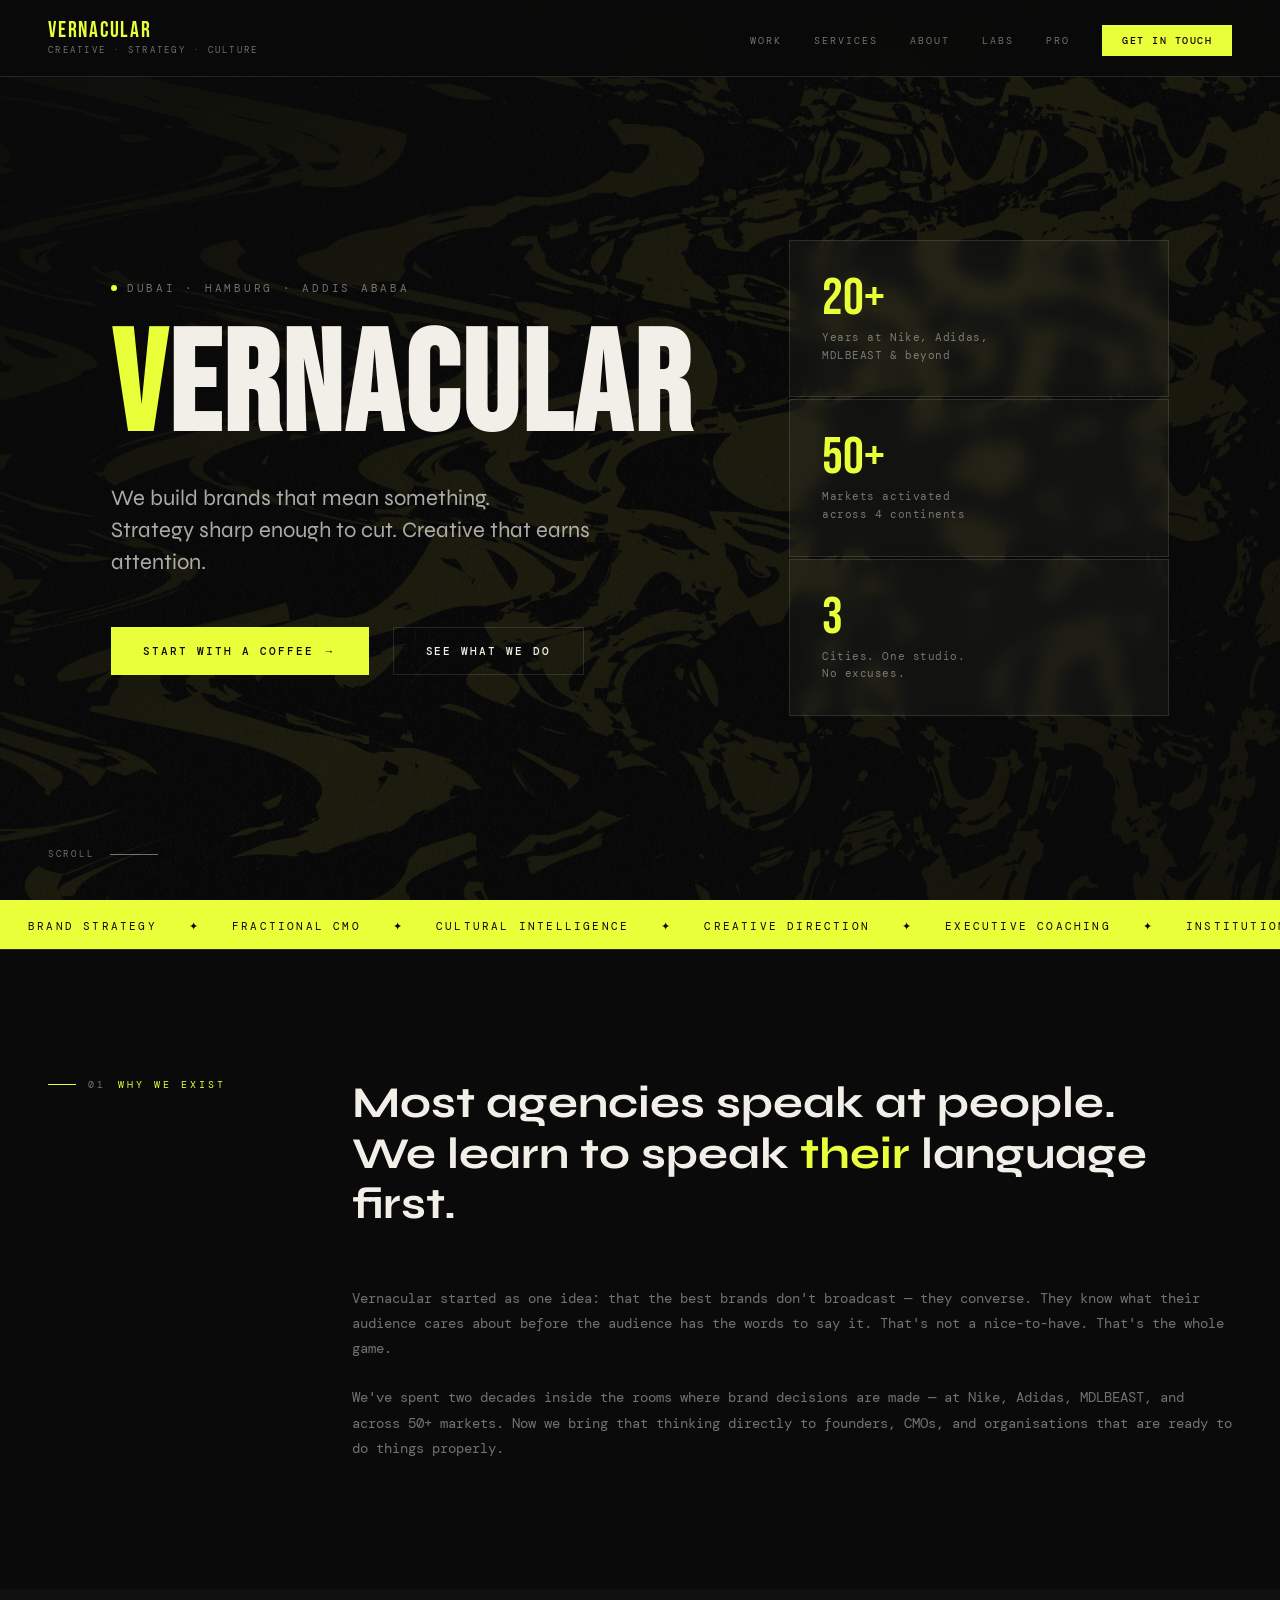
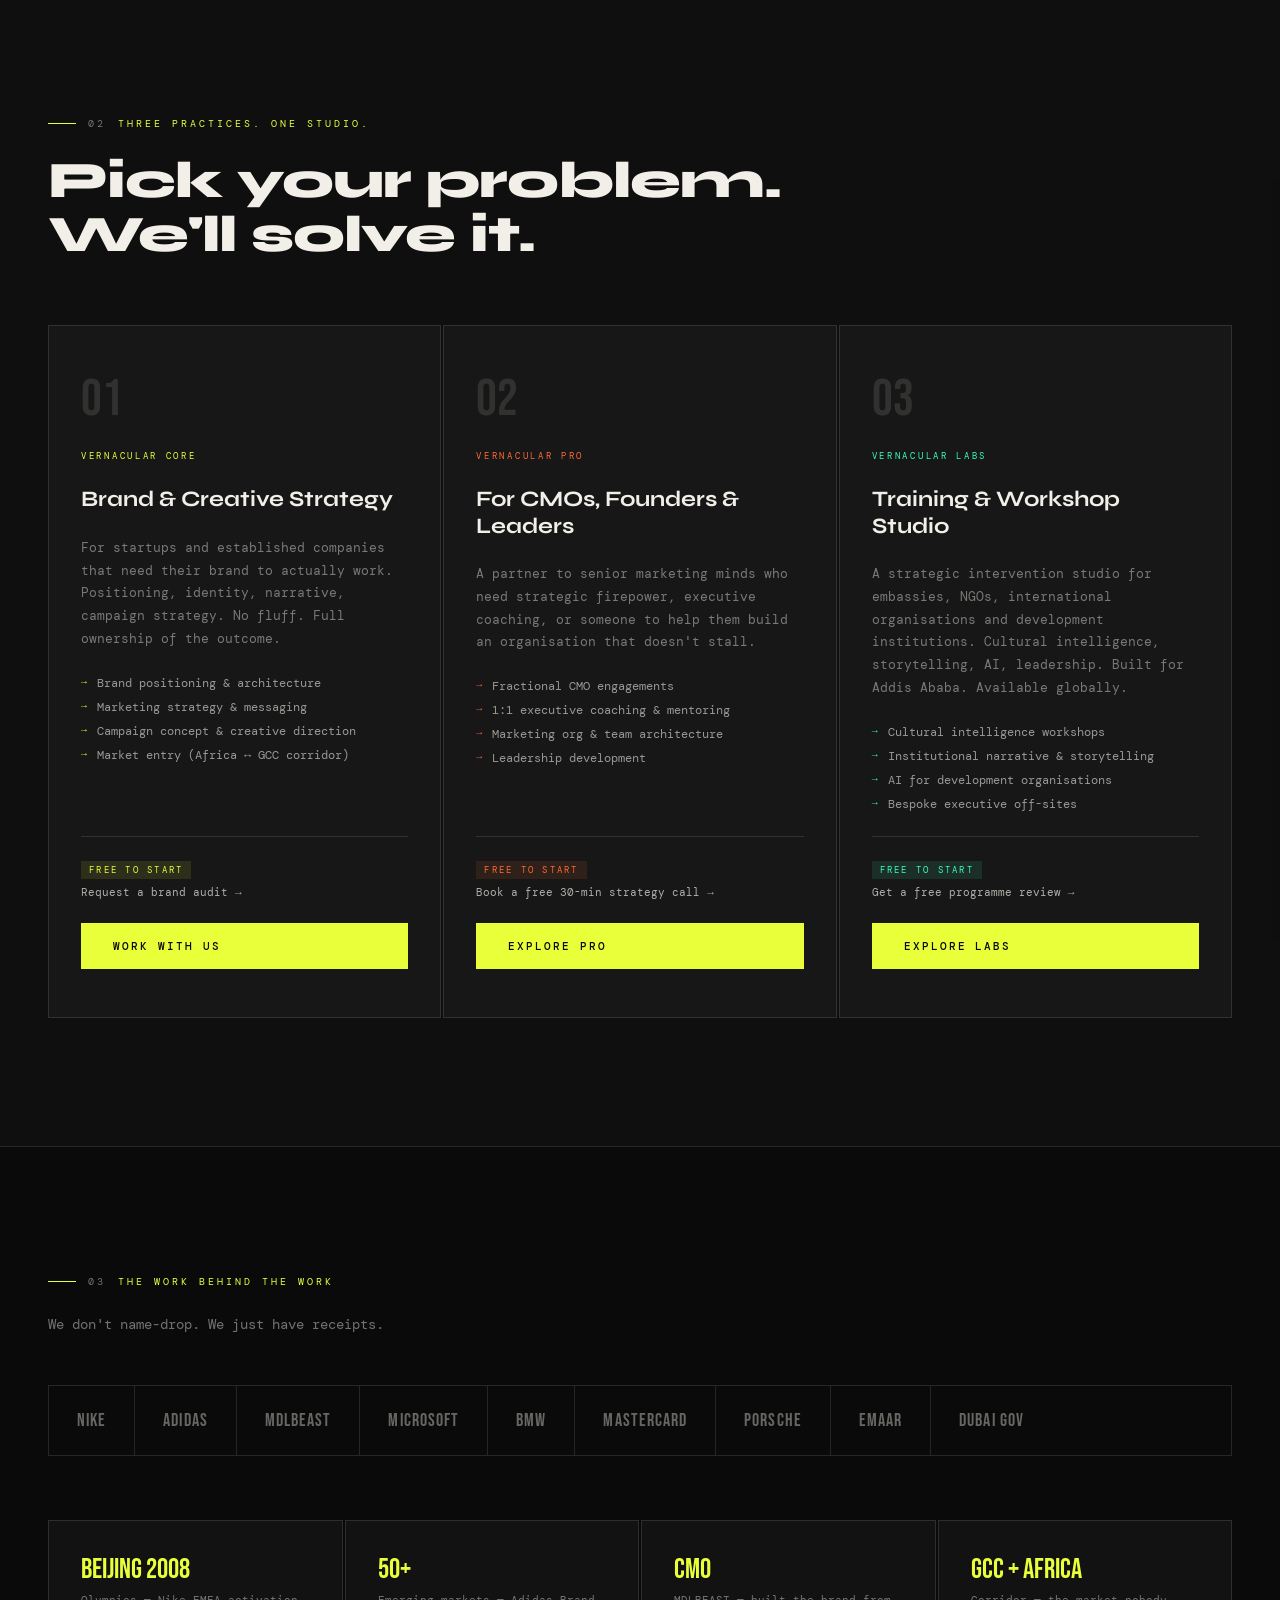
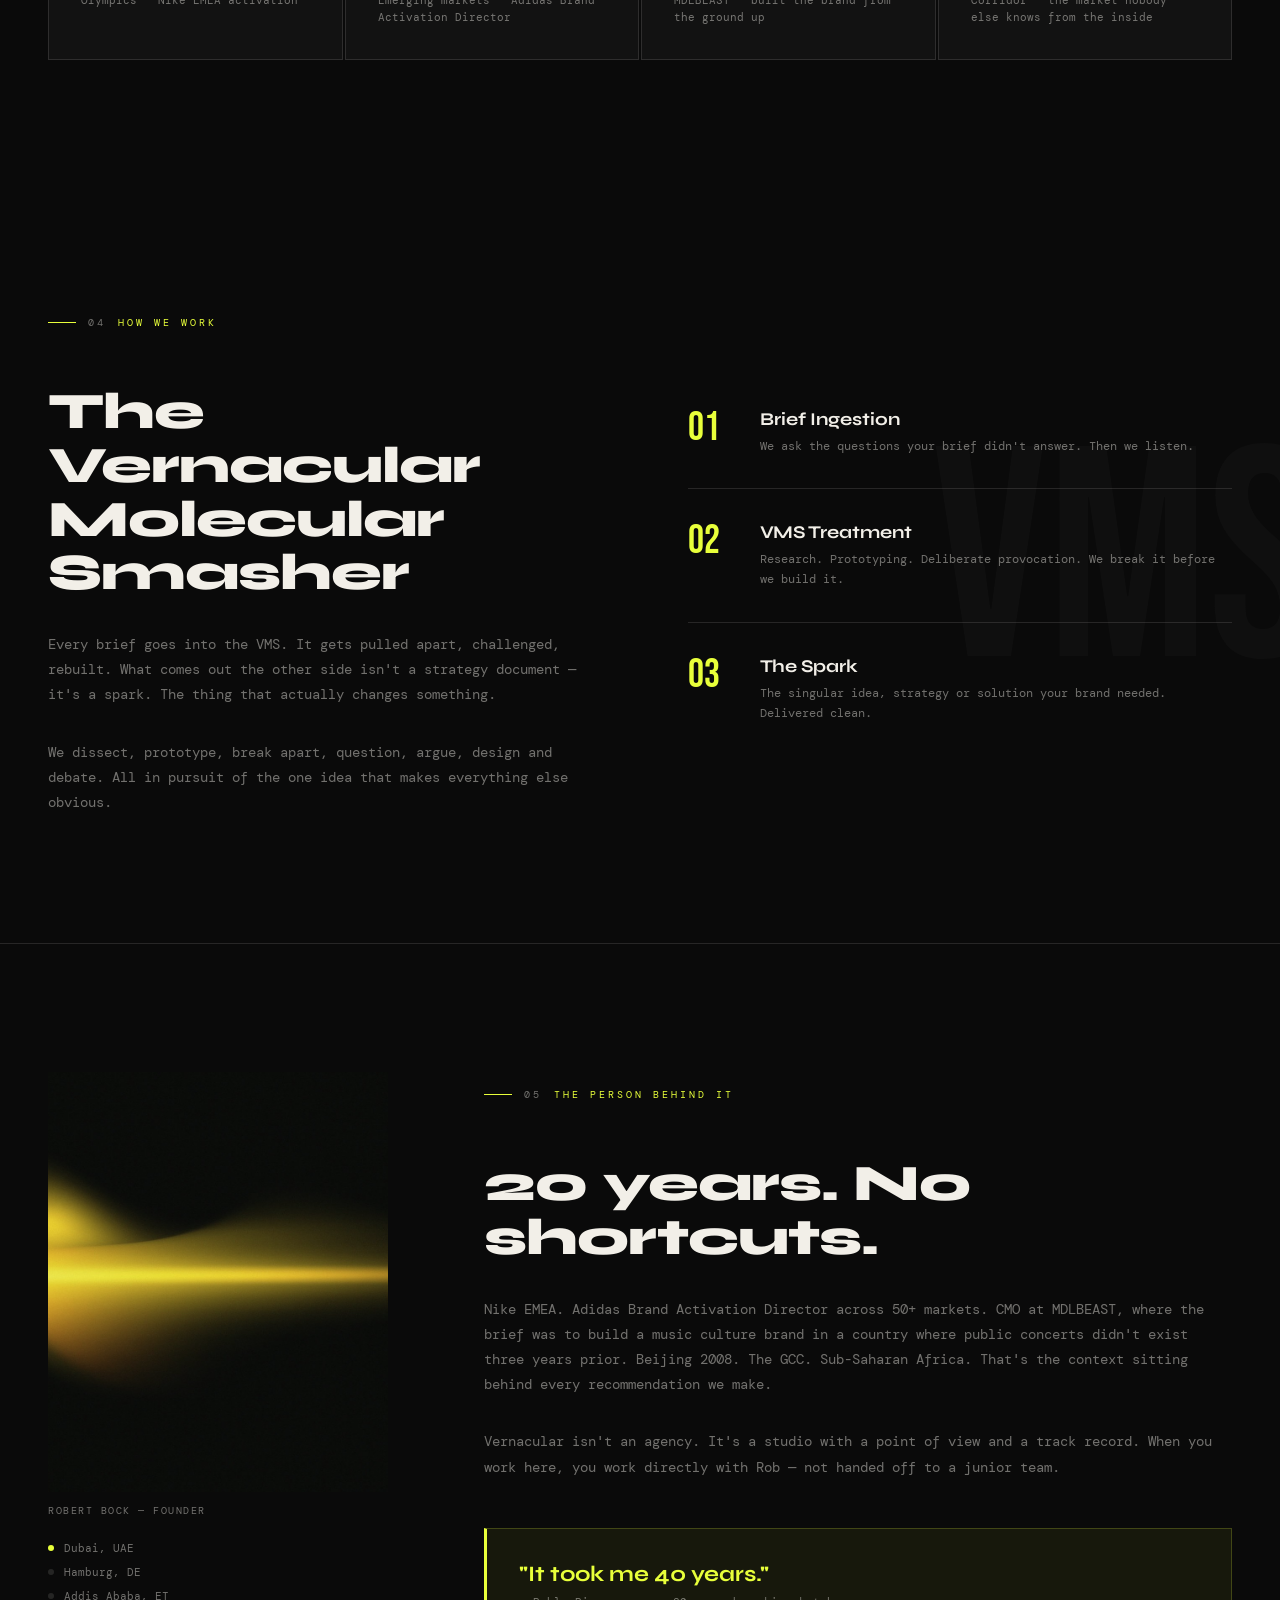
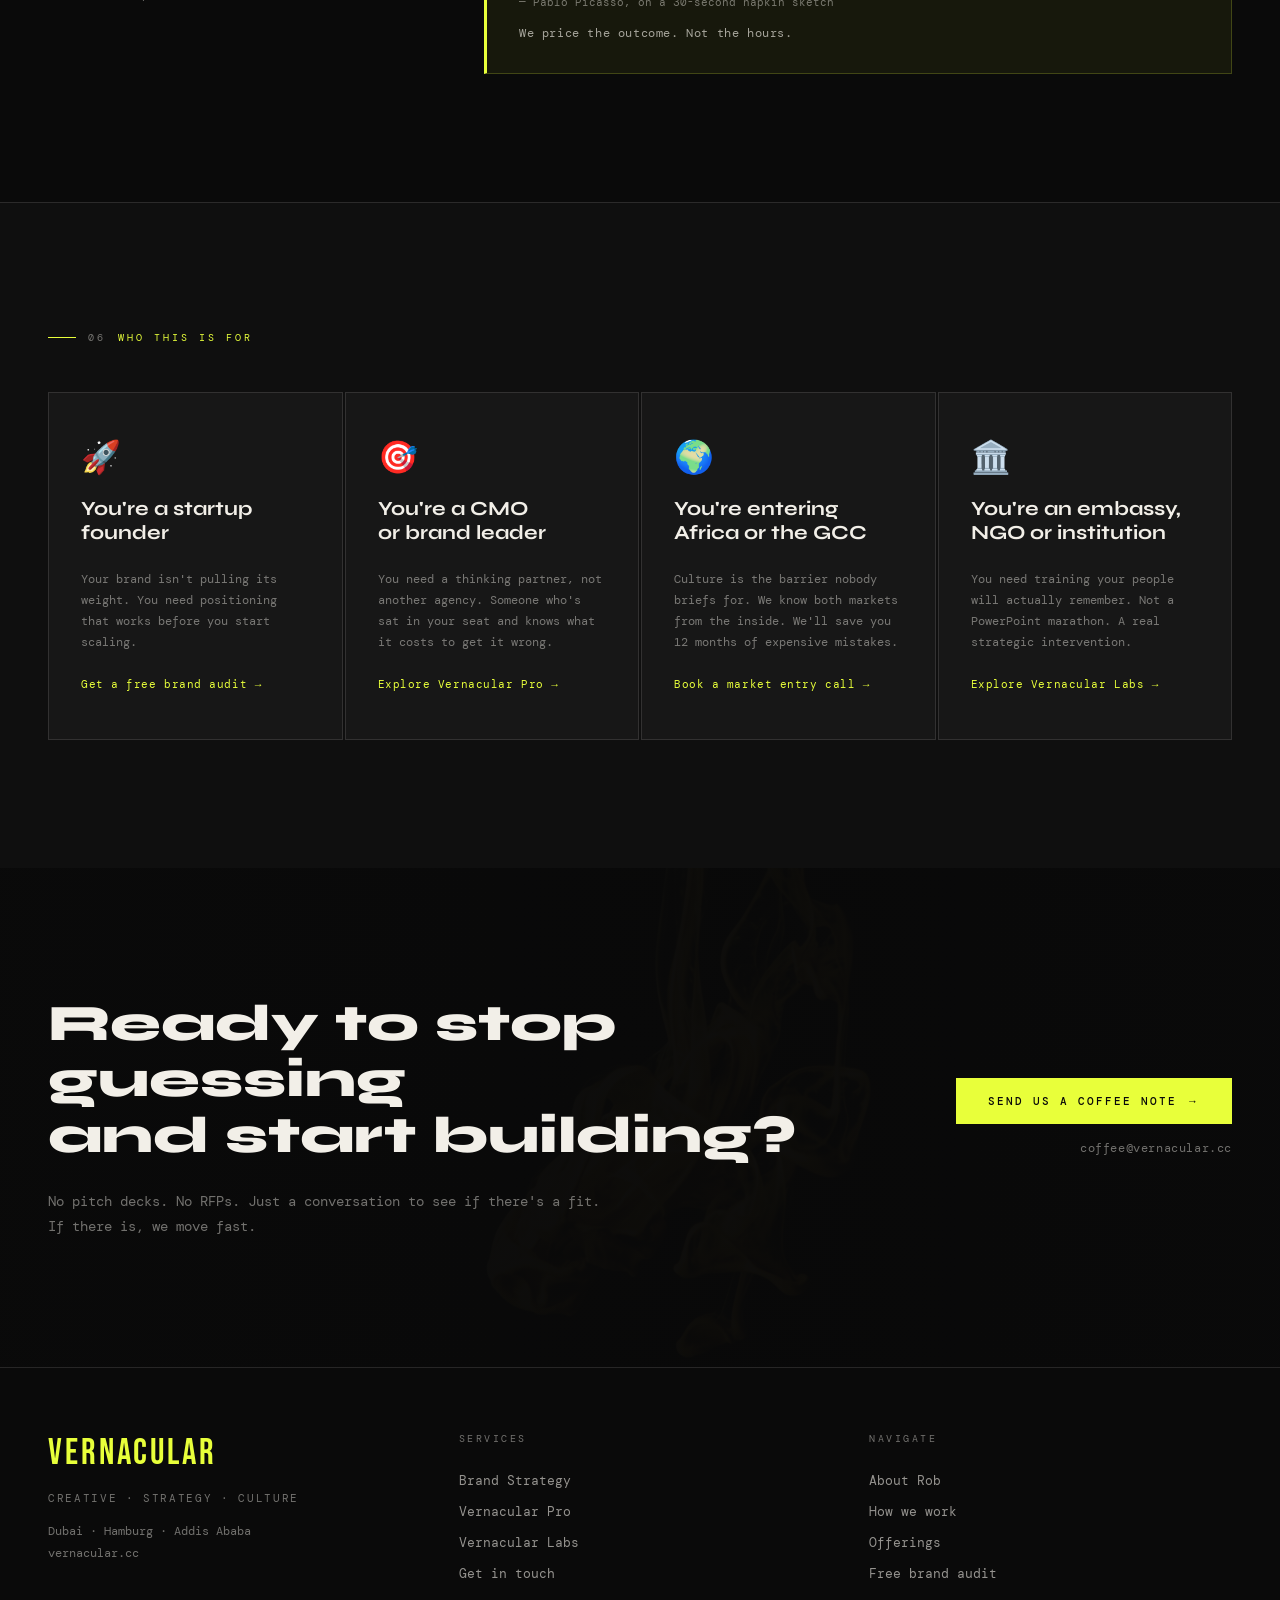
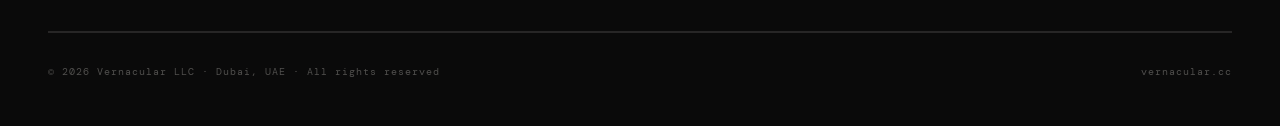
==== index.html @ 0b1e481e "initial site upload" ====
<!DOCTYPE html>
<html lang="en">
<head>
  <meta charset="UTF-8">
  <meta name="viewport" content="width=device-width, initial-scale=1.0">
  <title>Vernacular — Creative. Strategy. Culture.</title>
  <meta name="description" content="Senior brand strategy and creative consultancy. Vernacular works with founders, CMOs and international organisations across the GCC and Africa corridor. Dubai | Hamburg | Addis Ababa.">
  <meta name="keywords" content="brand strategy, fractional CMO, GCC, Dubai, Addis Ababa, Africa, marketing consultancy, cultural intelligence, Vernacular">
  <meta property="og:title" content="Vernacular — Creative. Strategy. Culture.">
  <meta property="og:description" content="We don't do generic. Brand strategy and creative consultancy for ambitious founders, CMOs, and organisations operating at the edge of culture.">
  <meta property="og:type" content="website">
  <meta property="og:url" content="https://vernacular.cc">
  <link rel="canonical" href="https://vernacular.cc">
  <link rel="stylesheet" href="css/system.css">
  <link rel="stylesheet" href="css/home.css">
</head>
<body>

  <!-- NAV -->
  <nav class="v-nav" role="navigation" aria-label="Main navigation">
    <div>
      <div class="v-nav__logo">VERNACULAR</div>
      <div class="v-nav__logo-sub">Creative · Strategy · Culture</div>
    </div>
    <button class="v-nav__burger" aria-label="Toggle menu">
      <span></span><span></span><span></span>
    </button>
    <ul class="v-nav__links">
      <li><a href="#work">Work</a></li>
      <li><a href="#offerings">Services</a></li>
      <li><a href="#about">About</a></li>
      <li><a href="labs/index.html">Labs</a></li>
      <li><a href="pro/index.html">Pro</a></li>
      <li><a href="mailto:coffee@vernacular.cc" class="nav-cta">Get in touch</a></li>
    </ul>
  </nav>

  <!-- HERO -->
  <section id="hero" class="hero">
    <div class="hero__bg">
      <img src="assets/images/texture-abstract2.jpg" alt="" aria-hidden="true" class="hero__bg-img">
      <div class="hero__bg-overlay"></div>
    </div>
    <div class="container hero__inner">
      <div class="hero__content">
        <div class="hero__kicker reveal">
          <span class="kicker-dot"></span>
          Dubai · Hamburg · Addis Ababa
        </div>
        <h1 class="hero__wordmark reveal reveal-delay-1">
          <span class="wm-v">V</span><span class="wm-rest">ERNACULAR</span>
        </h1>
        <p class="hero__sub reveal reveal-delay-2">
          We build brands that mean something.<br>
          Strategy sharp enough to cut. Creative that earns attention.
        </p>
        <div class="hero__actions reveal reveal-delay-3">
          <a href="mailto:coffee@vernacular.cc" class="v-btn v-btn--primary v-btn--arrow">Start with a coffee</a>
          <a href="#offerings" class="v-btn v-btn--ghost">See what we do</a>
        </div>
      </div>
      <div class="hero__aside reveal reveal-delay-2">
        <div class="hero__stat-block">
          <div class="hero__stat">
            <div class="hero__stat-num">20+</div>
            <div class="hero__stat-label">Years at Nike, Adidas,<br>MDLBEAST & beyond</div>
          </div>
          <div class="hero__stat">
            <div class="hero__stat-num">50+</div>
            <div class="hero__stat-label">Markets activated<br>across 4 continents</div>
          </div>
          <div class="hero__stat">
            <div class="hero__stat-num">3</div>
            <div class="hero__stat-label">Cities. One studio.<br>No excuses.</div>
          </div>
        </div>
      </div>
    </div>
    <div class="hero__scroll-hint">
      <span>Scroll</span>
      <div class="scroll-line"></div>
    </div>
  </section>

  <!-- TICKER -->
  <div class="v-ticker" aria-hidden="true">
    <div class="v-ticker__inner">
      <span>Brand Strategy</span>
      <span class="tick-sep">✦</span>
      <span>Fractional CMO</span>
      <span class="tick-sep">✦</span>
      <span>Cultural Intelligence</span>
      <span class="tick-sep">✦</span>
      <span>Creative Direction</span>
      <span class="tick-sep">✦</span>
      <span>Executive Coaching</span>
      <span class="tick-sep">✦</span>
      <span>Institutional Workshops</span>
      <span class="tick-sep">✦</span>
      <span>Market Entry</span>
      <span class="tick-sep">✦</span>
      <span>Narrative Design</span>
      <span class="tick-sep">✦</span>
    </div>
  </div>

  <!-- MANIFESTO -->
  <section id="manifesto" class="manifesto">
    <div class="container manifesto__inner">
      <div class="manifesto__left reveal">
        <div class="v-label"><span class="num">01</span> Why we exist</div>
      </div>
      <div class="manifesto__right">
        <p class="manifesto__pull reveal">
          Most agencies speak at people.<br>
          We learn to speak <em>their</em> language first.
        </p>
        <p class="v-body reveal reveal-delay-1">
          Vernacular started as one idea: that the best brands don't broadcast — they converse. They know what their audience cares about before the audience has the words to say it. That's not a nice-to-have. That's the whole game.
        </p>
        <p class="v-body reveal reveal-delay-2">
          We've spent two decades inside the rooms where brand decisions are made — at Nike, Adidas, MDLBEAST, and across 50+ markets. Now we bring that thinking directly to founders, CMOs, and organisations that are ready to do things properly.
        </p>
      </div>
    </div>
  </section>

  <!-- OFFERINGS -->
  <section id="offerings" class="offerings">
    <div class="container">
      <div class="offerings__header reveal">
        <div class="v-label"><span class="num">02</span> Three practices. One studio.</div>
        <h2 class="v-heading">Pick your problem.<br>We'll solve it.</h2>
      </div>
      <div class="offerings__grid">

        <!-- Core -->
        <div class="offering-card reveal">
          <div class="offering-card__num">01</div>
          <div class="offering-card__label">Vernacular Core</div>
          <div class="offering-card__title">Brand &amp; Creative Strategy</div>
          <p class="offering-card__desc">
            For startups and established companies that need their brand to actually work. Positioning, identity, narrative, campaign strategy. No fluff. Full ownership of the outcome.
          </p>
          <ul class="offering-card__list">
            <li>Brand positioning &amp; architecture</li>
            <li>Marketing strategy &amp; messaging</li>
            <li>Campaign concept &amp; creative direction</li>
            <li>Market entry (Africa ↔ GCC corridor)</li>
          </ul>
          <div class="offering-card__hook">
            <span class="hook-label">Free to start</span>
            <a href="mailto:coffee@vernacular.cc?subject=Brand%20Strategy%20Audit%20Request" class="hook-link">
              Request a brand audit →
            </a>
          </div>
          <a href="mailto:coffee@vernacular.cc?subject=Brand%20Strategy%20Enquiry" class="v-btn v-btn--primary">Work with us</a>
        </div>

        <!-- Pro -->
        <div class="offering-card offering-card--pro reveal reveal-delay-1">
          <div class="offering-card__num">02</div>
          <div class="offering-card__label">Vernacular Pro</div>
          <div class="offering-card__title">For CMOs, Founders &amp; Leaders</div>
          <p class="offering-card__desc">
            A partner to senior marketing minds who need strategic firepower, executive coaching, or someone to help them build an organisation that doesn't stall.
          </p>
          <ul class="offering-card__list">
            <li>Fractional CMO engagements</li>
            <li>1:1 executive coaching &amp; mentoring</li>
            <li>Marketing org &amp; team architecture</li>
            <li>Leadership development</li>
          </ul>
          <div class="offering-card__hook">
            <span class="hook-label">Free to start</span>
            <a href="mailto:coffee@vernacular.cc?subject=30-Min%20Strategy%20Session%20Request" class="hook-link">
              Book a free 30-min strategy call →
            </a>
          </div>
          <a href="pro/index.html" class="v-btn v-btn--primary">Explore Pro</a>
        </div>

        <!-- Labs -->
        <div class="offering-card offering-card--labs reveal reveal-delay-2">
          <div class="offering-card__num">03</div>
          <div class="offering-card__label">Vernacular Labs</div>
          <div class="offering-card__title">Training &amp; Workshop Studio</div>
          <p class="offering-card__desc">
            A strategic intervention studio for embassies, NGOs, international organisations and development institutions. Cultural intelligence, storytelling, AI, leadership. Built for Addis Ababa. Available globally.
          </p>
          <ul class="offering-card__list">
            <li>Cultural intelligence workshops</li>
            <li>Institutional narrative &amp; storytelling</li>
            <li>AI for development organisations</li>
            <li>Bespoke executive off-sites</li>
          </ul>
          <div class="offering-card__hook">
            <span class="hook-label">Free to start</span>
            <a href="mailto:coffee@vernacular.cc?subject=Labs%20Programme%20Review%20Request" class="hook-link">
              Get a free programme review →
            </a>
          </div>
          <a href="labs/index.html" class="v-btn v-btn--primary">Explore Labs</a>
        </div>

      </div>
    </div>
  </section>

  <!-- CREDENTIALS STRIP -->
  <section class="credentials">
    <div class="container">
      <div class="cred__header reveal">
        <div class="v-label"><span class="num">03</span> The work behind the work</div>
        <p class="cred__intro v-body reveal reveal-delay-1">
          We don't name-drop. We just have receipts.
        </p>
      </div>
      <div class="cred__logos reveal" aria-label="Past clients and employers">
        <div class="cred__logo-item">NIKE</div>
        <div class="cred__logo-sep">·</div>
        <div class="cred__logo-item">ADIDAS</div>
        <div class="cred__logo-sep">·</div>
        <div class="cred__logo-item">MDLBEAST</div>
        <div class="cred__logo-sep">·</div>
        <div class="cred__logo-item">MICROSOFT</div>
        <div class="cred__logo-sep">·</div>
        <div class="cred__logo-item">BMW</div>
        <div class="cred__logo-sep">·</div>
        <div class="cred__logo-item">MASTERCARD</div>
        <div class="cred__logo-sep">·</div>
        <div class="cred__logo-item">PORSCHE</div>
        <div class="cred__logo-sep">·</div>
        <div class="cred__logo-item">EMAAR</div>
        <div class="cred__logo-sep">·</div>
        <div class="cred__logo-item">DUBAI GOV</div>
      </div>
      <div class="cred__context reveal reveal-delay-1">
        <div class="cred__context-item">
          <div class="ctx-num">Beijing 2008</div>
          <div class="ctx-label">Olympics — Nike EMEA activation</div>
        </div>
        <div class="cred__context-item">
          <div class="ctx-num">50+</div>
          <div class="ctx-label">Emerging markets — Adidas Brand Activation Director</div>
        </div>
        <div class="cred__context-item">
          <div class="ctx-num">CMO</div>
          <div class="ctx-label">MDLBEAST — built the brand from the ground up</div>
        </div>
        <div class="cred__context-item">
          <div class="ctx-num">GCC + Africa</div>
          <div class="ctx-label">Corridor — the market nobody else knows from the inside</div>
        </div>
      </div>
    </div>
  </section>

  <!-- VMS / METHODOLOGY -->
  <section id="work" class="methodology">
    <div class="container methodology__inner">
      <div class="methodology__left reveal">
        <div class="v-label"><span class="num">04</span> How we work</div>
        <h2 class="v-heading">The Vernacular<br>Molecular Smasher</h2>
        <p class="v-body reveal reveal-delay-1">
          Every brief goes into the VMS. It gets pulled apart, challenged, rebuilt. What comes out the other side isn't a strategy document — it's a spark. The thing that actually changes something.
        </p>
        <p class="v-body reveal reveal-delay-2">
          We dissect, prototype, break apart, question, argue, design and debate. All in pursuit of the one idea that makes everything else obvious.
        </p>
      </div>
      <div class="methodology__right reveal reveal-delay-1">
        <div class="vms-steps">
          <div class="vms-step">
            <div class="vms-step__num">01</div>
            <div class="vms-step__content">
              <div class="vms-step__title">Brief Ingestion</div>
              <div class="vms-step__desc">We ask the questions your brief didn't answer. Then we listen.</div>
            </div>
          </div>
          <div class="vms-connector"></div>
          <div class="vms-step">
            <div class="vms-step__num">02</div>
            <div class="vms-step__content">
              <div class="vms-step__title">VMS Treatment</div>
              <div class="vms-step__desc">Research. Prototyping. Deliberate provocation. We break it before we build it.</div>
            </div>
          </div>
          <div class="vms-connector"></div>
          <div class="vms-step">
            <div class="vms-step__num">03</div>
            <div class="vms-step__content">
              <div class="vms-step__title">The Spark</div>
              <div class="vms-step__desc">The singular idea, strategy or solution your brand needed. Delivered clean.</div>
            </div>
          </div>
        </div>
      </div>
    </div>
  </section>

  <!-- ABOUT / ROB -->
  <section id="about" class="about">
    <div class="container about__inner">
      <div class="about__img-col reveal">
        <div class="about__img-frame">
          <img src="assets/images/texture-beam.jpg" alt="Robert Bock" class="about__img">
          <div class="about__img-caption">Robert Bock — Founder</div>
        </div>
        <div class="about__locations">
          <div class="location-item">
            <div class="loc-dot loc-dot--active"></div>
            <span>Dubai, UAE</span>
          </div>
          <div class="location-item">
            <div class="loc-dot"></div>
            <span>Hamburg, DE</span>
          </div>
          <div class="location-item">
            <div class="loc-dot"></div>
            <span>Addis Ababa, ET</span>
          </div>
        </div>
      </div>
      <div class="about__text-col">
        <div class="v-label reveal"><span class="num">05</span> The person behind it</div>
        <h2 class="v-heading reveal reveal-delay-1">20 years. No shortcuts.</h2>
        <p class="v-body reveal reveal-delay-2">
          Nike EMEA. Adidas Brand Activation Director across 50+ markets. CMO at MDLBEAST, where the brief was to build a music culture brand in a country where public concerts didn't exist three years prior. Beijing 2008. The GCC. Sub-Saharan Africa. That's the context sitting behind every recommendation we make.
        </p>
        <p class="v-body reveal reveal-delay-3">
          Vernacular isn't an agency. It's a studio with a point of view and a track record. When you work here, you work directly with Rob — not handed off to a junior team.
        </p>
        <div class="about__picasso reveal reveal-delay-3">
          <div class="picasso-quote">"It took me 40 years."</div>
          <div class="picasso-attr">— Pablo Picasso, on a 30-second napkin sketch</div>
          <div class="picasso-note">We price the outcome. Not the hours.</div>
        </div>
      </div>
    </div>
  </section>

  <!-- ICP HOOKS / LANDING PAGES -->
  <section class="icp-strip">
    <div class="container">
      <div class="v-label reveal"><span class="num">06</span> Who this is for</div>
      <div class="icp-grid">
        <a href="mailto:coffee@vernacular.cc?subject=Startup%20Brand%20Strategy%20Enquiry" class="icp-card reveal">
          <div class="icp-card__icon">🚀</div>
          <div class="icp-card__title">You're a startup<br>founder</div>
          <p class="icp-card__desc">Your brand isn't pulling its weight. You need positioning that works before you start scaling.</p>
          <div class="icp-card__cta">Get a free brand audit →</div>
        </a>
        <a href="pro/index.html" class="icp-card reveal reveal-delay-1">
          <div class="icp-card__icon">🎯</div>
          <div class="icp-card__title">You're a CMO<br>or brand leader</div>
          <p class="icp-card__desc">You need a thinking partner, not another agency. Someone who's sat in your seat and knows what it costs to get it wrong.</p>
          <div class="icp-card__cta">Explore Vernacular Pro →</div>
        </a>
        <a href="mailto:coffee@vernacular.cc?subject=Market%20Entry%20Enquiry" class="icp-card reveal reveal-delay-2">
          <div class="icp-card__icon">🌍</div>
          <div class="icp-card__title">You're entering<br>Africa or the GCC</div>
          <p class="icp-card__desc">Culture is the barrier nobody briefs for. We know both markets from the inside. We'll save you 12 months of expensive mistakes.</p>
          <div class="icp-card__cta">Book a market entry call →</div>
        </a>
        <a href="labs/index.html" class="icp-card reveal reveal-delay-3">
          <div class="icp-card__icon">🏛️</div>
          <div class="icp-card__title">You're an embassy,<br>NGO or institution</div>
          <p class="icp-card__desc">You need training your people will actually remember. Not a PowerPoint marathon. A real strategic intervention.</p>
          <div class="icp-card__cta">Explore Vernacular Labs →</div>
        </a>
      </div>
    </div>
  </section>

  <!-- CTA BAND -->
  <section class="cta-band">
    <div class="cta-band__bg">
      <img src="assets/images/texture-smoke.jpg" alt="" aria-hidden="true">
      <div class="cta-band__overlay"></div>
    </div>
    <div class="container cta-band__inner">
      <div class="cta-band__text reveal">
        <h2 class="cta-band__title">Ready to stop guessing<br>and start building?</h2>
        <p class="v-body reveal reveal-delay-1">No pitch decks. No RFPs. Just a conversation to see if there's a fit.<br>If there is, we move fast.</p>
      </div>
      <div class="cta-band__action reveal reveal-delay-2">
        <a href="mailto:coffee@vernacular.cc" class="v-btn v-btn--primary v-btn--arrow">Send us a coffee note</a>
        <div class="cta-band__email">coffee@vernacular.cc</div>
      </div>
    </div>
  </section>

  <!-- FOOTER -->
  <footer class="v-footer">
    <div class="container">
      <div class="v-footer__inner">
        <div>
          <div class="v-footer__brand">VERNACULAR</div>
          <div class="v-footer__tagline">Creative · Strategy · Culture</div>
          <p class="v-body" style="margin-top:16px;font-size:12px;">Dubai · Hamburg · Addis Ababa<br>vernacular.cc</p>
        </div>
        <div>
          <div class="v-footer__col-title">Services</div>
          <ul class="v-footer__links">
            <li><a href="#offerings">Brand Strategy</a></li>
            <li><a href="pro/index.html">Vernacular Pro</a></li>
            <li><a href="labs/index.html">Vernacular Labs</a></li>
            <li><a href="mailto:coffee@vernacular.cc">Get in touch</a></li>
          </ul>
        </div>
        <div>
          <div class="v-footer__col-title">Navigate</div>
          <ul class="v-footer__links">
            <li><a href="#about">About Rob</a></li>
            <li><a href="#work">How we work</a></li>
            <li><a href="#offerings">Offerings</a></li>
            <li><a href="mailto:coffee@vernacular.cc?subject=Free%20Brand%20Audit">Free brand audit</a></li>
          </ul>
        </div>
      </div>
      <div class="v-rule"></div>
      <div class="v-footer__bottom">
        <span>© 2026 Vernacular LLC · Dubai, UAE · All rights reserved</span>
        <span>vernacular.cc</span>
      </div>
    </div>
  </footer>

  <script src="js/main.js"></script>
</body>
</html>
---- css/system.css ----
/* =============================================
   VERNACULAR — DESIGN SYSTEM 2026
   vernacular.cc | Creative | Strategy | Culture
   ============================================= */

@import url('https://fonts.googleapis.com/css2?family=Bebas+Neue&family=DM+Mono:ital,wght@0,300;0,400;0,500;1,300&family=Syne:wght@400;600;700;800&display=swap');

/* --- TOKENS --- */
:root {
  /* Core palette */
  --ink:        #0A0A0A;
  --paper:      #F2EFE8;
  --signal:     #E8FF3A;       /* slightly warmer lemon vs old #F5FF3C */
  --signal-dim: rgba(232,255,58,0.10);
  --signal-mid: rgba(232,255,58,0.35);
  --white:      #FAFAF8;
  --muted:      rgba(242,239,232,0.45);
  --border:     rgba(242,239,232,0.12);

  /* Sub-brand accents */
  --labs-accent: #3AFFB8;      /* teal-green — institutional, precise */
  --pro-accent:  #FF6B35;      /* warm orange — personal, mentorship */

  /* Type */
  --font-display: 'Bebas Neue', sans-serif;
  --font-ui:      'Syne', sans-serif;
  --font-mono:    'DM Mono', monospace;

  /* Spacing scale */
  --s1: 8px;
  --s2: 16px;
  --s3: 24px;
  --s4: 32px;
  --s5: 48px;
  --s6: 64px;
  --s7: 96px;
  --s8: 128px;

  /* Easing */
  --ease-out: cubic-bezier(0.16, 1, 0.3, 1);
  --ease-in-out: cubic-bezier(0.76, 0, 0.24, 1);
}

/* --- RESET --- */
*, *::before, *::after { box-sizing: border-box; margin: 0; padding: 0; }
html { scroll-behavior: smooth; font-size: 16px; }
body {
  font-family: var(--font-mono);
  background: var(--ink);
  color: var(--paper);
  overflow-x: hidden;
  -webkit-font-smoothing: antialiased;
}
img { display: block; max-width: 100%; }
a { color: inherit; text-decoration: none; }
button { cursor: pointer; border: none; background: none; font: inherit; color: inherit; }

/* --- LAYOUT --- */
.container { max-width: 1280px; margin: 0 auto; padding: 0 var(--s5); }
.container--narrow { max-width: 880px; margin: 0 auto; padding: 0 var(--s5); }

/* --- NAV --- */
.v-nav {
  position: fixed;
  top: 0; left: 0; right: 0;
  z-index: 200;
  display: flex;
  align-items: center;
  justify-content: space-between;
  padding: 20px 48px;
  background: rgba(10,10,10,0.88);
  backdrop-filter: blur(16px) saturate(1.4);
  border-bottom: 1px solid var(--border);
  transition: background 0.3s;
}
.v-nav__logo {
  font-family: var(--font-display);
  font-size: 22px;
  letter-spacing: 0.08em;
  color: var(--signal);
  line-height: 1;
}
.v-nav__logo-sub {
  font-family: var(--font-mono);
  font-size: 9px;
  letter-spacing: 0.25em;
  text-transform: uppercase;
  color: var(--muted);
  margin-top: 2px;
}
.v-nav__links {
  display: flex;
  align-items: center;
  gap: var(--s4);
  list-style: none;
}
.v-nav__links a {
  font-family: var(--font-mono);
  font-size: 10px;
  letter-spacing: 0.2em;
  text-transform: uppercase;
  color: var(--muted);
  transition: color 0.2s;
}
.v-nav__links a:hover { color: var(--signal); }
.v-nav__links .nav-cta {
  padding: 9px 20px;
  background: var(--signal);
  color: var(--ink);
  font-family: var(--font-mono);
  font-size: 10px;
  font-weight: 500;
  letter-spacing: 0.15em;
  text-transform: uppercase;
  transition: background 0.2s, transform 0.15s;
}
.v-nav__links .nav-cta:hover {
  background: #fff;
  color: var(--ink);
  transform: translateY(-1px);
}

/* Hamburger (mobile) */
.v-nav__burger {
  display: none;
  flex-direction: column;
  gap: 5px;
  padding: 4px;
}
.v-nav__burger span {
  display: block;
  width: 24px;
  height: 1.5px;
  background: var(--paper);
  transition: transform 0.3s, opacity 0.3s;
}

/* --- SECTION LABELS --- */
.v-label {
  font-family: var(--font-mono);
  font-size: 10px;
  letter-spacing: 0.3em;
  text-transform: uppercase;
  color: var(--signal);
  display: flex;
  align-items: center;
  gap: 12px;
  margin-bottom: var(--s3);
}
.v-label::before {
  content: '';
  width: 28px;
  height: 1px;
  background: var(--signal);
  flex-shrink: 0;
}
.v-label .num {
  color: var(--muted);
}

/* --- DISPLAY TYPE --- */
.v-display {
  font-family: var(--font-display);
  font-size: clamp(64px, 9vw, 136px);
  line-height: 0.92;
  letter-spacing: 0.01em;
  color: var(--paper);
}
.v-display--signal { color: var(--signal); }
.v-display--outline {
  -webkit-text-stroke: 1px var(--paper);
  color: transparent;
}

.v-heading {
  font-family: var(--font-ui);
  font-size: clamp(32px, 4vw, 56px);
  font-weight: 800;
  line-height: 1.05;
  letter-spacing: -0.02em;
}
.v-subheading {
  font-family: var(--font-ui);
  font-size: clamp(20px, 2.5vw, 28px);
  font-weight: 600;
  line-height: 1.2;
}
.v-body {
  font-family: var(--font-mono);
  font-size: 14px;
  line-height: 1.8;
  color: var(--muted);
}
.v-body--light { color: rgba(242,239,232,0.65); }

/* --- BUTTONS --- */
.v-btn {
  display: inline-flex;
  align-items: center;
  gap: 10px;
  font-family: var(--font-mono);
  font-size: 11px;
  font-weight: 500;
  letter-spacing: 0.18em;
  text-transform: uppercase;
  padding: 16px 32px;
  transition: transform 0.2s var(--ease-out), box-shadow 0.2s;
}
.v-btn--primary {
  background: var(--signal);
  color: var(--ink);
}
.v-btn--primary:hover {
  transform: translateY(-2px);
  box-shadow: 0 12px 40px rgba(232,255,58,0.3);
}
.v-btn--ghost {
  border: 1px solid var(--border);
  color: var(--paper);
}
.v-btn--ghost:hover {
  border-color: var(--signal);
  color: var(--signal);
  transform: translateY(-1px);
}
.v-btn--arrow::after { content: '→'; font-family: sans-serif; }

/* --- DIVIDER --- */
.v-rule {
  width: 100%;
  height: 1px;
  background: var(--border);
  margin: 0;
}

/* --- SCROLL REVEAL --- */
.reveal {
  opacity: 0;
  transform: translateY(28px);
  transition: opacity 0.7s var(--ease-out), transform 0.7s var(--ease-out);
}
.reveal.visible {
  opacity: 1;
  transform: none;
}
.reveal-delay-1 { transition-delay: 0.1s; }
.reveal-delay-2 { transition-delay: 0.2s; }
.reveal-delay-3 { transition-delay: 0.3s; }
.reveal-delay-4 { transition-delay: 0.4s; }

/* --- FOOTER --- */
.v-footer {
  background: var(--ink);
  border-top: 1px solid var(--border);
  padding: var(--s6) 0 var(--s5);
}
.v-footer__inner {
  display: grid;
  grid-template-columns: 1fr 1fr 1fr;
  gap: var(--s5);
  margin-bottom: var(--s5);
}
.v-footer__brand {
  font-family: var(--font-display);
  font-size: 36px;
  letter-spacing: 0.08em;
  color: var(--signal);
  margin-bottom: var(--s2);
}
.v-footer__tagline {
  font-family: var(--font-mono);
  font-size: 11px;
  letter-spacing: 0.15em;
  text-transform: uppercase;
  color: var(--muted);
}
.v-footer__col-title {
  font-family: var(--font-mono);
  font-size: 10px;
  letter-spacing: 0.25em;
  text-transform: uppercase;
  color: var(--muted);
  margin-bottom: var(--s3);
}
.v-footer__links {
  list-style: none;
  display: flex;
  flex-direction: column;
  gap: 10px;
}
.v-footer__links a {
  font-family: var(--font-mono);
  font-size: 13px;
  color: rgba(242,239,232,0.6);
  transition: color 0.2s;
}
.v-footer__links a:hover { color: var(--signal); }
.v-footer__bottom {
  display: flex;
  justify-content: space-between;
  align-items: center;
  padding-top: var(--s4);
  border-top: 1px solid var(--border);
  font-family: var(--font-mono);
  font-size: 10px;
  letter-spacing: 0.1em;
  color: rgba(242,239,232,0.3);
}

/* --- NOISE OVERLAY --- */
.noise::after {
  content: '';
  position: absolute;
  inset: 0;
  background-image: url("data:image/svg+xml,%3Csvg viewBox='0 0 256 256' xmlns='http://www.w3.org/2000/svg'%3E%3Cfilter id='noise'%3E%3CfeTurbulence type='fractalNoise' baseFrequency='0.9' numOctaves='4' stitchTiles='stitch'/%3E%3C/filter%3E%3Crect width='100%25' height='100%25' filter='url(%23noise)' opacity='0.04'/%3E%3C/svg%3E");
  pointer-events: none;
  z-index: 1;
  border-radius: inherit;
}

/* --- MOBILE NAV --- */
@media (max-width: 900px) {
  .v-nav { padding: 16px 24px; }
  .v-nav__burger { display: flex; }
  .v-nav__links {
    display: none;
    position: fixed;
    top: 64px; left: 0; right: 0;
    flex-direction: column;
    gap: 0;
    background: rgba(10,10,10,0.98);
    padding: var(--s4) 0;
    border-bottom: 1px solid var(--border);
  }
  .v-nav__links.open { display: flex; }
  .v-nav__links li { width: 100%; }
  .v-nav__links a {
    display: block;
    padding: 14px 24px;
    font-size: 12px;
  }
  .v-nav__links .nav-cta {
    margin: var(--s3) var(--s3) 0;
    text-align: center;
    display: block;
  }
  .v-footer__inner { grid-template-columns: 1fr 1fr; }
}
@media (max-width: 600px) {
  .container { padding: 0 var(--s3); }
  .v-footer__inner { grid-template-columns: 1fr; }
  .v-footer__bottom { flex-direction: column; gap: 8px; text-align: center; }
}
---- css/home.css ----
/* =============================================
   VERNACULAR — HOME PAGE STYLES
   ============================================= */

/* --- HERO --- */
.hero {
  position: relative;
  min-height: 100vh;
  display: flex;
  align-items: center;
  overflow: hidden;
  padding-top: 88px;
}
.hero__bg {
  position: absolute;
  inset: 0;
  z-index: 0;
}
.hero__bg-img {
  width: 100%;
  height: 100%;
  object-fit: cover;
  object-position: center;
  filter: grayscale(0.3) brightness(0.35);
}
.hero__bg-overlay {
  position: absolute;
  inset: 0;
  background: linear-gradient(
    135deg,
    rgba(10,10,10,0.97) 0%,
    rgba(10,10,10,0.75) 50%,
    rgba(10,10,10,0.88) 100%
  );
}
.hero__inner {
  position: relative;
  z-index: 1;
  display: grid;
  grid-template-columns: 1fr 380px;
  gap: var(--s7);
  align-items: center;
  padding-top: var(--s6);
  padding-bottom: var(--s7);
}
.hero__kicker {
  display: flex;
  align-items: center;
  gap: 10px;
  font-family: var(--font-mono);
  font-size: 11px;
  letter-spacing: 0.25em;
  text-transform: uppercase;
  color: var(--muted);
  margin-bottom: var(--s4);
}
.kicker-dot {
  width: 6px;
  height: 6px;
  border-radius: 50%;
  background: var(--signal);
  animation: pulse 2.5s infinite;
}
@keyframes pulse {
  0%, 100% { opacity: 1; transform: scale(1); }
  50% { opacity: 0.4; transform: scale(0.7); }
}

.hero__wordmark {
  font-family: var(--font-display);
  font-size: clamp(72px, 11vw, 160px);
  line-height: 0.88;
  letter-spacing: 0.02em;
  color: var(--paper);
  margin-bottom: var(--s4);
}
.wm-v {
  color: var(--signal);
  display: inline;
}

.hero__sub {
  font-family: var(--font-ui);
  font-size: clamp(16px, 2vw, 22px);
  font-weight: 400;
  line-height: 1.45;
  color: rgba(242,239,232,0.7);
  margin-bottom: var(--s5);
  max-width: 480px;
}
.hero__actions {
  display: flex;
  gap: var(--s3);
  flex-wrap: wrap;
}

/* Stats aside */
.hero__aside {
  display: flex;
  align-items: flex-end;
}
.hero__stat-block {
  width: 100%;
  display: flex;
  flex-direction: column;
  gap: 2px;
}
.hero__stat {
  background: rgba(242,239,232,0.04);
  border: 1px solid var(--border);
  padding: var(--s4) var(--s4);
  backdrop-filter: blur(8px);
  transition: background 0.2s;
}
.hero__stat:hover {
  background: rgba(232,255,58,0.06);
}
.hero__stat-num {
  font-family: var(--font-display);
  font-size: 52px;
  line-height: 1;
  color: var(--signal);
}
.hero__stat-label {
  font-family: var(--font-mono);
  font-size: 11px;
  line-height: 1.6;
  letter-spacing: 0.05em;
  color: var(--muted);
  margin-top: 4px;
}

/* Scroll hint */
.hero__scroll-hint {
  position: absolute;
  bottom: 40px;
  left: 48px;
  display: flex;
  align-items: center;
  gap: 16px;
  font-family: var(--font-mono);
  font-size: 9px;
  letter-spacing: 0.3em;
  text-transform: uppercase;
  color: var(--muted);
  z-index: 1;
}
.scroll-line {
  width: 48px;
  height: 1px;
  background: var(--muted);
  position: relative;
  overflow: hidden;
}
.scroll-line::after {
  content: '';
  position: absolute;
  top: 0; left: -100%;
  width: 100%; height: 100%;
  background: var(--signal);
  animation: scanline 2s infinite;
}
@keyframes scanline {
  to { left: 100%; }
}

/* --- TICKER --- */
.v-ticker {
  background: var(--signal);
  padding: 14px 0;
  overflow: hidden;
  white-space: nowrap;
}
.v-ticker__inner {
  display: inline-flex;
  gap: 0;
  animation: ticker 28s linear infinite;
}
.v-ticker__inner span {
  font-family: var(--font-mono);
  font-size: 11px;
  letter-spacing: 0.2em;
  text-transform: uppercase;
  color: var(--ink);
  padding: 0 28px;
}
.tick-sep {
  color: rgba(10,10,10,0.4);
  padding: 0 4px !important;
}
@keyframes ticker {
  from { transform: translateX(0); }
  to { transform: translateX(-33.333%); }
}

/* --- MANIFESTO --- */
.manifesto {
  padding: var(--s8) 0;
  border-top: 1px solid var(--border);
}
.manifesto__inner {
  display: grid;
  grid-template-columns: 240px 1fr;
  gap: var(--s6);
}
.manifesto__pull {
  font-family: var(--font-ui);
  font-size: clamp(28px, 3.5vw, 44px);
  font-weight: 700;
  line-height: 1.15;
  color: var(--paper);
  margin-bottom: var(--s4);
}
.manifesto__pull em {
  font-style: normal;
  color: var(--signal);
}
.manifesto__right {
  display: flex;
  flex-direction: column;
  gap: var(--s3);
}

/* --- OFFERINGS --- */
.offerings {
  padding: var(--s8) 0;
  background: rgba(242,239,232,0.02);
}
.offerings__header {
  margin-bottom: var(--s6);
}
.offerings__grid {
  display: grid;
  grid-template-columns: repeat(3, 1fr);
  gap: 2px;
}
.offering-card {
  background: rgba(242,239,232,0.03);
  border: 1px solid var(--border);
  padding: var(--s5) var(--s4);
  display: flex;
  flex-direction: column;
  gap: var(--s3);
  transition: border-color 0.3s, background 0.3s;
  position: relative;
  overflow: hidden;
}
.offering-card::before {
  content: '';
  position: absolute;
  top: 0; left: 0;
  width: 3px; height: 0;
  background: var(--signal);
  transition: height 0.4s var(--ease-out);
}
.offering-card:hover::before { height: 100%; }
.offering-card:hover {
  border-color: rgba(232,255,58,0.3);
  background: rgba(232,255,58,0.04);
}
.offering-card--pro::before { background: var(--pro-accent); }
.offering-card--pro:hover { border-color: rgba(255,107,53,0.3); background: rgba(255,107,53,0.04); }
.offering-card--labs::before { background: var(--labs-accent); }
.offering-card--labs:hover { border-color: rgba(58,255,184,0.3); background: rgba(58,255,184,0.04); }

.offering-card__num {
  font-family: var(--font-display);
  font-size: 52px;
  color: var(--border);
  line-height: 1;
}
.offering-card__label {
  font-family: var(--font-mono);
  font-size: 9px;
  letter-spacing: 0.3em;
  text-transform: uppercase;
  color: var(--signal);
}
.offering-card--pro .offering-card__label { color: var(--pro-accent); }
.offering-card--labs .offering-card__label { color: var(--labs-accent); }

.offering-card__title {
  font-family: var(--font-ui);
  font-size: 22px;
  font-weight: 700;
  line-height: 1.2;
  color: var(--paper);
}
.offering-card__desc {
  font-family: var(--font-mono);
  font-size: 13px;
  line-height: 1.75;
  color: var(--muted);
}
.offering-card__list {
  list-style: none;
  display: flex;
  flex-direction: column;
  gap: 8px;
  flex: 1;
}
.offering-card__list li {
  font-family: var(--font-mono);
  font-size: 12px;
  color: rgba(242,239,232,0.6);
  padding-left: 16px;
  position: relative;
}
.offering-card__list li::before {
  content: '→';
  position: absolute;
  left: 0;
  color: var(--signal);
  font-size: 10px;
}
.offering-card--pro .offering-card__list li::before { color: var(--pro-accent); }
.offering-card--labs .offering-card__list li::before { color: var(--labs-accent); }

.offering-card__hook {
  border-top: 1px solid var(--border);
  padding-top: var(--s3);
  display: flex;
  flex-direction: column;
  gap: 6px;
}
.hook-label {
  font-family: var(--font-mono);
  font-size: 9px;
  letter-spacing: 0.25em;
  text-transform: uppercase;
  color: var(--signal);
  background: var(--signal-dim);
  padding: 3px 8px;
  display: inline-block;
  width: fit-content;
}
.offering-card--pro .hook-label { color: var(--pro-accent); background: rgba(255,107,53,0.1); }
.offering-card--labs .hook-label { color: var(--labs-accent); background: rgba(58,255,184,0.1); }

.hook-link {
  font-family: var(--font-mono);
  font-size: 11px;
  color: rgba(242,239,232,0.7);
  transition: color 0.2s;
}
.hook-link:hover { color: var(--signal); }

/* --- CREDENTIALS --- */
.credentials {
  padding: var(--s8) 0;
  border-top: 1px solid var(--border);
}
.cred__header { margin-bottom: var(--s5); }
.cred__intro { max-width: 400px; }
.cred__logos {
  display: flex;
  flex-wrap: wrap;
  align-items: center;
  gap: 0;
  margin-bottom: var(--s6);
  border: 1px solid var(--border);
}
.cred__logo-item {
  font-family: var(--font-display);
  font-size: 18px;
  letter-spacing: 0.06em;
  color: rgba(242,239,232,0.4);
  padding: 24px 28px;
  transition: color 0.2s;
  border-right: 1px solid var(--border);
}
.cred__logo-item:last-of-type { border-right: none; }
.cred__logo-item:hover { color: var(--signal); }
.cred__logo-sep { display: none; }

.cred__context {
  display: grid;
  grid-template-columns: repeat(4, 1fr);
  gap: 2px;
}
.cred__context-item {
  background: rgba(242,239,232,0.03);
  border: 1px solid var(--border);
  padding: var(--s4);
}
.ctx-num {
  font-family: var(--font-display);
  font-size: 28px;
  color: var(--signal);
  margin-bottom: 6px;
}
.ctx-label {
  font-family: var(--font-mono);
  font-size: 11px;
  line-height: 1.6;
  color: var(--muted);
}

/* --- METHODOLOGY --- */
.methodology {
  padding: var(--s8) 0;
  background: var(--ink);
  position: relative;
  overflow: hidden;
}
.methodology::before {
  content: 'VMS';
  font-family: var(--font-display);
  font-size: 300px;
  color: rgba(242,239,232,0.02);
  position: absolute;
  right: -40px;
  top: 50%;
  transform: translateY(-50%);
  pointer-events: none;
  line-height: 1;
}
.methodology__inner {
  display: grid;
  grid-template-columns: 1fr 1fr;
  gap: var(--s7);
  align-items: center;
}
.methodology__left {
  display: flex;
  flex-direction: column;
  gap: var(--s4);
}

.vms-steps {
  display: flex;
  flex-direction: column;
  gap: 0;
}
.vms-step {
  display: grid;
  grid-template-columns: 48px 1fr;
  gap: var(--s3);
  padding: var(--s4) 0;
  border-bottom: 1px solid var(--border);
}
.vms-step:last-child { border-bottom: none; }
.vms-step__num {
  font-family: var(--font-display);
  font-size: 40px;
  color: var(--signal);
  line-height: 1;
}
.vms-step__title {
  font-family: var(--font-ui);
  font-size: 18px;
  font-weight: 700;
  color: var(--paper);
  margin-bottom: 6px;
}
.vms-step__desc {
  font-family: var(--font-mono);
  font-size: 12px;
  line-height: 1.7;
  color: var(--muted);
}
.vms-connector {
  display: none;
}

/* --- ABOUT --- */
.about {
  padding: var(--s8) 0;
  border-top: 1px solid var(--border);
}
.about__inner {
  display: grid;
  grid-template-columns: 340px 1fr;
  gap: var(--s7);
  align-items: start;
}
.about__img-frame {
  position: relative;
}
.about__img {
  width: 100%;
  height: 420px;
  object-fit: cover;
  object-position: center top;
  filter: grayscale(0.2);
}
.about__img-caption {
  font-family: var(--font-mono);
  font-size: 10px;
  letter-spacing: 0.15em;
  text-transform: uppercase;
  color: var(--muted);
  margin-top: 12px;
}
.about__locations {
  display: flex;
  flex-direction: column;
  gap: 10px;
  margin-top: var(--s3);
}
.location-item {
  display: flex;
  align-items: center;
  gap: 10px;
  font-family: var(--font-mono);
  font-size: 11px;
  color: var(--muted);
}
.loc-dot {
  width: 6px;
  height: 6px;
  border-radius: 50%;
  background: var(--border);
  flex-shrink: 0;
}
.loc-dot--active {
  background: var(--signal);
  animation: pulse 2.5s infinite;
}
.about__text-col {
  display: flex;
  flex-direction: column;
  gap: var(--s4);
  padding-top: var(--s2);
}
.about__picasso {
  background: rgba(232,255,58,0.06);
  border: 1px solid rgba(232,255,58,0.2);
  border-left: 3px solid var(--signal);
  padding: var(--s4);
  margin-top: var(--s2);
}
.picasso-quote {
  font-family: var(--font-ui);
  font-size: 22px;
  font-weight: 700;
  color: var(--signal);
  margin-bottom: 8px;
}
.picasso-attr {
  font-family: var(--font-mono);
  font-size: 11px;
  color: var(--muted);
  margin-bottom: var(--s2);
}
.picasso-note {
  font-family: var(--font-mono);
  font-size: 12px;
  color: rgba(242,239,232,0.65);
  letter-spacing: 0.05em;
}

/* --- ICP STRIP --- */
.icp-strip {
  padding: var(--s8) 0;
  background: rgba(242,239,232,0.02);
  border-top: 1px solid var(--border);
}
.icp-strip .v-label { margin-bottom: var(--s5); }
.icp-grid {
  display: grid;
  grid-template-columns: repeat(4, 1fr);
  gap: 2px;
}
.icp-card {
  background: rgba(242,239,232,0.03);
  border: 1px solid var(--border);
  padding: var(--s5) var(--s4);
  display: flex;
  flex-direction: column;
  gap: var(--s3);
  transition: border-color 0.3s, background 0.3s, transform 0.25s;
  cursor: pointer;
}
.icp-card:hover {
  border-color: rgba(232,255,58,0.4);
  background: rgba(232,255,58,0.05);
  transform: translateY(-4px);
}
.icp-card__icon {
  font-size: 32px;
  line-height: 1;
}
.icp-card__title {
  font-family: var(--font-ui);
  font-size: 20px;
  font-weight: 700;
  color: var(--paper);
  line-height: 1.2;
}
.icp-card__desc {
  font-family: var(--font-mono);
  font-size: 12px;
  line-height: 1.75;
  color: var(--muted);
  flex: 1;
}
.icp-card__cta {
  font-family: var(--font-mono);
  font-size: 11px;
  color: var(--signal);
  letter-spacing: 0.05em;
  margin-top: auto;
}

/* --- CTA BAND --- */
.cta-band {
  position: relative;
  padding: var(--s8) 0;
  overflow: hidden;
}
.cta-band__bg {
  position: absolute;
  inset: 0;
}
.cta-band__bg img {
  width: 100%;
  height: 100%;
  object-fit: cover;
  filter: brightness(0.15) saturate(0.8);
}
.cta-band__overlay {
  position: absolute;
  inset: 0;
  background: linear-gradient(
    90deg,
    rgba(10,10,10,0.96) 0%,
    rgba(10,10,10,0.85) 60%,
    rgba(10,10,10,0.95) 100%
  );
}
.cta-band__inner {
  position: relative;
  z-index: 1;
  display: grid;
  grid-template-columns: 1fr auto;
  gap: var(--s6);
  align-items: center;
}
.cta-band__title {
  font-family: var(--font-ui);
  font-size: clamp(32px, 4vw, 52px);
  font-weight: 800;
  line-height: 1.1;
  color: var(--paper);
  margin-bottom: var(--s3);
}
.cta-band__action {
  display: flex;
  flex-direction: column;
  align-items: flex-end;
  gap: var(--s2);
}
.cta-band__email {
  font-family: var(--font-mono);
  font-size: 12px;
  color: var(--muted);
  letter-spacing: 0.05em;
}

/* --- RESPONSIVE --- */
@media (max-width: 1100px) {
  .hero__inner { grid-template-columns: 1fr; }
  .hero__aside { display: none; }
  .offerings__grid { grid-template-columns: 1fr; gap: 2px; }
  .icp-grid { grid-template-columns: repeat(2, 1fr); }
  .cred__context { grid-template-columns: repeat(2, 1fr); }
  .methodology__inner { grid-template-columns: 1fr; }
  .about__inner { grid-template-columns: 1fr; }
  .about__img { height: 280px; }
}
@media (max-width: 768px) {
  .manifesto__inner { grid-template-columns: 1fr; }
  .manifesto__left { display: none; }
  .icp-grid { grid-template-columns: 1fr; }
  .cta-band__inner { grid-template-columns: 1fr; }
  .cta-band__action { align-items: flex-start; }
  .cred__logos { overflow-x: auto; flex-wrap: nowrap; }
  .hero__scroll-hint { display: none; }
}
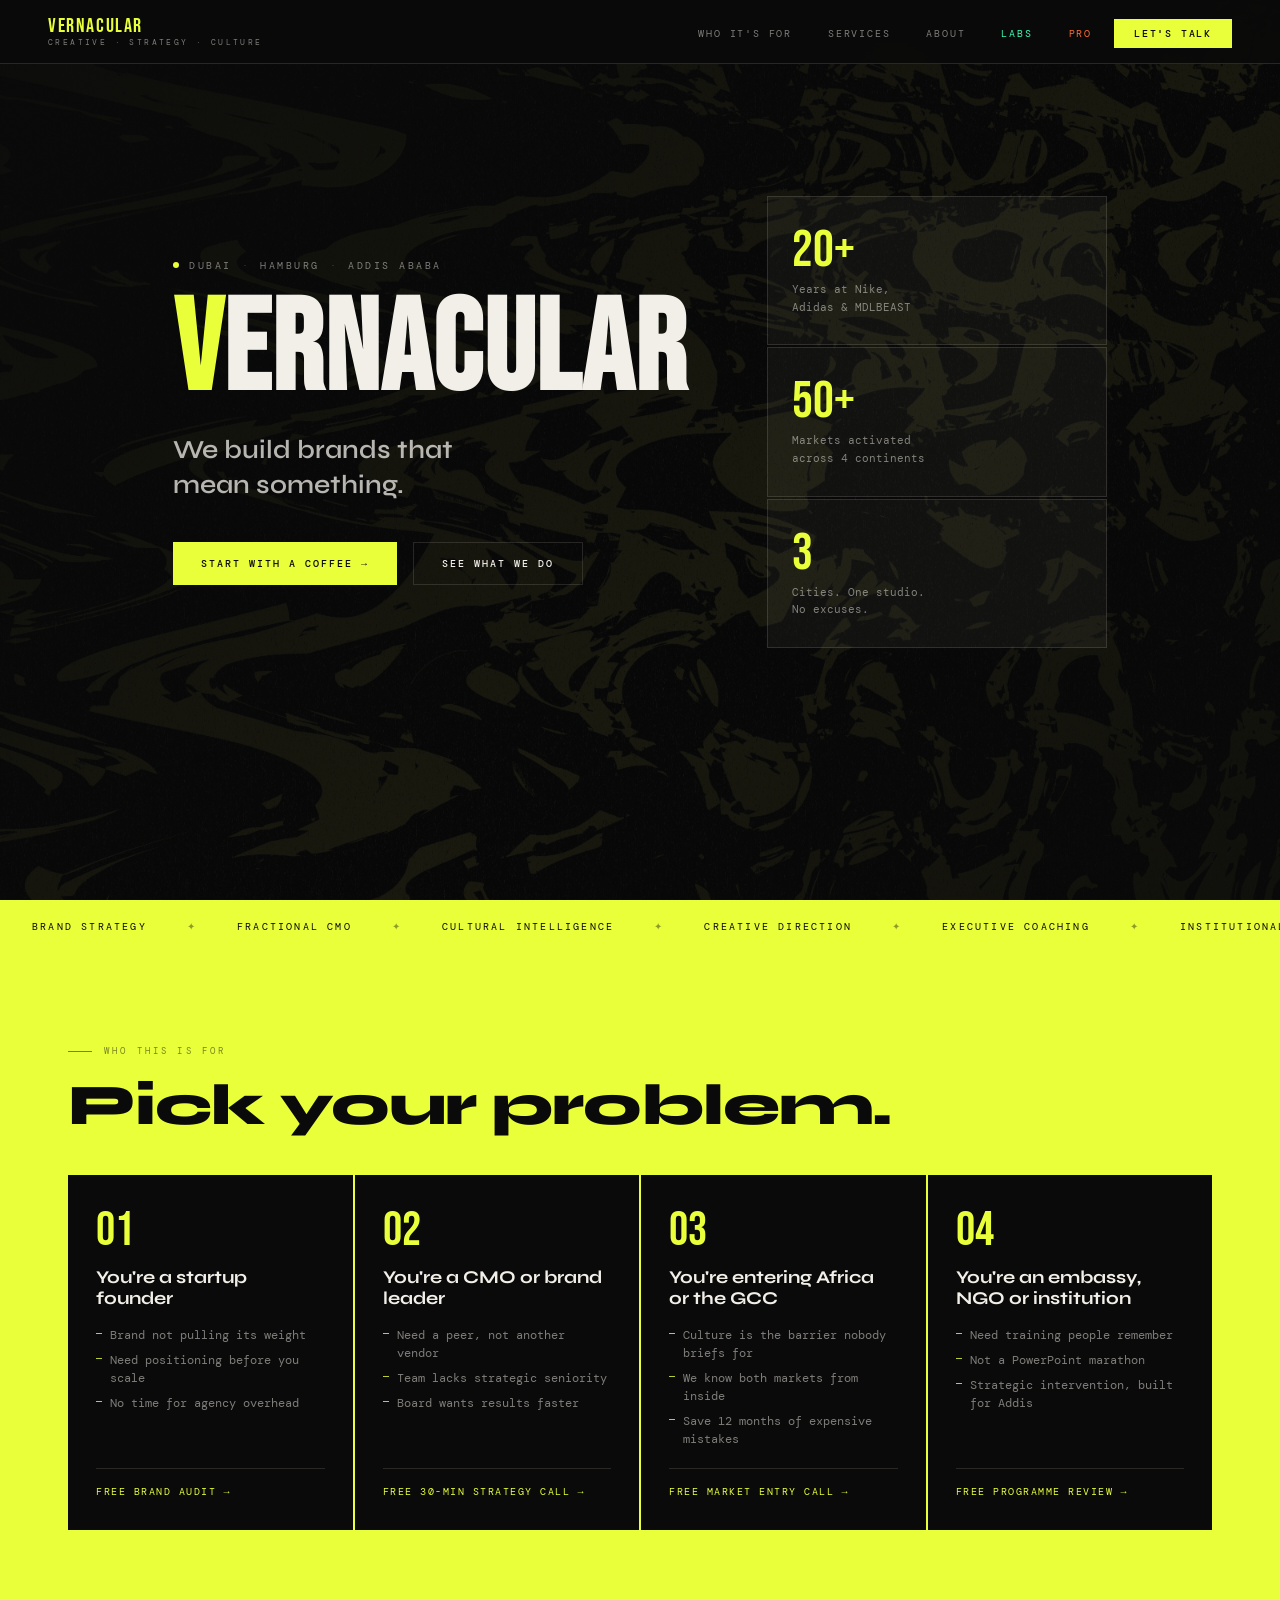
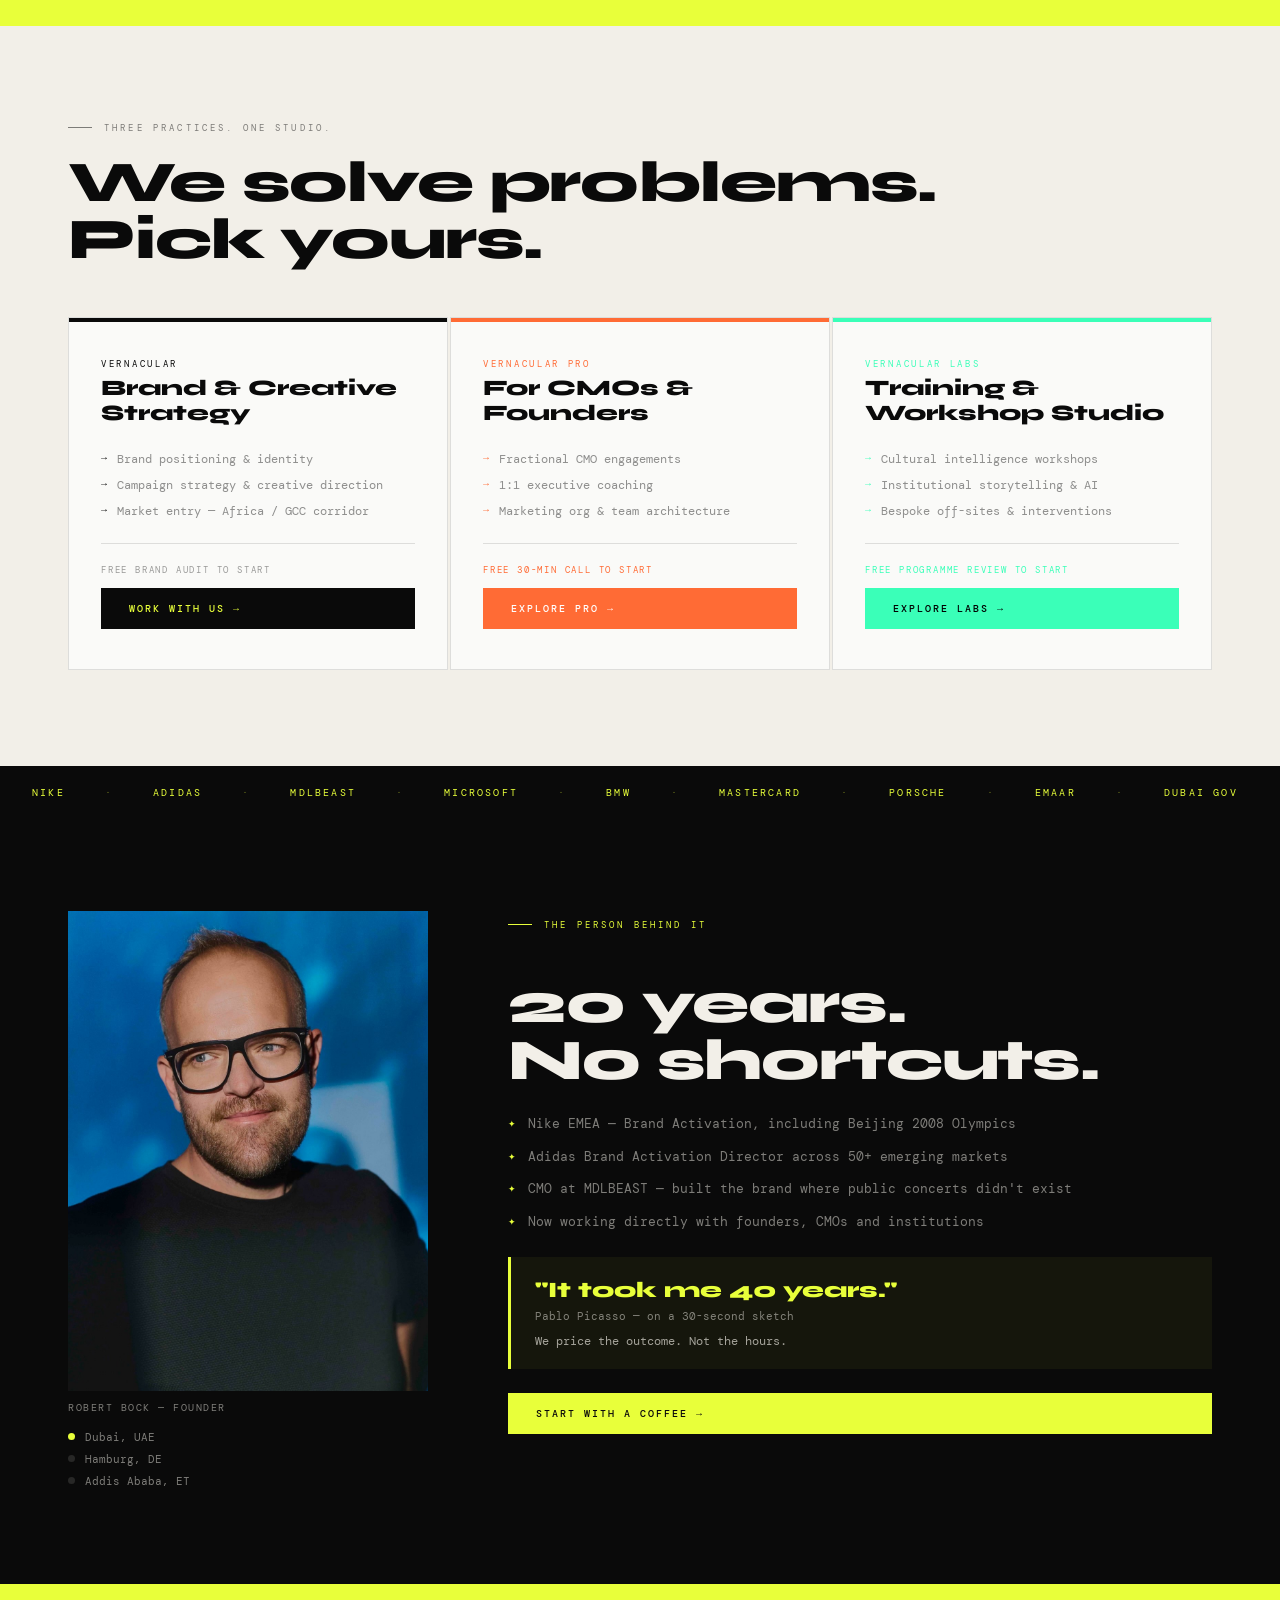
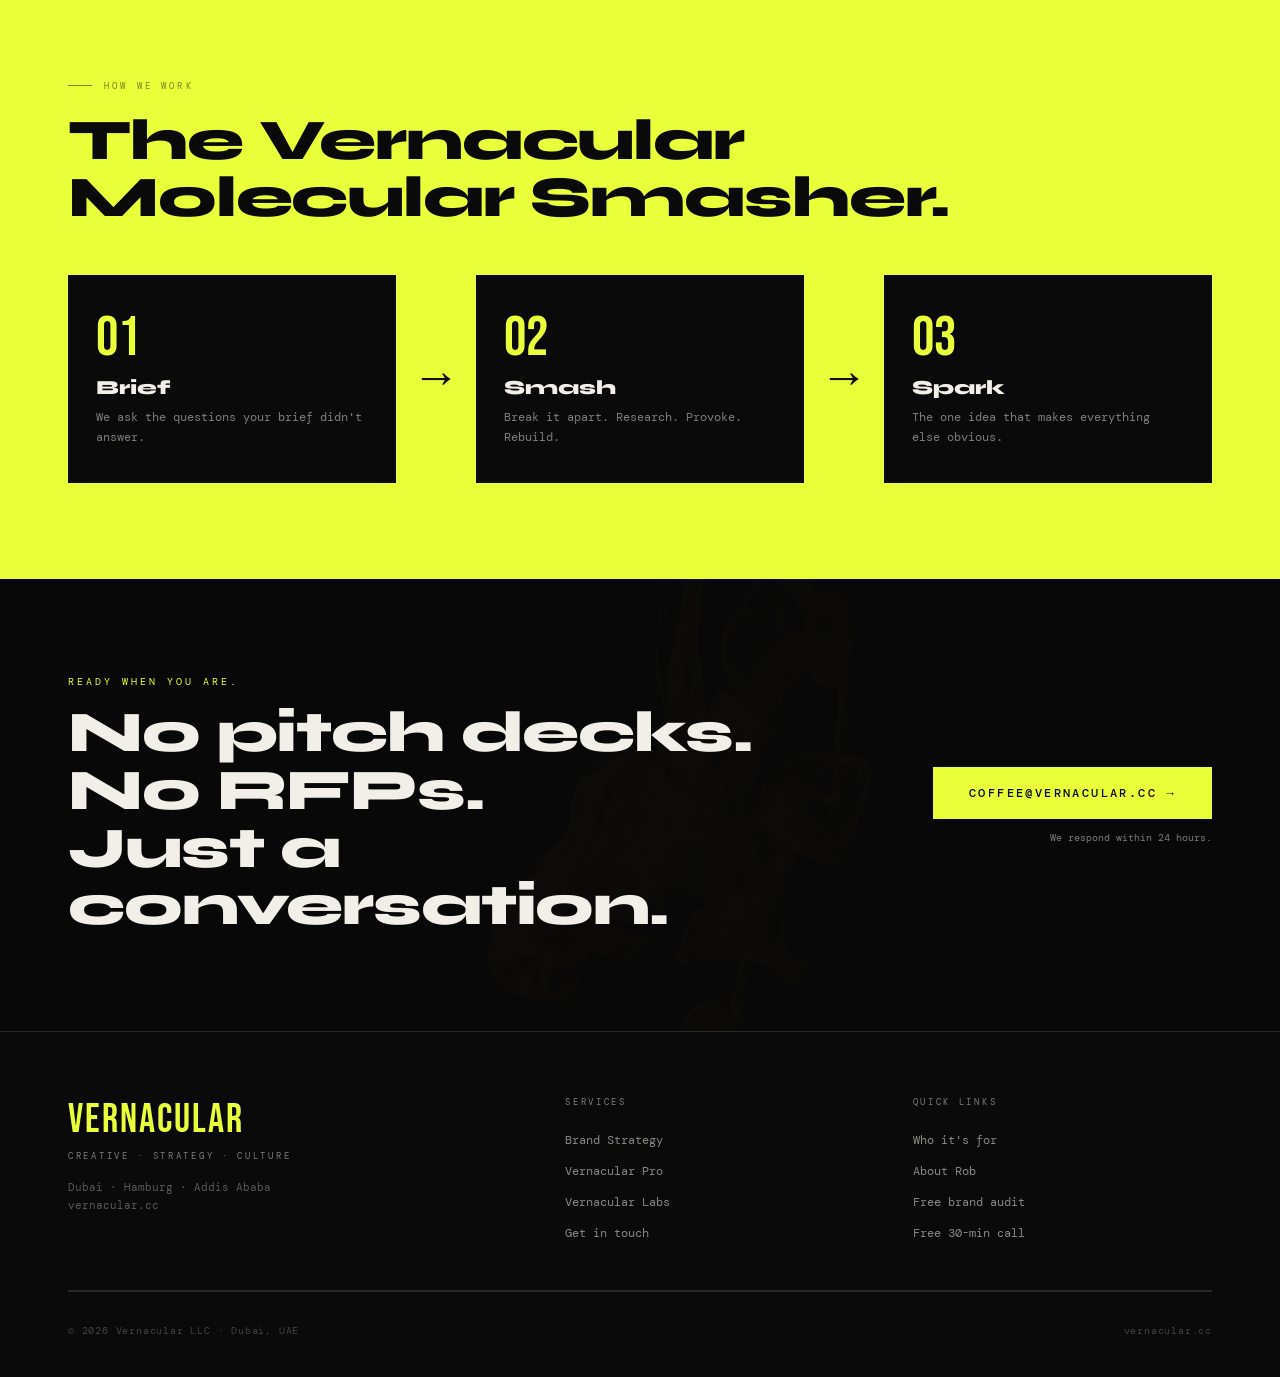
==== commit bea9b601: "v2 wbsite update full update" ====
--- a/index.html
+++ b/index.html
@@ -4,66 +4,71 @@
   <meta charset="UTF-8">
   <meta name="viewport" content="width=device-width, initial-scale=1.0">
   <title>Vernacular — Creative. Strategy. Culture.</title>
-  <meta name="description" content="Senior brand strategy and creative consultancy. Vernacular works with founders, CMOs and international organisations across the GCC and Africa corridor. Dubai | Hamburg | Addis Ababa.">
-  <meta name="keywords" content="brand strategy, fractional CMO, GCC, Dubai, Addis Ababa, Africa, marketing consultancy, cultural intelligence, Vernacular">
+  <meta name="description" content="Senior brand strategy and creative consultancy. We build brands that mean something. Dubai, Hamburg, Addis Ababa.">
   <meta property="og:title" content="Vernacular — Creative. Strategy. Culture.">
-  <meta property="og:description" content="We don't do generic. Brand strategy and creative consultancy for ambitious founders, CMOs, and organisations operating at the edge of culture.">
-  <meta property="og:type" content="website">
+  <meta property="og:description" content="Brand strategy, fractional CMO, cultural intelligence. For founders, CMOs and institutions operating at the edge of culture.">
   <meta property="og:url" content="https://vernacular.cc">
   <link rel="canonical" href="https://vernacular.cc">
+  <link rel="icon" type="image/svg+xml" href="assets/favicon.svg">
   <link rel="stylesheet" href="css/system.css">
   <link rel="stylesheet" href="css/home.css">
+  <!-- Google tag (gtag.js) -->
+  <script async src="https://www.googletagmanager.com/gtag/js?id=G-Y31WTXG2T3"></script>
+  <script>
+    window.dataLayer = window.dataLayer || [];
+    function gtag(){dataLayer.push(arguments);}
+    gtag('js', new Date());
+    gtag('config', 'G-Y31WTXG2T3');
+  </script>
 </head>
 <body>
 
   <!-- NAV -->
-  <nav class="v-nav" role="navigation" aria-label="Main navigation">
-    <div>
+  <nav class="v-nav v-nav--dark" id="main-nav">
+    <div class="v-nav__brand">
       <div class="v-nav__logo">VERNACULAR</div>
-      <div class="v-nav__logo-sub">Creative · Strategy · Culture</div>
-    </div>
-    <button class="v-nav__burger" aria-label="Toggle menu">
-      <span></span><span></span><span></span>
-    </button>
+      <div class="v-nav__sub">Creative · Strategy · Culture</div>
+    </div>
+    <button class="v-nav__burger" aria-label="Menu"><span></span><span></span><span></span></button>
     <ul class="v-nav__links">
-      <li><a href="#work">Work</a></li>
+      <li><a href="#for-you">Who It's For</a></li>
       <li><a href="#offerings">Services</a></li>
       <li><a href="#about">About</a></li>
-      <li><a href="labs/index.html">Labs</a></li>
-      <li><a href="pro/index.html">Pro</a></li>
-      <li><a href="mailto:coffee@vernacular.cc" class="nav-cta">Get in touch</a></li>
+      <li><a href="labs/index.html" class="nav-sub-labs">Labs</a></li>
+      <li><a href="pro/index.html" class="nav-sub-pro">Pro</a></li>
+      <li><a href="mailto:coffee@vernacular.cc" class="nav-pill">Let's talk</a></li>
     </ul>
   </nav>
 
-  <!-- HERO -->
-  <section id="hero" class="hero">
+  <!-- HERO — DARK -->
+  <section class="s-dark hero section-pad--lg">
     <div class="hero__bg">
-      <img src="assets/images/texture-abstract2.jpg" alt="" aria-hidden="true" class="hero__bg-img">
+      <img src="assets/images/texture-abstract2.jpg" alt="" aria-hidden="true">
       <div class="hero__bg-overlay"></div>
     </div>
     <div class="container hero__inner">
-      <div class="hero__content">
-        <div class="hero__kicker reveal">
-          <span class="kicker-dot"></span>
-          Dubai · Hamburg · Addis Ababa
-        </div>
-        <h1 class="hero__wordmark reveal reveal-delay-1">
-          <span class="wm-v">V</span><span class="wm-rest">ERNACULAR</span>
+      <div class="hero__left">
+        <div class="hero__locations reveal">
+          <span class="loc-dot"></span>Dubai
+          <span class="loc-sep">·</span>Hamburg
+          <span class="loc-sep">·</span>Addis Ababa
+        </div>
+        <h1 class="v-display hero__title reveal rd1">
+          <span class="title-v">V</span>ERNACULAR
         </h1>
-        <p class="hero__sub reveal reveal-delay-2">
-          We build brands that mean something.<br>
-          Strategy sharp enough to cut. Creative that earns attention.
+        <p class="hero__tagline reveal rd2">
+          We build brands that<br>mean something.
         </p>
-        <div class="hero__actions reveal reveal-delay-3">
-          <a href="mailto:coffee@vernacular.cc" class="v-btn v-btn--primary v-btn--arrow">Start with a coffee</a>
-          <a href="#offerings" class="v-btn v-btn--ghost">See what we do</a>
-        </div>
-      </div>
-      <div class="hero__aside reveal reveal-delay-2">
-        <div class="hero__stat-block">
+        <div class="hero__actions reveal rd3">
+          <a href="mailto:coffee@vernacular.cc" class="v-btn v-btn--signal">Start with a coffee →</a>
+          <a href="#offerings" class="v-btn v-btn--ghost-dark">See what we do</a>
+        </div>
+      </div>
+      <div class="hero__right reveal rd2">
+        <div class="hero__stats">
           <div class="hero__stat">
             <div class="hero__stat-num">20+</div>
-            <div class="hero__stat-label">Years at Nike, Adidas,<br>MDLBEAST & beyond</div>
+            <div class="hero__stat-label">Years at Nike,<br>Adidas & MDLBEAST</div>
           </div>
           <div class="hero__stat">
             <div class="hero__stat-num">50+</div>
@@ -76,317 +81,261 @@
         </div>
       </div>
     </div>
-    <div class="hero__scroll-hint">
-      <span>Scroll</span>
-      <div class="scroll-line"></div>
-    </div>
-  </section>
-
-  <!-- TICKER -->
-  <div class="v-ticker" aria-hidden="true">
-    <div class="v-ticker__inner">
-      <span>Brand Strategy</span>
-      <span class="tick-sep">✦</span>
-      <span>Fractional CMO</span>
-      <span class="tick-sep">✦</span>
-      <span>Cultural Intelligence</span>
-      <span class="tick-sep">✦</span>
-      <span>Creative Direction</span>
-      <span class="tick-sep">✦</span>
-      <span>Executive Coaching</span>
-      <span class="tick-sep">✦</span>
-      <span>Institutional Workshops</span>
-      <span class="tick-sep">✦</span>
-      <span>Market Entry</span>
-      <span class="tick-sep">✦</span>
-      <span>Narrative Design</span>
-      <span class="tick-sep">✦</span>
+  </section>
+
+  <!-- TICKER — on yellow band -->
+  <div class="s-dark">
+    <div class="v-ticker">
+      <div class="v-ticker__track">
+        <span>Brand Strategy</span><span class="tick-dot">✦</span>
+        <span>Fractional CMO</span><span class="tick-dot">✦</span>
+        <span>Cultural Intelligence</span><span class="tick-dot">✦</span>
+        <span>Creative Direction</span><span class="tick-dot">✦</span>
+        <span>Executive Coaching</span><span class="tick-dot">✦</span>
+        <span>Institutional Workshops</span><span class="tick-dot">✦</span>
+        <span>Market Entry</span><span class="tick-dot">✦</span>
+        <span>Narrative Design</span><span class="tick-dot">✦</span>
+        <span>Brand Strategy</span><span class="tick-dot">✦</span>
+        <span>Fractional CMO</span><span class="tick-dot">✦</span>
+        <span>Cultural Intelligence</span><span class="tick-dot">✦</span>
+        <span>Creative Direction</span><span class="tick-dot">✦</span>
+        <span>Executive Coaching</span><span class="tick-dot">✦</span>
+        <span>Institutional Workshops</span><span class="tick-dot">✦</span>
+        <span>Market Entry</span><span class="tick-dot">✦</span>
+        <span>Narrative Design</span><span class="tick-dot">✦</span>
+        <span>Brand Strategy</span><span class="tick-dot">✦</span>
+        <span>Fractional CMO</span><span class="tick-dot">✦</span>
+        <span>Cultural Intelligence</span><span class="tick-dot">✦</span>
+        <span>Creative Direction</span><span class="tick-dot">✦</span>
+        <span>Executive Coaching</span><span class="tick-dot">✦</span>
+        <span>Institutional Workshops</span><span class="tick-dot">✦</span>
+        <span>Market Entry</span><span class="tick-dot">✦</span>
+        <span>Narrative Design</span><span class="tick-dot">✦</span>
+      </div>
     </div>
   </div>
 
-  <!-- MANIFESTO -->
-  <section id="manifesto" class="manifesto">
-    <div class="container manifesto__inner">
-      <div class="manifesto__left reveal">
-        <div class="v-label"><span class="num">01</span> Why we exist</div>
-      </div>
-      <div class="manifesto__right">
-        <p class="manifesto__pull reveal">
-          Most agencies speak at people.<br>
-          We learn to speak <em>their</em> language first.
-        </p>
-        <p class="v-body reveal reveal-delay-1">
-          Vernacular started as one idea: that the best brands don't broadcast — they converse. They know what their audience cares about before the audience has the words to say it. That's not a nice-to-have. That's the whole game.
-        </p>
-        <p class="v-body reveal reveal-delay-2">
-          We've spent two decades inside the rooms where brand decisions are made — at Nike, Adidas, MDLBEAST, and across 50+ markets. Now we bring that thinking directly to founders, CMOs, and organisations that are ready to do things properly.
-        </p>
-      </div>
-    </div>
-  </section>
-
-  <!-- OFFERINGS -->
-  <section id="offerings" class="offerings">
+  <!-- WHO IT'S FOR — YELLOW (elevated) -->
+  <section id="for-you" class="s-yellow section-pad">
     <div class="container">
-      <div class="offerings__header reveal">
-        <div class="v-label"><span class="num">02</span> Three practices. One studio.</div>
-        <h2 class="v-heading">Pick your problem.<br>We'll solve it.</h2>
-      </div>
-      <div class="offerings__grid">
-
-        <!-- Core -->
-        <div class="offering-card reveal">
-          <div class="offering-card__num">01</div>
-          <div class="offering-card__label">Vernacular Core</div>
-          <div class="offering-card__title">Brand &amp; Creative Strategy</div>
-          <p class="offering-card__desc">
-            For startups and established companies that need their brand to actually work. Positioning, identity, narrative, campaign strategy. No fluff. Full ownership of the outcome.
-          </p>
-          <ul class="offering-card__list">
-            <li>Brand positioning &amp; architecture</li>
-            <li>Marketing strategy &amp; messaging</li>
-            <li>Campaign concept &amp; creative direction</li>
-            <li>Market entry (Africa ↔ GCC corridor)</li>
-          </ul>
-          <div class="offering-card__hook">
-            <span class="hook-label">Free to start</span>
-            <a href="mailto:coffee@vernacular.cc?subject=Brand%20Strategy%20Audit%20Request" class="hook-link">
-              Request a brand audit →
-            </a>
-          </div>
-          <a href="mailto:coffee@vernacular.cc?subject=Brand%20Strategy%20Enquiry" class="v-btn v-btn--primary">Work with us</a>
-        </div>
-
-        <!-- Pro -->
-        <div class="offering-card offering-card--pro reveal reveal-delay-1">
-          <div class="offering-card__num">02</div>
-          <div class="offering-card__label">Vernacular Pro</div>
-          <div class="offering-card__title">For CMOs, Founders &amp; Leaders</div>
-          <p class="offering-card__desc">
-            A partner to senior marketing minds who need strategic firepower, executive coaching, or someone to help them build an organisation that doesn't stall.
-          </p>
-          <ul class="offering-card__list">
+      <div class="v-label reveal">Who this is for</div>
+      <h2 class="v-heading reveal rd1">Pick your problem.</h2>
+      <div class="icp-grid reveal rd2">
+
+        <a href="mailto:coffee@vernacular.cc?subject=Brand%20Strategy%20Audit" class="icp-card icp-card--dark">
+          <div class="icp-num">01</div>
+          <div class="icp-title">You're a startup founder</div>
+          <ul class="icp-bullets">
+            <li>Brand not pulling its weight</li>
+            <li>Need positioning before you scale</li>
+            <li>No time for agency overhead</li>
+          </ul>
+          <div class="icp-hook">Free brand audit →</div>
+        </a>
+
+        <a href="pro/index.html" class="icp-card icp-card--dark">
+          <div class="icp-num">02</div>
+          <div class="icp-title">You're a CMO or brand leader</div>
+          <ul class="icp-bullets">
+            <li>Need a peer, not another vendor</li>
+            <li>Team lacks strategic seniority</li>
+            <li>Board wants results faster</li>
+          </ul>
+          <div class="icp-hook">Free 30-min strategy call →</div>
+        </a>
+
+        <a href="mailto:coffee@vernacular.cc?subject=Market%20Entry%20Consultation" class="icp-card icp-card--dark">
+          <div class="icp-num">03</div>
+          <div class="icp-title">You're entering Africa or the GCC</div>
+          <ul class="icp-bullets">
+            <li>Culture is the barrier nobody briefs for</li>
+            <li>We know both markets from inside</li>
+            <li>Save 12 months of expensive mistakes</li>
+          </ul>
+          <div class="icp-hook">Free market entry call →</div>
+        </a>
+
+        <a href="labs/index.html" class="icp-card icp-card--dark">
+          <div class="icp-num">04</div>
+          <div class="icp-title">You're an embassy, NGO or institution</div>
+          <ul class="icp-bullets">
+            <li>Need training people remember</li>
+            <li>Not a PowerPoint marathon</li>
+            <li>Strategic intervention, built for Addis</li>
+          </ul>
+          <div class="icp-hook">Free programme review →</div>
+        </a>
+
+      </div>
+    </div>
+  </section>
+
+  <!-- THREE OFFERINGS — PAPER/LIGHT -->
+  <section id="offerings" class="s-paper section-pad">
+    <div class="container">
+      <div class="v-label reveal">Three practices. One studio.</div>
+      <h2 class="v-heading reveal rd1">We solve problems.<br>Pick yours.</h2>
+      <div class="offerings-grid reveal rd2">
+
+        <div class="offering offering--core">
+          <div class="offering__accent"></div>
+          <div class="offering__header">
+            <div class="offering__label">Vernacular</div>
+            <div class="offering__title">Brand &amp; Creative Strategy</div>
+          </div>
+          <ul class="offering__points">
+            <li>Brand positioning &amp; identity</li>
+            <li>Campaign strategy &amp; creative direction</li>
+            <li>Market entry — Africa / GCC corridor</li>
+          </ul>
+          <div class="offering__footer">
+            <div class="offering__free">Free brand audit to start</div>
+            <a href="mailto:coffee@vernacular.cc?subject=Brand%20Strategy%20Enquiry" class="v-btn v-btn--ink">Work with us →</a>
+          </div>
+        </div>
+
+        <div class="offering offering--pro">
+          <div class="offering__accent"></div>
+          <div class="offering__header">
+            <div class="offering__label" style="color:var(--pro-accent);">Vernacular Pro</div>
+            <div class="offering__title">For CMOs &amp; Founders</div>
+          </div>
+          <ul class="offering__points">
             <li>Fractional CMO engagements</li>
-            <li>1:1 executive coaching &amp; mentoring</li>
+            <li>1:1 executive coaching</li>
             <li>Marketing org &amp; team architecture</li>
-            <li>Leadership development</li>
-          </ul>
-          <div class="offering-card__hook">
-            <span class="hook-label">Free to start</span>
-            <a href="mailto:coffee@vernacular.cc?subject=30-Min%20Strategy%20Session%20Request" class="hook-link">
-              Book a free 30-min strategy call →
-            </a>
-          </div>
-          <a href="pro/index.html" class="v-btn v-btn--primary">Explore Pro</a>
-        </div>
-
-        <!-- Labs -->
-        <div class="offering-card offering-card--labs reveal reveal-delay-2">
-          <div class="offering-card__num">03</div>
-          <div class="offering-card__label">Vernacular Labs</div>
-          <div class="offering-card__title">Training &amp; Workshop Studio</div>
-          <p class="offering-card__desc">
-            A strategic intervention studio for embassies, NGOs, international organisations and development institutions. Cultural intelligence, storytelling, AI, leadership. Built for Addis Ababa. Available globally.
-          </p>
-          <ul class="offering-card__list">
+          </ul>
+          <div class="offering__footer">
+            <div class="offering__free" style="color:var(--pro-accent);">Free 30-min call to start</div>
+            <a href="pro/index.html" class="v-btn v-btn--pro">Explore Pro →</a>
+          </div>
+        </div>
+
+        <div class="offering offering--labs">
+          <div class="offering__accent"></div>
+          <div class="offering__header">
+            <div class="offering__label" style="color:var(--labs-accent);">Vernacular Labs</div>
+            <div class="offering__title">Training &amp; Workshop Studio</div>
+          </div>
+          <ul class="offering__points">
             <li>Cultural intelligence workshops</li>
-            <li>Institutional narrative &amp; storytelling</li>
-            <li>AI for development organisations</li>
-            <li>Bespoke executive off-sites</li>
-          </ul>
-          <div class="offering-card__hook">
-            <span class="hook-label">Free to start</span>
-            <a href="mailto:coffee@vernacular.cc?subject=Labs%20Programme%20Review%20Request" class="hook-link">
-              Get a free programme review →
-            </a>
-          </div>
-          <a href="labs/index.html" class="v-btn v-btn--primary">Explore Labs</a>
-        </div>
-
-      </div>
-    </div>
-  </section>
-
-  <!-- CREDENTIALS STRIP -->
-  <section class="credentials">
+            <li>Institutional storytelling &amp; AI</li>
+            <li>Bespoke off-sites &amp; interventions</li>
+          </ul>
+          <div class="offering__footer">
+            <div class="offering__free" style="color:var(--labs-accent);">Free programme review to start</div>
+            <a href="labs/index.html" class="v-btn v-btn--labs">Explore Labs →</a>
+          </div>
+        </div>
+
+      </div>
+    </div>
+  </section>
+
+  <!-- TICKER 2 -->
+  <div class="s-yellow">
+    <div class="v-ticker" style="background:var(--ink);">
+      <div class="v-ticker__track">
+        <span>Nike</span><span class="tick-dot">·</span>
+        <span>Adidas</span><span class="tick-dot">·</span>
+        <span>MDLBEAST</span><span class="tick-dot">·</span>
+        <span>Microsoft</span><span class="tick-dot">·</span>
+        <span>BMW</span><span class="tick-dot">·</span>
+        <span>Mastercard</span><span class="tick-dot">·</span>
+        <span>Porsche</span><span class="tick-dot">·</span>
+        <span>Emaar</span><span class="tick-dot">·</span>
+        <span>Dubai Gov</span><span class="tick-dot">·</span>
+        <span>Nike</span><span class="tick-dot">·</span>
+        <span>Adidas</span><span class="tick-dot">·</span>
+        <span>MDLBEAST</span><span class="tick-dot">·</span>
+        <span>Microsoft</span><span class="tick-dot">·</span>
+        <span>BMW</span><span class="tick-dot">·</span>
+        <span>Mastercard</span><span class="tick-dot">·</span>
+        <span>Porsche</span><span class="tick-dot">·</span>
+        <span>Emaar</span><span class="tick-dot">·</span>
+        <span>Dubai Gov</span><span class="tick-dot">·</span>
+        <span>Nike</span><span class="tick-dot">·</span>
+        <span>Adidas</span><span class="tick-dot">·</span>
+        <span>MDLBEAST</span><span class="tick-dot">·</span>
+        <span>Microsoft</span><span class="tick-dot">·</span>
+        <span>BMW</span><span class="tick-dot">·</span>
+        <span>Mastercard</span><span class="tick-dot">·</span>
+      </div>
+    </div>
+  </div>
+
+  <!-- ABOUT — DARK -->
+  <section id="about" class="s-dark section-pad">
+    <div class="container about-inner">
+      <div class="about-img reveal">
+        <img src="assets/images/rob-bock-crop.jpg" alt="Robert Bock, Founder of Vernacular">
+        <div class="about-img__caption">Robert Bock — Founder</div>
+        <div class="about-locations">
+          <div class="about-loc about-loc--active"><span class="loc-pulse"></span>Dubai, UAE</div>
+          <div class="about-loc"><span class="loc-dot-sm"></span>Hamburg, DE</div>
+          <div class="about-loc"><span class="loc-dot-sm"></span>Addis Ababa, ET</div>
+        </div>
+      </div>
+      <div class="about-text">
+        <div class="v-label reveal">The person behind it</div>
+        <h2 class="v-heading reveal rd1">20 years.<br>No shortcuts.</h2>
+        <ul class="about-bullets reveal rd2">
+          <li>Nike EMEA — Brand Activation, including Beijing 2008 Olympics</li>
+          <li>Adidas Brand Activation Director across 50+ emerging markets</li>
+          <li>CMO at MDLBEAST — built the brand where public concerts didn't exist</li>
+          <li>Now working directly with founders, CMOs and institutions</li>
+        </ul>
+        <div class="picasso-block reveal rd3">
+          <div class="picasso-quote">"It took me 40 years."</div>
+          <div class="picasso-attr">Pablo Picasso — on a 30-second sketch</div>
+          <div class="picasso-note">We price the outcome. Not the hours.</div>
+        </div>
+        <a href="mailto:coffee@vernacular.cc" class="v-btn v-btn--signal reveal rd3">Start with a coffee →</a>
+      </div>
+    </div>
+  </section>
+
+  <!-- HOW WE WORK — YELLOW -->
+  <section class="s-yellow section-pad">
     <div class="container">
-      <div class="cred__header reveal">
-        <div class="v-label"><span class="num">03</span> The work behind the work</div>
-        <p class="cred__intro v-body reveal reveal-delay-1">
-          We don't name-drop. We just have receipts.
-        </p>
-      </div>
-      <div class="cred__logos reveal" aria-label="Past clients and employers">
-        <div class="cred__logo-item">NIKE</div>
-        <div class="cred__logo-sep">·</div>
-        <div class="cred__logo-item">ADIDAS</div>
-        <div class="cred__logo-sep">·</div>
-        <div class="cred__logo-item">MDLBEAST</div>
-        <div class="cred__logo-sep">·</div>
-        <div class="cred__logo-item">MICROSOFT</div>
-        <div class="cred__logo-sep">·</div>
-        <div class="cred__logo-item">BMW</div>
-        <div class="cred__logo-sep">·</div>
-        <div class="cred__logo-item">MASTERCARD</div>
-        <div class="cred__logo-sep">·</div>
-        <div class="cred__logo-item">PORSCHE</div>
-        <div class="cred__logo-sep">·</div>
-        <div class="cred__logo-item">EMAAR</div>
-        <div class="cred__logo-sep">·</div>
-        <div class="cred__logo-item">DUBAI GOV</div>
-      </div>
-      <div class="cred__context reveal reveal-delay-1">
-        <div class="cred__context-item">
-          <div class="ctx-num">Beijing 2008</div>
-          <div class="ctx-label">Olympics — Nike EMEA activation</div>
-        </div>
-        <div class="cred__context-item">
-          <div class="ctx-num">50+</div>
-          <div class="ctx-label">Emerging markets — Adidas Brand Activation Director</div>
-        </div>
-        <div class="cred__context-item">
-          <div class="ctx-num">CMO</div>
-          <div class="ctx-label">MDLBEAST — built the brand from the ground up</div>
-        </div>
-        <div class="cred__context-item">
-          <div class="ctx-num">GCC + Africa</div>
-          <div class="ctx-label">Corridor — the market nobody else knows from the inside</div>
-        </div>
-      </div>
-    </div>
-  </section>
-
-  <!-- VMS / METHODOLOGY -->
-  <section id="work" class="methodology">
-    <div class="container methodology__inner">
-      <div class="methodology__left reveal">
-        <div class="v-label"><span class="num">04</span> How we work</div>
-        <h2 class="v-heading">The Vernacular<br>Molecular Smasher</h2>
-        <p class="v-body reveal reveal-delay-1">
-          Every brief goes into the VMS. It gets pulled apart, challenged, rebuilt. What comes out the other side isn't a strategy document — it's a spark. The thing that actually changes something.
-        </p>
-        <p class="v-body reveal reveal-delay-2">
-          We dissect, prototype, break apart, question, argue, design and debate. All in pursuit of the one idea that makes everything else obvious.
-        </p>
-      </div>
-      <div class="methodology__right reveal reveal-delay-1">
-        <div class="vms-steps">
-          <div class="vms-step">
-            <div class="vms-step__num">01</div>
-            <div class="vms-step__content">
-              <div class="vms-step__title">Brief Ingestion</div>
-              <div class="vms-step__desc">We ask the questions your brief didn't answer. Then we listen.</div>
-            </div>
-          </div>
-          <div class="vms-connector"></div>
-          <div class="vms-step">
-            <div class="vms-step__num">02</div>
-            <div class="vms-step__content">
-              <div class="vms-step__title">VMS Treatment</div>
-              <div class="vms-step__desc">Research. Prototyping. Deliberate provocation. We break it before we build it.</div>
-            </div>
-          </div>
-          <div class="vms-connector"></div>
-          <div class="vms-step">
-            <div class="vms-step__num">03</div>
-            <div class="vms-step__content">
-              <div class="vms-step__title">The Spark</div>
-              <div class="vms-step__desc">The singular idea, strategy or solution your brand needed. Delivered clean.</div>
-            </div>
-          </div>
-        </div>
-      </div>
-    </div>
-  </section>
-
-  <!-- ABOUT / ROB -->
-  <section id="about" class="about">
-    <div class="container about__inner">
-      <div class="about__img-col reveal">
-        <div class="about__img-frame">
-          <img src="assets/images/texture-beam.jpg" alt="Robert Bock" class="about__img">
-          <div class="about__img-caption">Robert Bock — Founder</div>
-        </div>
-        <div class="about__locations">
-          <div class="location-item">
-            <div class="loc-dot loc-dot--active"></div>
-            <span>Dubai, UAE</span>
-          </div>
-          <div class="location-item">
-            <div class="loc-dot"></div>
-            <span>Hamburg, DE</span>
-          </div>
-          <div class="location-item">
-            <div class="loc-dot"></div>
-            <span>Addis Ababa, ET</span>
-          </div>
-        </div>
-      </div>
-      <div class="about__text-col">
-        <div class="v-label reveal"><span class="num">05</span> The person behind it</div>
-        <h2 class="v-heading reveal reveal-delay-1">20 years. No shortcuts.</h2>
-        <p class="v-body reveal reveal-delay-2">
-          Nike EMEA. Adidas Brand Activation Director across 50+ markets. CMO at MDLBEAST, where the brief was to build a music culture brand in a country where public concerts didn't exist three years prior. Beijing 2008. The GCC. Sub-Saharan Africa. That's the context sitting behind every recommendation we make.
-        </p>
-        <p class="v-body reveal reveal-delay-3">
-          Vernacular isn't an agency. It's a studio with a point of view and a track record. When you work here, you work directly with Rob — not handed off to a junior team.
-        </p>
-        <div class="about__picasso reveal reveal-delay-3">
-          <div class="picasso-quote">"It took me 40 years."</div>
-          <div class="picasso-attr">— Pablo Picasso, on a 30-second napkin sketch</div>
-          <div class="picasso-note">We price the outcome. Not the hours.</div>
-        </div>
-      </div>
-    </div>
-  </section>
-
-  <!-- ICP HOOKS / LANDING PAGES -->
-  <section class="icp-strip">
-    <div class="container">
-      <div class="v-label reveal"><span class="num">06</span> Who this is for</div>
-      <div class="icp-grid">
-        <a href="mailto:coffee@vernacular.cc?subject=Startup%20Brand%20Strategy%20Enquiry" class="icp-card reveal">
-          <div class="icp-card__icon">🚀</div>
-          <div class="icp-card__title">You're a startup<br>founder</div>
-          <p class="icp-card__desc">Your brand isn't pulling its weight. You need positioning that works before you start scaling.</p>
-          <div class="icp-card__cta">Get a free brand audit →</div>
-        </a>
-        <a href="pro/index.html" class="icp-card reveal reveal-delay-1">
-          <div class="icp-card__icon">🎯</div>
-          <div class="icp-card__title">You're a CMO<br>or brand leader</div>
-          <p class="icp-card__desc">You need a thinking partner, not another agency. Someone who's sat in your seat and knows what it costs to get it wrong.</p>
-          <div class="icp-card__cta">Explore Vernacular Pro →</div>
-        </a>
-        <a href="mailto:coffee@vernacular.cc?subject=Market%20Entry%20Enquiry" class="icp-card reveal reveal-delay-2">
-          <div class="icp-card__icon">🌍</div>
-          <div class="icp-card__title">You're entering<br>Africa or the GCC</div>
-          <p class="icp-card__desc">Culture is the barrier nobody briefs for. We know both markets from the inside. We'll save you 12 months of expensive mistakes.</p>
-          <div class="icp-card__cta">Book a market entry call →</div>
-        </a>
-        <a href="labs/index.html" class="icp-card reveal reveal-delay-3">
-          <div class="icp-card__icon">🏛️</div>
-          <div class="icp-card__title">You're an embassy,<br>NGO or institution</div>
-          <p class="icp-card__desc">You need training your people will actually remember. Not a PowerPoint marathon. A real strategic intervention.</p>
-          <div class="icp-card__cta">Explore Vernacular Labs →</div>
-        </a>
-      </div>
-    </div>
-  </section>
-
-  <!-- CTA BAND -->
-  <section class="cta-band">
-    <div class="cta-band__bg">
+      <div class="v-label reveal">How we work</div>
+      <h2 class="v-heading reveal rd1">The Vernacular<br>Molecular Smasher.</h2>
+      <div class="vms-visual reveal rd2">
+        <div class="vms-step">
+          <div class="vms-step__num">01</div>
+          <div class="vms-step__title">Brief</div>
+          <div class="vms-step__desc">We ask the questions your brief didn't answer.</div>
+        </div>
+        <div class="vms-arrow">→</div>
+        <div class="vms-step">
+          <div class="vms-step__num">02</div>
+          <div class="vms-step__title">Smash</div>
+          <div class="vms-step__desc">Break it apart. Research. Provoke. Rebuild.</div>
+        </div>
+        <div class="vms-arrow">→</div>
+        <div class="vms-step">
+          <div class="vms-step__num">03</div>
+          <div class="vms-step__title">Spark</div>
+          <div class="vms-step__desc">The one idea that makes everything else obvious.</div>
+        </div>
+      </div>
+    </div>
+  </section>
+
+  <!-- CTA — DARK -->
+  <section class="s-dark section-pad cta-section">
+    <div class="cta-bg">
       <img src="assets/images/texture-smoke.jpg" alt="" aria-hidden="true">
-      <div class="cta-band__overlay"></div>
-    </div>
-    <div class="container cta-band__inner">
-      <div class="cta-band__text reveal">
-        <h2 class="cta-band__title">Ready to stop guessing<br>and start building?</h2>
-        <p class="v-body reveal reveal-delay-1">No pitch decks. No RFPs. Just a conversation to see if there's a fit.<br>If there is, we move fast.</p>
-      </div>
-      <div class="cta-band__action reveal reveal-delay-2">
-        <a href="mailto:coffee@vernacular.cc" class="v-btn v-btn--primary v-btn--arrow">Send us a coffee note</a>
-        <div class="cta-band__email">coffee@vernacular.cc</div>
+      <div class="cta-bg__overlay"></div>
+    </div>
+    <div class="container cta-inner">
+      <div class="reveal">
+        <div class="cta-kicker">Ready when you are.</div>
+        <h2 class="v-heading cta-title reveal rd1">No pitch decks.<br>No RFPs.<br>Just a conversation.</h2>
+      </div>
+      <div class="cta-action reveal rd2">
+        <a href="mailto:coffee@vernacular.cc" class="v-btn v-btn--signal cta-btn">coffee@vernacular.cc →</a>
+        <div class="cta-note">We respond within 24 hours.</div>
       </div>
     </div>
   </section>
@@ -394,11 +343,11 @@
   <!-- FOOTER -->
   <footer class="v-footer">
     <div class="container">
-      <div class="v-footer__inner">
+      <div class="v-footer__grid">
         <div>
           <div class="v-footer__brand">VERNACULAR</div>
           <div class="v-footer__tagline">Creative · Strategy · Culture</div>
-          <p class="v-body" style="margin-top:16px;font-size:12px;">Dubai · Hamburg · Addis Ababa<br>vernacular.cc</p>
+          <p style="margin-top:16px;font-family:var(--font-mono);font-size:11px;color:rgba(242,239,232,0.35);line-height:1.7;">Dubai · Hamburg · Addis Ababa<br>vernacular.cc</p>
         </div>
         <div>
           <div class="v-footer__col-title">Services</div>
@@ -410,18 +359,18 @@
           </ul>
         </div>
         <div>
-          <div class="v-footer__col-title">Navigate</div>
+          <div class="v-footer__col-title">Quick links</div>
           <ul class="v-footer__links">
+            <li><a href="#for-you">Who it's for</a></li>
             <li><a href="#about">About Rob</a></li>
-            <li><a href="#work">How we work</a></li>
-            <li><a href="#offerings">Offerings</a></li>
             <li><a href="mailto:coffee@vernacular.cc?subject=Free%20Brand%20Audit">Free brand audit</a></li>
-          </ul>
-        </div>
-      </div>
-      <div class="v-rule"></div>
+            <li><a href="mailto:coffee@vernacular.cc?subject=Free%2030-Min%20Call">Free 30-min call</a></li>
+          </ul>
+        </div>
+      </div>
+      <div class="v-rule-dark"></div>
       <div class="v-footer__bottom">
-        <span>© 2026 Vernacular LLC · Dubai, UAE · All rights reserved</span>
+        <span>© 2026 Vernacular LLC · Dubai, UAE</span>
         <span>vernacular.cc</span>
       </div>
     </div>
--- a/css/system.css
+++ b/css/system.css
@@ -1,353 +1,257 @@
 /* =============================================
-   VERNACULAR — DESIGN SYSTEM 2026
-   vernacular.cc | Creative | Strategy | Culture
+   VERNACULAR — DESIGN SYSTEM v2 2026
+   Lighter. Bolder. High contrast alternating.
    ============================================= */
 
 @import url('https://fonts.googleapis.com/css2?family=Bebas+Neue&family=DM+Mono:ital,wght@0,300;0,400;0,500;1,300&family=Syne:wght@400;600;700;800&display=swap');
 
-/* --- TOKENS --- */
 :root {
-  /* Core palette */
   --ink:        #0A0A0A;
+  --signal:     #E8FF3A;
   --paper:      #F2EFE8;
-  --signal:     #E8FF3A;       /* slightly warmer lemon vs old #F5FF3C */
-  --signal-dim: rgba(232,255,58,0.10);
-  --signal-mid: rgba(232,255,58,0.35);
   --white:      #FAFAF8;
-  --muted:      rgba(242,239,232,0.45);
-  --border:     rgba(242,239,232,0.12);
-
-  /* Sub-brand accents */
-  --labs-accent: #3AFFB8;      /* teal-green — institutional, precise */
-  --pro-accent:  #FF6B35;      /* warm orange — personal, mentorship */
-
-  /* Type */
+  --muted-dark: rgba(242,239,232,0.5);
+  --muted-light: rgba(10,10,10,0.45);
+  --border-dark: rgba(242,239,232,0.13);
+  --border-light: rgba(10,10,10,0.12);
+  --labs-accent: #3AFFB8;
+  --pro-accent:  #FF6B35;
   --font-display: 'Bebas Neue', sans-serif;
   --font-ui:      'Syne', sans-serif;
   --font-mono:    'DM Mono', monospace;
-
-  /* Spacing scale */
-  --s1: 8px;
-  --s2: 16px;
-  --s3: 24px;
-  --s4: 32px;
-  --s5: 48px;
-  --s6: 64px;
-  --s7: 96px;
-  --s8: 128px;
-
-  /* Easing */
   --ease-out: cubic-bezier(0.16, 1, 0.3, 1);
-  --ease-in-out: cubic-bezier(0.76, 0, 0.24, 1);
-}
-
-/* --- RESET --- */
+}
+
 *, *::before, *::after { box-sizing: border-box; margin: 0; padding: 0; }
 html { scroll-behavior: smooth; font-size: 16px; }
-body {
-  font-family: var(--font-mono);
-  background: var(--ink);
-  color: var(--paper);
-  overflow-x: hidden;
-  -webkit-font-smoothing: antialiased;
-}
+body { font-family: var(--font-mono); overflow-x: hidden; -webkit-font-smoothing: antialiased; }
 img { display: block; max-width: 100%; }
 a { color: inherit; text-decoration: none; }
 button { cursor: pointer; border: none; background: none; font: inherit; color: inherit; }
 
+/* --- SECTION ALTERNATING SYSTEM --- */
+.s-dark  { background: var(--ink);    color: var(--paper); }
+.s-yellow { background: var(--signal); color: var(--ink); }
+.s-paper  { background: var(--paper);  color: var(--ink); }
+.s-grey   { background: #141414;       color: var(--paper); }
+
 /* --- LAYOUT --- */
-.container { max-width: 1280px; margin: 0 auto; padding: 0 var(--s5); }
-.container--narrow { max-width: 880px; margin: 0 auto; padding: 0 var(--s5); }
+.container { max-width: 1240px; margin: 0 auto; padding: 0 48px; }
+.section-pad { padding: 96px 0; }
+.section-pad--lg { padding: 120px 0; }
+.section-pad--sm { padding: 64px 0; }
 
 /* --- NAV --- */
 .v-nav {
-  position: fixed;
-  top: 0; left: 0; right: 0;
-  z-index: 200;
-  display: flex;
-  align-items: center;
-  justify-content: space-between;
-  padding: 20px 48px;
-  background: rgba(10,10,10,0.88);
-  backdrop-filter: blur(16px) saturate(1.4);
-  border-bottom: 1px solid var(--border);
-  transition: background 0.3s;
-}
+  position: fixed; top: 0; left: 0; right: 0; z-index: 200;
+  display: flex; align-items: center; justify-content: space-between;
+  padding: 0 48px; height: 64px;
+  transition: background 0.3s, border-color 0.3s;
+}
+.v-nav--dark {
+  background: rgba(10,10,10,0.95);
+  border-bottom: 1px solid var(--border-dark);
+  backdrop-filter: blur(16px);
+}
+.v-nav--light {
+  background: rgba(242,239,232,0.95);
+  border-bottom: 1px solid var(--border-light);
+  backdrop-filter: blur(16px);
+}
+.v-nav__brand { display: flex; flex-direction: column; gap: 1px; }
 .v-nav__logo {
   font-family: var(--font-display);
-  font-size: 22px;
-  letter-spacing: 0.08em;
-  color: var(--signal);
-  line-height: 1;
-}
-.v-nav__logo-sub {
-  font-family: var(--font-mono);
-  font-size: 9px;
-  letter-spacing: 0.25em;
-  text-transform: uppercase;
-  color: var(--muted);
-  margin-top: 2px;
-}
-.v-nav__links {
-  display: flex;
-  align-items: center;
-  gap: var(--s4);
-  list-style: none;
-}
+  font-size: 20px; letter-spacing: 0.08em; line-height: 1;
+}
+.v-nav--dark .v-nav__logo { color: var(--signal); }
+.v-nav--light .v-nav__logo { color: var(--ink); }
+.v-nav__sub {
+  font-family: var(--font-mono); font-size: 8px;
+  letter-spacing: 0.3em; text-transform: uppercase;
+}
+.v-nav--dark .v-nav__sub { color: var(--muted-dark); }
+.v-nav--light .v-nav__sub { color: var(--muted-light); }
+
+.v-nav__links { display: flex; align-items: center; gap: 8px; list-style: none; }
 .v-nav__links a {
-  font-family: var(--font-mono);
-  font-size: 10px;
-  letter-spacing: 0.2em;
-  text-transform: uppercase;
-  color: var(--muted);
-  transition: color 0.2s;
-}
-.v-nav__links a:hover { color: var(--signal); }
-.v-nav__links .nav-cta {
-  padding: 9px 20px;
-  background: var(--signal);
-  color: var(--ink);
-  font-family: var(--font-mono);
-  font-size: 10px;
-  font-weight: 500;
-  letter-spacing: 0.15em;
-  text-transform: uppercase;
-  transition: background 0.2s, transform 0.15s;
-}
-.v-nav__links .nav-cta:hover {
-  background: #fff;
-  color: var(--ink);
+  font-family: var(--font-mono); font-size: 10px;
+  letter-spacing: 0.18em; text-transform: uppercase;
+  padding: 6px 14px; transition: all 0.2s;
+}
+.v-nav--dark .v-nav__links a { color: var(--muted-dark); }
+.v-nav--dark .v-nav__links a:hover { color: var(--signal); }
+.v-nav--light .v-nav__links a { color: var(--muted-light); }
+.v-nav--light .v-nav__links a:hover { color: var(--ink); }
+
+.v-nav__links .nav-pill {
+  background: var(--signal); color: var(--ink) !important;
+  font-weight: 500; padding: 8px 20px;
+  transition: transform 0.2s, box-shadow 0.2s !important;
+}
+.v-nav__links .nav-pill:hover {
   transform: translateY(-1px);
-}
-
-/* Hamburger (mobile) */
-.v-nav__burger {
-  display: none;
-  flex-direction: column;
-  gap: 5px;
-  padding: 4px;
-}
-.v-nav__burger span {
-  display: block;
-  width: 24px;
-  height: 1.5px;
-  background: var(--paper);
-  transition: transform 0.3s, opacity 0.3s;
-}
+  box-shadow: 0 6px 20px rgba(232,255,58,0.35) !important;
+}
+.v-nav__links .nav-sub-pro { color: var(--pro-accent) !important; }
+.v-nav__links .nav-sub-labs { color: var(--labs-accent) !important; }
+
+/* burger */
+.v-nav__burger { display: none; flex-direction: column; gap: 5px; padding: 4px; }
+.v-nav__burger span { display: block; width: 22px; height: 1.5px; transition: all 0.3s; }
+.v-nav--dark .v-nav__burger span { background: var(--paper); }
+.v-nav--light .v-nav__burger span { background: var(--ink); }
 
 /* --- SECTION LABELS --- */
 .v-label {
-  font-family: var(--font-mono);
-  font-size: 10px;
-  letter-spacing: 0.3em;
-  text-transform: uppercase;
-  color: var(--signal);
-  display: flex;
-  align-items: center;
-  gap: 12px;
-  margin-bottom: var(--s3);
-}
-.v-label::before {
-  content: '';
-  width: 28px;
-  height: 1px;
-  background: var(--signal);
-  flex-shrink: 0;
-}
-.v-label .num {
-  color: var(--muted);
-}
-
-/* --- DISPLAY TYPE --- */
+  font-family: var(--font-mono); font-size: 9px;
+  letter-spacing: 0.35em; text-transform: uppercase;
+  display: flex; align-items: center; gap: 12px;
+  margin-bottom: 20px;
+}
+.s-dark .v-label, .s-grey .v-label { color: var(--signal); }
+.s-yellow .v-label, .s-paper .v-label { color: rgba(10,10,10,0.5); }
+.v-label::before { content: ''; width: 24px; height: 1px; background: currentColor; flex-shrink: 0; }
+
+/* --- TYPE --- */
 .v-display {
   font-family: var(--font-display);
-  font-size: clamp(64px, 9vw, 136px);
-  line-height: 0.92;
-  letter-spacing: 0.01em;
-  color: var(--paper);
-}
-.v-display--signal { color: var(--signal); }
-.v-display--outline {
-  -webkit-text-stroke: 1px var(--paper);
-  color: transparent;
-}
-
+  font-size: clamp(72px, 10vw, 150px);
+  line-height: 0.88; letter-spacing: 0.01em;
+}
 .v-heading {
-  font-family: var(--font-ui);
-  font-size: clamp(32px, 4vw, 56px);
-  font-weight: 800;
-  line-height: 1.05;
-  letter-spacing: -0.02em;
-}
-.v-subheading {
-  font-family: var(--font-ui);
-  font-size: clamp(20px, 2.5vw, 28px);
-  font-weight: 600;
-  line-height: 1.2;
+  font-family: var(--font-ui); font-weight: 800;
+  font-size: clamp(36px, 4.5vw, 60px);
+  line-height: 1.0; letter-spacing: -0.02em;
+}
+.v-heading--sm {
+  font-family: var(--font-ui); font-weight: 700;
+  font-size: clamp(22px, 2.5vw, 32px);
+  line-height: 1.1; letter-spacing: -0.01em;
 }
 .v-body {
-  font-family: var(--font-mono);
-  font-size: 14px;
-  line-height: 1.8;
-  color: var(--muted);
-}
-.v-body--light { color: rgba(242,239,232,0.65); }
+  font-family: var(--font-mono); font-size: 13px; line-height: 1.8;
+}
+.s-dark .v-body, .s-grey .v-body { color: var(--muted-dark); }
+.s-yellow .v-body, .s-paper .v-body { color: var(--muted-light); }
 
 /* --- BUTTONS --- */
 .v-btn {
-  display: inline-flex;
-  align-items: center;
-  gap: 10px;
-  font-family: var(--font-mono);
-  font-size: 11px;
-  font-weight: 500;
-  letter-spacing: 0.18em;
-  text-transform: uppercase;
-  padding: 16px 32px;
-  transition: transform 0.2s var(--ease-out), box-shadow 0.2s;
-}
-.v-btn--primary {
-  background: var(--signal);
-  color: var(--ink);
-}
-.v-btn--primary:hover {
-  transform: translateY(-2px);
-  box-shadow: 0 12px 40px rgba(232,255,58,0.3);
-}
-.v-btn--ghost {
-  border: 1px solid var(--border);
-  color: var(--paper);
-}
-.v-btn--ghost:hover {
-  border-color: var(--signal);
-  color: var(--signal);
-  transform: translateY(-1px);
-}
-.v-btn--arrow::after { content: '→'; font-family: sans-serif; }
-
-/* --- DIVIDER --- */
-.v-rule {
-  width: 100%;
-  height: 1px;
-  background: var(--border);
-  margin: 0;
-}
+  display: inline-flex; align-items: center; gap: 10px;
+  font-family: var(--font-mono); font-size: 10px; font-weight: 500;
+  letter-spacing: 0.2em; text-transform: uppercase;
+  padding: 14px 28px; transition: transform 0.2s var(--ease-out), box-shadow 0.2s;
+  white-space: nowrap;
+}
+.v-btn--ink { background: var(--ink); color: var(--signal); }
+.v-btn--ink:hover { transform: translateY(-2px); box-shadow: 0 10px 30px rgba(10,10,10,0.3); }
+.v-btn--signal { background: var(--signal); color: var(--ink); }
+.v-btn--signal:hover { transform: translateY(-2px); box-shadow: 0 10px 30px rgba(232,255,58,0.4); }
+.v-btn--ghost-dark { border: 1px solid var(--border-dark); color: var(--paper); }
+.v-btn--ghost-dark:hover { border-color: var(--signal); color: var(--signal); }
+.v-btn--ghost-light { border: 1px solid var(--border-light); color: var(--ink); }
+.v-btn--ghost-light:hover { border-color: var(--ink); }
+.v-btn--pro { background: var(--pro-accent); color: #fff; }
+.v-btn--pro:hover { transform: translateY(-2px); box-shadow: 0 10px 30px rgba(255,107,53,0.4); }
+.v-btn--labs { background: var(--labs-accent); color: #000; }
+.v-btn--labs:hover { transform: translateY(-2px); box-shadow: 0 10px 30px rgba(58,255,184,0.4); }
+
+/* --- TICKER --- */
+.v-ticker { overflow: hidden; white-space: nowrap; padding: 14px 0; }
+.s-yellow .v-ticker { background: var(--ink); }
+.s-dark .v-ticker { background: var(--signal); }
+.v-ticker__track { display: inline-flex; animation: ticker 32s linear infinite; }
+.v-ticker__track span {
+  font-family: var(--font-mono); font-size: 10px;
+  letter-spacing: 0.22em; text-transform: uppercase;
+  padding: 0 32px;
+}
+.s-yellow .v-ticker .v-ticker__track span { color: var(--signal); }
+.s-dark .v-ticker .v-ticker__track span { color: var(--ink); }
+.tick-dot { opacity: 0.4; padding: 0 8px !important; }
+@keyframes ticker { from { transform: translateX(0); } to { transform: translateX(-33.333%); } }
 
 /* --- SCROLL REVEAL --- */
-.reveal {
-  opacity: 0;
-  transform: translateY(28px);
-  transition: opacity 0.7s var(--ease-out), transform 0.7s var(--ease-out);
-}
-.reveal.visible {
-  opacity: 1;
-  transform: none;
-}
-.reveal-delay-1 { transition-delay: 0.1s; }
-.reveal-delay-2 { transition-delay: 0.2s; }
-.reveal-delay-3 { transition-delay: 0.3s; }
-.reveal-delay-4 { transition-delay: 0.4s; }
+.reveal { opacity: 0; transform: translateY(24px); transition: opacity 0.65s var(--ease-out), transform 0.65s var(--ease-out); }
+.reveal.visible { opacity: 1; transform: none; }
+.rd1 { transition-delay: 0.08s; }
+.rd2 { transition-delay: 0.16s; }
+.rd3 { transition-delay: 0.24s; }
+.rd4 { transition-delay: 0.32s; }
+
+/* --- RULE --- */
+.v-rule-dark { width: 100%; height: 1px; background: var(--border-dark); }
+.v-rule-light { width: 100%; height: 1px; background: var(--border-light); }
 
 /* --- FOOTER --- */
-.v-footer {
-  background: var(--ink);
-  border-top: 1px solid var(--border);
-  padding: var(--s6) 0 var(--s5);
-}
-.v-footer__inner {
-  display: grid;
-  grid-template-columns: 1fr 1fr 1fr;
-  gap: var(--s5);
-  margin-bottom: var(--s5);
-}
-.v-footer__brand {
-  font-family: var(--font-display);
-  font-size: 36px;
-  letter-spacing: 0.08em;
-  color: var(--signal);
-  margin-bottom: var(--s2);
-}
-.v-footer__tagline {
-  font-family: var(--font-mono);
-  font-size: 11px;
-  letter-spacing: 0.15em;
-  text-transform: uppercase;
-  color: var(--muted);
-}
-.v-footer__col-title {
-  font-family: var(--font-mono);
-  font-size: 10px;
-  letter-spacing: 0.25em;
-  text-transform: uppercase;
-  color: var(--muted);
-  margin-bottom: var(--s3);
-}
-.v-footer__links {
-  list-style: none;
-  display: flex;
-  flex-direction: column;
-  gap: 10px;
-}
-.v-footer__links a {
-  font-family: var(--font-mono);
-  font-size: 13px;
-  color: rgba(242,239,232,0.6);
+.v-footer { background: var(--ink); color: var(--paper); padding: 64px 0 40px; border-top: 1px solid var(--border-dark); }
+.v-footer__grid { display: grid; grid-template-columns: 1.5fr 1fr 1fr; gap: 48px; margin-bottom: 48px; }
+.v-footer__brand { font-family: var(--font-display); font-size: 40px; color: var(--signal); letter-spacing: 0.05em; margin-bottom: 6px; }
+.v-footer__tagline { font-family: var(--font-mono); font-size: 9px; letter-spacing: 0.3em; text-transform: uppercase; color: var(--muted-dark); }
+.v-footer__col-title { font-family: var(--font-mono); font-size: 9px; letter-spacing: 0.3em; text-transform: uppercase; color: var(--muted-dark); margin-bottom: 20px; }
+.v-footer__links { list-style: none; display: flex; flex-direction: column; gap: 10px; }
+.v-footer__links a { font-family: var(--font-mono); font-size: 12px; color: rgba(242,239,232,0.55); transition: color 0.2s; }
+.v-footer__links a:hover { color: var(--signal); }
+.v-footer__bottom { display: flex; justify-content: space-between; padding-top: 32px; border-top: 1px solid var(--border-dark); font-family: var(--font-mono); font-size: 10px; color: rgba(242,239,232,0.25); letter-spacing: 0.08em; }
+
+/* --- MODAL --- */
+.v-modal-overlay {
+  position: fixed; inset: 0; z-index: 500;
+  background: rgba(10,10,10,0.85); backdrop-filter: blur(8px);
+  display: flex; align-items: center; justify-content: center;
+  padding: 24px; opacity: 0; pointer-events: none;
+  transition: opacity 0.3s;
+}
+.v-modal-overlay.open { opacity: 1; pointer-events: all; }
+.v-modal {
+  background: var(--ink); border: 1px solid var(--border-dark);
+  max-width: 680px; width: 100%; max-height: 85vh;
+  overflow-y: auto; position: relative;
+  transform: translateY(20px); transition: transform 0.3s var(--ease-out);
+}
+.v-modal-overlay.open .v-modal { transform: translateY(0); }
+.v-modal__header {
+  padding: 32px 40px 24px; border-bottom: 1px solid var(--border-dark);
+  position: sticky; top: 0; background: var(--ink); z-index: 1;
+}
+.v-modal__close {
+  position: absolute; top: 24px; right: 32px;
+  font-family: var(--font-mono); font-size: 11px; letter-spacing: 0.2em;
+  text-transform: uppercase; color: var(--muted-dark); cursor: pointer;
   transition: color 0.2s;
 }
-.v-footer__links a:hover { color: var(--signal); }
-.v-footer__bottom {
-  display: flex;
-  justify-content: space-between;
-  align-items: center;
-  padding-top: var(--s4);
-  border-top: 1px solid var(--border);
-  font-family: var(--font-mono);
-  font-size: 10px;
-  letter-spacing: 0.1em;
-  color: rgba(242,239,232,0.3);
-}
-
-/* --- NOISE OVERLAY --- */
-.noise::after {
-  content: '';
-  position: absolute;
-  inset: 0;
-  background-image: url("data:image/svg+xml,%3Csvg viewBox='0 0 256 256' xmlns='http://www.w3.org/2000/svg'%3E%3Cfilter id='noise'%3E%3CfeTurbulence type='fractalNoise' baseFrequency='0.9' numOctaves='4' stitchTiles='stitch'/%3E%3C/filter%3E%3Crect width='100%25' height='100%25' filter='url(%23noise)' opacity='0.04'/%3E%3C/svg%3E");
-  pointer-events: none;
-  z-index: 1;
-  border-radius: inherit;
-}
-
-/* --- MOBILE NAV --- */
+.v-modal__close:hover { color: var(--signal); }
+.v-modal__body { padding: 32px 40px; }
+.v-modal__tag { font-family: var(--font-mono); font-size: 9px; letter-spacing: 0.3em; text-transform: uppercase; color: var(--labs-accent); margin-bottom: 10px; }
+.v-modal__title { font-family: var(--font-ui); font-size: 26px; font-weight: 800; color: var(--paper); margin-bottom: 20px; line-height: 1.15; }
+.v-modal__section { margin-bottom: 24px; }
+.v-modal__section-title { font-family: var(--font-mono); font-size: 9px; letter-spacing: 0.3em; text-transform: uppercase; color: var(--muted-dark); margin-bottom: 12px; }
+.v-modal__modules { display: flex; flex-direction: column; gap: 2px; }
+.v-modal__module { background: rgba(242,239,232,0.04); border: 1px solid var(--border-dark); padding: 16px 20px; }
+.v-modal__module-title { font-family: var(--font-ui); font-size: 14px; font-weight: 600; color: var(--paper); margin-bottom: 6px; }
+.v-modal__module-meta { display: flex; gap: 8px; flex-wrap: wrap; margin-bottom: 8px; }
+.v-modal__module-meta span { font-family: var(--font-mono); font-size: 9px; letter-spacing: 0.12em; text-transform: uppercase; color: var(--labs-accent); background: rgba(58,255,184,0.1); padding: 3px 8px; }
+.v-modal__module-desc { font-family: var(--font-mono); font-size: 12px; line-height: 1.7; color: var(--muted-dark); }
+
+/* --- MOBILE --- */
 @media (max-width: 900px) {
-  .v-nav { padding: 16px 24px; }
+  .v-nav { padding: 0 24px; }
   .v-nav__burger { display: flex; }
   .v-nav__links {
-    display: none;
-    position: fixed;
-    top: 64px; left: 0; right: 0;
-    flex-direction: column;
-    gap: 0;
-    background: rgba(10,10,10,0.98);
-    padding: var(--s4) 0;
-    border-bottom: 1px solid var(--border);
+    display: none; position: fixed; top: 64px; left: 0; right: 0;
+    flex-direction: column; gap: 0; padding: 16px 0;
+    border-bottom: 1px solid var(--border-dark);
   }
+  .v-nav--dark .v-nav__links { background: rgba(10,10,10,0.98); }
+  .v-nav--light .v-nav__links { background: rgba(242,239,232,0.98); }
   .v-nav__links.open { display: flex; }
   .v-nav__links li { width: 100%; }
-  .v-nav__links a {
-    display: block;
-    padding: 14px 24px;
-    font-size: 12px;
-  }
-  .v-nav__links .nav-cta {
-    margin: var(--s3) var(--s3) 0;
-    text-align: center;
-    display: block;
-  }
-  .v-footer__inner { grid-template-columns: 1fr 1fr; }
+  .v-nav__links a { display: block; padding: 12px 24px; font-size: 11px; }
+  .v-nav__links .nav-pill { margin: 12px 24px 0; text-align: center; display: block; }
+  .container { padding: 0 24px; }
+  .section-pad { padding: 64px 0; }
+  .v-footer__grid { grid-template-columns: 1fr 1fr; }
+  .v-footer__bottom { flex-direction: column; gap: 6px; }
 }
 @media (max-width: 600px) {
-  .container { padding: 0 var(--s3); }
-  .v-footer__inner { grid-template-columns: 1fr; }
-  .v-footer__bottom { flex-direction: column; gap: 8px; text-align: center; }
-}
+  .v-footer__grid { grid-template-columns: 1fr; }
+}
--- a/css/home.css
+++ b/css/home.css
@@ -1,680 +1,107 @@
-/* =============================================
-   VERNACULAR — HOME PAGE STYLES
-   ============================================= */
+/* VERNACULAR HOME v2 */
 
-/* --- HERO --- */
-.hero {
-  position: relative;
-  min-height: 100vh;
-  display: flex;
-  align-items: center;
-  overflow: hidden;
-  padding-top: 88px;
-}
-.hero__bg {
-  position: absolute;
-  inset: 0;
-  z-index: 0;
-}
-.hero__bg-img {
-  width: 100%;
-  height: 100%;
-  object-fit: cover;
-  object-position: center;
-  filter: grayscale(0.3) brightness(0.35);
-}
-.hero__bg-overlay {
-  position: absolute;
-  inset: 0;
-  background: linear-gradient(
-    135deg,
-    rgba(10,10,10,0.97) 0%,
-    rgba(10,10,10,0.75) 50%,
-    rgba(10,10,10,0.88) 100%
-  );
-}
-.hero__inner {
-  position: relative;
-  z-index: 1;
-  display: grid;
-  grid-template-columns: 1fr 380px;
-  gap: var(--s7);
-  align-items: center;
-  padding-top: var(--s6);
-  padding-bottom: var(--s7);
-}
-.hero__kicker {
-  display: flex;
-  align-items: center;
-  gap: 10px;
-  font-family: var(--font-mono);
-  font-size: 11px;
-  letter-spacing: 0.25em;
-  text-transform: uppercase;
-  color: var(--muted);
-  margin-bottom: var(--s4);
-}
-.kicker-dot {
-  width: 6px;
-  height: 6px;
-  border-radius: 50%;
-  background: var(--signal);
-  animation: pulse 2.5s infinite;
-}
-@keyframes pulse {
-  0%, 100% { opacity: 1; transform: scale(1); }
-  50% { opacity: 0.4; transform: scale(0.7); }
-}
+/* HERO */
+.hero { position: relative; min-height: 100vh; display: flex; align-items: center; padding-top: 64px; overflow: hidden; }
+.hero__bg { position: absolute; inset: 0; z-index: 0; }
+.hero__bg img { width: 100%; height: 100%; object-fit: cover; filter: grayscale(0.4) brightness(0.25); }
+.hero__bg-overlay { position: absolute; inset: 0; background: linear-gradient(135deg, rgba(10,10,10,0.96) 0%, rgba(10,10,10,0.7) 60%, rgba(10,10,10,0.88) 100%); }
+.hero__inner { position: relative; z-index: 1; display: grid; grid-template-columns: 1fr 340px; gap: 80px; align-items: center; padding: 80px 0; }
+.hero__locations { display: flex; align-items: center; gap: 10px; font-family: var(--font-mono); font-size: 10px; letter-spacing: 0.25em; text-transform: uppercase; color: var(--muted-dark); margin-bottom: 24px; }
+.loc-dot { width: 6px; height: 6px; border-radius: 50%; background: var(--signal); animation: pulse 2.5s infinite; flex-shrink: 0; }
+.loc-sep { color: rgba(242,239,232,0.2); }
+@keyframes pulse { 0%,100%{opacity:1;transform:scale(1)} 50%{opacity:0.4;transform:scale(0.7)} }
+.hero__title { color: var(--paper); margin-bottom: 24px; }
+.title-v { color: var(--signal); }
+.hero__tagline { font-family: var(--font-ui); font-size: clamp(18px, 2.2vw, 26px); font-weight: 600; line-height: 1.35; color: rgba(242,239,232,0.75); margin-bottom: 40px; }
+.hero__actions { display: flex; gap: 16px; flex-wrap: wrap; }
 
-.hero__wordmark {
-  font-family: var(--font-display);
-  font-size: clamp(72px, 11vw, 160px);
-  line-height: 0.88;
-  letter-spacing: 0.02em;
-  color: var(--paper);
-  margin-bottom: var(--s4);
-}
-.wm-v {
-  color: var(--signal);
-  display: inline;
-}
+/* HERO STATS */
+.hero__stats { display: flex; flex-direction: column; gap: 2px; }
+.hero__stat { background: rgba(242,239,232,0.04); border: 1px solid var(--border-dark); padding: 28px 24px; transition: background 0.2s; }
+.hero__stat:hover { background: rgba(232,255,58,0.06); }
+.hero__stat-num { font-family: var(--font-display); font-size: 52px; color: var(--signal); line-height: 1; }
+.hero__stat-label { font-family: var(--font-mono); font-size: 11px; line-height: 1.6; color: var(--muted-dark); margin-top: 4px; }
 
-.hero__sub {
-  font-family: var(--font-ui);
-  font-size: clamp(16px, 2vw, 22px);
-  font-weight: 400;
-  line-height: 1.45;
-  color: rgba(242,239,232,0.7);
-  margin-bottom: var(--s5);
-  max-width: 480px;
-}
-.hero__actions {
-  display: flex;
-  gap: var(--s3);
-  flex-wrap: wrap;
-}
+/* ICP GRID */
+.icp-grid { display: grid; grid-template-columns: repeat(4, 1fr); gap: 2px; margin-top: 40px; }
+.icp-card { display: flex; flex-direction: column; padding: 32px 28px; transition: transform 0.25s var(--ease-out); cursor: pointer; }
+.icp-card--dark { background: var(--ink); color: var(--paper); }
+.icp-card--dark:hover { transform: translateY(-6px); }
+.icp-num { font-family: var(--font-display); font-size: 48px; color: var(--signal); line-height: 1; margin-bottom: 12px; }
+.icp-title { font-family: var(--font-ui); font-size: 18px; font-weight: 700; color: var(--paper); line-height: 1.2; margin-bottom: 16px; }
+.icp-bullets { list-style: none; display: flex; flex-direction: column; gap: 7px; flex: 1; margin-bottom: 20px; }
+.icp-bullets li { font-family: var(--font-mono); font-size: 12px; color: var(--muted-dark); padding-left: 14px; position: relative; line-height: 1.5; }
+.icp-bullets li::before { content: '—'; position: absolute; left: 0; color: var(--signal); font-size: 10px; }
+.icp-hook { font-family: var(--font-mono); font-size: 10px; letter-spacing: 0.15em; text-transform: uppercase; color: var(--signal); border-top: 1px solid var(--border-dark); padding-top: 16px; margin-top: auto; }
 
-/* Stats aside */
-.hero__aside {
-  display: flex;
-  align-items: flex-end;
-}
-.hero__stat-block {
-  width: 100%;
-  display: flex;
-  flex-direction: column;
-  gap: 2px;
-}
-.hero__stat {
-  background: rgba(242,239,232,0.04);
-  border: 1px solid var(--border);
-  padding: var(--s4) var(--s4);
-  backdrop-filter: blur(8px);
-  transition: background 0.2s;
-}
-.hero__stat:hover {
-  background: rgba(232,255,58,0.06);
-}
-.hero__stat-num {
-  font-family: var(--font-display);
-  font-size: 52px;
-  line-height: 1;
-  color: var(--signal);
-}
-.hero__stat-label {
-  font-family: var(--font-mono);
-  font-size: 11px;
-  line-height: 1.6;
-  letter-spacing: 0.05em;
-  color: var(--muted);
-  margin-top: 4px;
-}
+/* OFFERINGS */
+.offerings-grid { display: grid; grid-template-columns: repeat(3, 1fr); gap: 2px; margin-top: 48px; }
+.offering { background: var(--white); border: 1px solid var(--border-light); padding: 40px 32px; display: flex; flex-direction: column; gap: 24px; position: relative; overflow: hidden; transition: box-shadow 0.3s; }
+.offering:hover { box-shadow: 0 12px 48px rgba(10,10,10,0.12); }
+.offering__accent { position: absolute; top: 0; left: 0; right: 0; height: 4px; }
+.offering--core .offering__accent { background: var(--ink); }
+.offering--pro .offering__accent { background: var(--pro-accent); }
+.offering--labs .offering__accent { background: var(--labs-accent); }
+.offering__label { font-family: var(--font-mono); font-size: 9px; letter-spacing: 0.3em; text-transform: uppercase; color: var(--ink); margin-bottom: 6px; }
+.offering__title { font-family: var(--font-ui); font-size: 22px; font-weight: 800; color: var(--ink); line-height: 1.15; }
+.offering__points { list-style: none; display: flex; flex-direction: column; gap: 10px; flex: 1; }
+.offering__points li { font-family: var(--font-mono); font-size: 12px; color: var(--muted-light); padding-left: 16px; position: relative; }
+.offering--core .offering__points li::before { content: '→'; position: absolute; left: 0; color: var(--ink); font-size: 10px; }
+.offering--pro .offering__points li::before { content: '→'; position: absolute; left: 0; color: var(--pro-accent); font-size: 10px; }
+.offering--labs .offering__points li::before { content: '→'; position: absolute; left: 0; color: var(--labs-accent); font-size: 10px; }
+.offering__footer { border-top: 1px solid var(--border-light); padding-top: 20px; display: flex; flex-direction: column; gap: 12px; }
+.offering__free { font-family: var(--font-mono); font-size: 9px; letter-spacing: 0.2em; text-transform: uppercase; color: rgba(10,10,10,0.4); }
 
-/* Scroll hint */
-.hero__scroll-hint {
-  position: absolute;
-  bottom: 40px;
-  left: 48px;
-  display: flex;
-  align-items: center;
-  gap: 16px;
-  font-family: var(--font-mono);
-  font-size: 9px;
-  letter-spacing: 0.3em;
-  text-transform: uppercase;
-  color: var(--muted);
-  z-index: 1;
-}
-.scroll-line {
-  width: 48px;
-  height: 1px;
-  background: var(--muted);
-  position: relative;
-  overflow: hidden;
-}
-.scroll-line::after {
-  content: '';
-  position: absolute;
-  top: 0; left: -100%;
-  width: 100%; height: 100%;
-  background: var(--signal);
-  animation: scanline 2s infinite;
-}
-@keyframes scanline {
-  to { left: 100%; }
-}
+/* ABOUT */
+.about-inner { display: grid; grid-template-columns: 360px 1fr; gap: 80px; align-items: start; }
+.about-img img { width: 100%; height: 480px; object-fit: cover; object-position: center 15%; }
+.about-img__caption { font-family: var(--font-mono); font-size: 10px; letter-spacing: 0.15em; text-transform: uppercase; color: var(--muted-dark); margin-top: 10px; }
+.about-locations { display: flex; flex-direction: column; gap: 8px; margin-top: 16px; }
+.about-loc { display: flex; align-items: center; gap: 10px; font-family: var(--font-mono); font-size: 11px; color: var(--muted-dark); }
+.loc-pulse { width: 7px; height: 7px; border-radius: 50%; background: var(--signal); animation: pulse 2.5s infinite; flex-shrink: 0; }
+.loc-dot-sm { width: 7px; height: 7px; border-radius: 50%; background: var(--border-dark); flex-shrink: 0; }
+.about-text { display: flex; flex-direction: column; gap: 24px; padding-top: 8px; }
+.about-bullets { list-style: none; display: flex; flex-direction: column; gap: 12px; }
+.about-bullets li { font-family: var(--font-mono); font-size: 13px; color: var(--muted-dark); padding-left: 20px; position: relative; line-height: 1.6; }
+.about-bullets li::before { content: '✦'; position: absolute; left: 0; color: var(--signal); font-size: 9px; top: 3px; }
+.picasso-block { border-left: 3px solid var(--signal); padding: 20px 24px; background: rgba(232,255,58,0.05); }
+.picasso-quote { font-family: var(--font-ui); font-size: 22px; font-weight: 800; color: var(--signal); margin-bottom: 6px; }
+.picasso-attr { font-family: var(--font-mono); font-size: 11px; color: var(--muted-dark); margin-bottom: 10px; }
+.picasso-note { font-family: var(--font-mono); font-size: 12px; color: rgba(242,239,232,0.65); }
 
-/* --- TICKER --- */
-.v-ticker {
-  background: var(--signal);
-  padding: 14px 0;
-  overflow: hidden;
-  white-space: nowrap;
-}
-.v-ticker__inner {
-  display: inline-flex;
-  gap: 0;
-  animation: ticker 28s linear infinite;
-}
-.v-ticker__inner span {
-  font-family: var(--font-mono);
-  font-size: 11px;
-  letter-spacing: 0.2em;
-  text-transform: uppercase;
-  color: var(--ink);
-  padding: 0 28px;
-}
-.tick-sep {
-  color: rgba(10,10,10,0.4);
-  padding: 0 4px !important;
-}
-@keyframes ticker {
-  from { transform: translateX(0); }
-  to { transform: translateX(-33.333%); }
-}
+/* VMS */
+.vms-visual { display: grid; grid-template-columns: 1fr auto 1fr auto 1fr; gap: 0; align-items: center; margin-top: 48px; }
+.vms-step { background: var(--ink); padding: 36px 28px; }
+.vms-step__num { font-family: var(--font-display); font-size: 56px; color: var(--signal); line-height: 1; margin-bottom: 8px; }
+.vms-step__title { font-family: var(--font-ui); font-size: 20px; font-weight: 800; color: var(--paper); margin-bottom: 8px; }
+.vms-step__desc { font-family: var(--font-mono); font-size: 12px; color: var(--muted-dark); line-height: 1.65; }
+.vms-arrow { font-family: var(--font-display); font-size: 48px; color: var(--ink); padding: 0 16px; line-height: 1; }
 
-/* --- MANIFESTO --- */
-.manifesto {
-  padding: var(--s8) 0;
-  border-top: 1px solid var(--border);
-}
-.manifesto__inner {
-  display: grid;
-  grid-template-columns: 240px 1fr;
-  gap: var(--s6);
-}
-.manifesto__pull {
-  font-family: var(--font-ui);
-  font-size: clamp(28px, 3.5vw, 44px);
-  font-weight: 700;
-  line-height: 1.15;
-  color: var(--paper);
-  margin-bottom: var(--s4);
-}
-.manifesto__pull em {
-  font-style: normal;
-  color: var(--signal);
-}
-.manifesto__right {
-  display: flex;
-  flex-direction: column;
-  gap: var(--s3);
-}
+/* CTA */
+.cta-section { position: relative; overflow: hidden; }
+.cta-bg { position: absolute; inset: 0; z-index: 0; }
+.cta-bg img { width: 100%; height: 100%; object-fit: cover; filter: brightness(0.12); }
+.cta-bg__overlay { position: absolute; inset: 0; background: rgba(10,10,10,0.88); }
+.cta-inner { position: relative; z-index: 1; display: grid; grid-template-columns: 1fr auto; gap: 64px; align-items: center; }
+.cta-kicker { font-family: var(--font-mono); font-size: 10px; letter-spacing: 0.3em; text-transform: uppercase; color: var(--signal); margin-bottom: 16px; }
+.cta-title { color: var(--paper); }
+.cta-action { display: flex; flex-direction: column; gap: 12px; align-items: flex-end; }
+.cta-btn { font-size: 12px; padding: 18px 36px; }
+.cta-note { font-family: var(--font-mono); font-size: 10px; color: var(--muted-dark); }
 
-/* --- OFFERINGS --- */
-.offerings {
-  padding: var(--s8) 0;
-  background: rgba(242,239,232,0.02);
-}
-.offerings__header {
-  margin-bottom: var(--s6);
-}
-.offerings__grid {
-  display: grid;
-  grid-template-columns: repeat(3, 1fr);
-  gap: 2px;
-}
-.offering-card {
-  background: rgba(242,239,232,0.03);
-  border: 1px solid var(--border);
-  padding: var(--s5) var(--s4);
-  display: flex;
-  flex-direction: column;
-  gap: var(--s3);
-  transition: border-color 0.3s, background 0.3s;
-  position: relative;
-  overflow: hidden;
-}
-.offering-card::before {
-  content: '';
-  position: absolute;
-  top: 0; left: 0;
-  width: 3px; height: 0;
-  background: var(--signal);
-  transition: height 0.4s var(--ease-out);
-}
-.offering-card:hover::before { height: 100%; }
-.offering-card:hover {
-  border-color: rgba(232,255,58,0.3);
-  background: rgba(232,255,58,0.04);
-}
-.offering-card--pro::before { background: var(--pro-accent); }
-.offering-card--pro:hover { border-color: rgba(255,107,53,0.3); background: rgba(255,107,53,0.04); }
-.offering-card--labs::before { background: var(--labs-accent); }
-.offering-card--labs:hover { border-color: rgba(58,255,184,0.3); background: rgba(58,255,184,0.04); }
-
-.offering-card__num {
-  font-family: var(--font-display);
-  font-size: 52px;
-  color: var(--border);
-  line-height: 1;
-}
-.offering-card__label {
-  font-family: var(--font-mono);
-  font-size: 9px;
-  letter-spacing: 0.3em;
-  text-transform: uppercase;
-  color: var(--signal);
-}
-.offering-card--pro .offering-card__label { color: var(--pro-accent); }
-.offering-card--labs .offering-card__label { color: var(--labs-accent); }
-
-.offering-card__title {
-  font-family: var(--font-ui);
-  font-size: 22px;
-  font-weight: 700;
-  line-height: 1.2;
-  color: var(--paper);
-}
-.offering-card__desc {
-  font-family: var(--font-mono);
-  font-size: 13px;
-  line-height: 1.75;
-  color: var(--muted);
-}
-.offering-card__list {
-  list-style: none;
-  display: flex;
-  flex-direction: column;
-  gap: 8px;
-  flex: 1;
-}
-.offering-card__list li {
-  font-family: var(--font-mono);
-  font-size: 12px;
-  color: rgba(242,239,232,0.6);
-  padding-left: 16px;
-  position: relative;
-}
-.offering-card__list li::before {
-  content: '→';
-  position: absolute;
-  left: 0;
-  color: var(--signal);
-  font-size: 10px;
-}
-.offering-card--pro .offering-card__list li::before { color: var(--pro-accent); }
-.offering-card--labs .offering-card__list li::before { color: var(--labs-accent); }
-
-.offering-card__hook {
-  border-top: 1px solid var(--border);
-  padding-top: var(--s3);
-  display: flex;
-  flex-direction: column;
-  gap: 6px;
-}
-.hook-label {
-  font-family: var(--font-mono);
-  font-size: 9px;
-  letter-spacing: 0.25em;
-  text-transform: uppercase;
-  color: var(--signal);
-  background: var(--signal-dim);
-  padding: 3px 8px;
-  display: inline-block;
-  width: fit-content;
-}
-.offering-card--pro .hook-label { color: var(--pro-accent); background: rgba(255,107,53,0.1); }
-.offering-card--labs .hook-label { color: var(--labs-accent); background: rgba(58,255,184,0.1); }
-
-.hook-link {
-  font-family: var(--font-mono);
-  font-size: 11px;
-  color: rgba(242,239,232,0.7);
-  transition: color 0.2s;
-}
-.hook-link:hover { color: var(--signal); }
-
-/* --- CREDENTIALS --- */
-.credentials {
-  padding: var(--s8) 0;
-  border-top: 1px solid var(--border);
-}
-.cred__header { margin-bottom: var(--s5); }
-.cred__intro { max-width: 400px; }
-.cred__logos {
-  display: flex;
-  flex-wrap: wrap;
-  align-items: center;
-  gap: 0;
-  margin-bottom: var(--s6);
-  border: 1px solid var(--border);
-}
-.cred__logo-item {
-  font-family: var(--font-display);
-  font-size: 18px;
-  letter-spacing: 0.06em;
-  color: rgba(242,239,232,0.4);
-  padding: 24px 28px;
-  transition: color 0.2s;
-  border-right: 1px solid var(--border);
-}
-.cred__logo-item:last-of-type { border-right: none; }
-.cred__logo-item:hover { color: var(--signal); }
-.cred__logo-sep { display: none; }
-
-.cred__context {
-  display: grid;
-  grid-template-columns: repeat(4, 1fr);
-  gap: 2px;
-}
-.cred__context-item {
-  background: rgba(242,239,232,0.03);
-  border: 1px solid var(--border);
-  padding: var(--s4);
-}
-.ctx-num {
-  font-family: var(--font-display);
-  font-size: 28px;
-  color: var(--signal);
-  margin-bottom: 6px;
-}
-.ctx-label {
-  font-family: var(--font-mono);
-  font-size: 11px;
-  line-height: 1.6;
-  color: var(--muted);
-}
-
-/* --- METHODOLOGY --- */
-.methodology {
-  padding: var(--s8) 0;
-  background: var(--ink);
-  position: relative;
-  overflow: hidden;
-}
-.methodology::before {
-  content: 'VMS';
-  font-family: var(--font-display);
-  font-size: 300px;
-  color: rgba(242,239,232,0.02);
-  position: absolute;
-  right: -40px;
-  top: 50%;
-  transform: translateY(-50%);
-  pointer-events: none;
-  line-height: 1;
-}
-.methodology__inner {
-  display: grid;
-  grid-template-columns: 1fr 1fr;
-  gap: var(--s7);
-  align-items: center;
-}
-.methodology__left {
-  display: flex;
-  flex-direction: column;
-  gap: var(--s4);
-}
-
-.vms-steps {
-  display: flex;
-  flex-direction: column;
-  gap: 0;
-}
-.vms-step {
-  display: grid;
-  grid-template-columns: 48px 1fr;
-  gap: var(--s3);
-  padding: var(--s4) 0;
-  border-bottom: 1px solid var(--border);
-}
-.vms-step:last-child { border-bottom: none; }
-.vms-step__num {
-  font-family: var(--font-display);
-  font-size: 40px;
-  color: var(--signal);
-  line-height: 1;
-}
-.vms-step__title {
-  font-family: var(--font-ui);
-  font-size: 18px;
-  font-weight: 700;
-  color: var(--paper);
-  margin-bottom: 6px;
-}
-.vms-step__desc {
-  font-family: var(--font-mono);
-  font-size: 12px;
-  line-height: 1.7;
-  color: var(--muted);
-}
-.vms-connector {
-  display: none;
-}
-
-/* --- ABOUT --- */
-.about {
-  padding: var(--s8) 0;
-  border-top: 1px solid var(--border);
-}
-.about__inner {
-  display: grid;
-  grid-template-columns: 340px 1fr;
-  gap: var(--s7);
-  align-items: start;
-}
-.about__img-frame {
-  position: relative;
-}
-.about__img {
-  width: 100%;
-  height: 420px;
-  object-fit: cover;
-  object-position: center top;
-  filter: grayscale(0.2);
-}
-.about__img-caption {
-  font-family: var(--font-mono);
-  font-size: 10px;
-  letter-spacing: 0.15em;
-  text-transform: uppercase;
-  color: var(--muted);
-  margin-top: 12px;
-}
-.about__locations {
-  display: flex;
-  flex-direction: column;
-  gap: 10px;
-  margin-top: var(--s3);
-}
-.location-item {
-  display: flex;
-  align-items: center;
-  gap: 10px;
-  font-family: var(--font-mono);
-  font-size: 11px;
-  color: var(--muted);
-}
-.loc-dot {
-  width: 6px;
-  height: 6px;
-  border-radius: 50%;
-  background: var(--border);
-  flex-shrink: 0;
-}
-.loc-dot--active {
-  background: var(--signal);
-  animation: pulse 2.5s infinite;
-}
-.about__text-col {
-  display: flex;
-  flex-direction: column;
-  gap: var(--s4);
-  padding-top: var(--s2);
-}
-.about__picasso {
-  background: rgba(232,255,58,0.06);
-  border: 1px solid rgba(232,255,58,0.2);
-  border-left: 3px solid var(--signal);
-  padding: var(--s4);
-  margin-top: var(--s2);
-}
-.picasso-quote {
-  font-family: var(--font-ui);
-  font-size: 22px;
-  font-weight: 700;
-  color: var(--signal);
-  margin-bottom: 8px;
-}
-.picasso-attr {
-  font-family: var(--font-mono);
-  font-size: 11px;
-  color: var(--muted);
-  margin-bottom: var(--s2);
-}
-.picasso-note {
-  font-family: var(--font-mono);
-  font-size: 12px;
-  color: rgba(242,239,232,0.65);
-  letter-spacing: 0.05em;
-}
-
-/* --- ICP STRIP --- */
-.icp-strip {
-  padding: var(--s8) 0;
-  background: rgba(242,239,232,0.02);
-  border-top: 1px solid var(--border);
-}
-.icp-strip .v-label { margin-bottom: var(--s5); }
-.icp-grid {
-  display: grid;
-  grid-template-columns: repeat(4, 1fr);
-  gap: 2px;
-}
-.icp-card {
-  background: rgba(242,239,232,0.03);
-  border: 1px solid var(--border);
-  padding: var(--s5) var(--s4);
-  display: flex;
-  flex-direction: column;
-  gap: var(--s3);
-  transition: border-color 0.3s, background 0.3s, transform 0.25s;
-  cursor: pointer;
-}
-.icp-card:hover {
-  border-color: rgba(232,255,58,0.4);
-  background: rgba(232,255,58,0.05);
-  transform: translateY(-4px);
-}
-.icp-card__icon {
-  font-size: 32px;
-  line-height: 1;
-}
-.icp-card__title {
-  font-family: var(--font-ui);
-  font-size: 20px;
-  font-weight: 700;
-  color: var(--paper);
-  line-height: 1.2;
-}
-.icp-card__desc {
-  font-family: var(--font-mono);
-  font-size: 12px;
-  line-height: 1.75;
-  color: var(--muted);
-  flex: 1;
-}
-.icp-card__cta {
-  font-family: var(--font-mono);
-  font-size: 11px;
-  color: var(--signal);
-  letter-spacing: 0.05em;
-  margin-top: auto;
-}
-
-/* --- CTA BAND --- */
-.cta-band {
-  position: relative;
-  padding: var(--s8) 0;
-  overflow: hidden;
-}
-.cta-band__bg {
-  position: absolute;
-  inset: 0;
-}
-.cta-band__bg img {
-  width: 100%;
-  height: 100%;
-  object-fit: cover;
-  filter: brightness(0.15) saturate(0.8);
-}
-.cta-band__overlay {
-  position: absolute;
-  inset: 0;
-  background: linear-gradient(
-    90deg,
-    rgba(10,10,10,0.96) 0%,
-    rgba(10,10,10,0.85) 60%,
-    rgba(10,10,10,0.95) 100%
-  );
-}
-.cta-band__inner {
-  position: relative;
-  z-index: 1;
-  display: grid;
-  grid-template-columns: 1fr auto;
-  gap: var(--s6);
-  align-items: center;
-}
-.cta-band__title {
-  font-family: var(--font-ui);
-  font-size: clamp(32px, 4vw, 52px);
-  font-weight: 800;
-  line-height: 1.1;
-  color: var(--paper);
-  margin-bottom: var(--s3);
-}
-.cta-band__action {
-  display: flex;
-  flex-direction: column;
-  align-items: flex-end;
-  gap: var(--s2);
-}
-.cta-band__email {
-  font-family: var(--font-mono);
-  font-size: 12px;
-  color: var(--muted);
-  letter-spacing: 0.05em;
-}
-
-/* --- RESPONSIVE --- */
+/* RESPONSIVE */
 @media (max-width: 1100px) {
   .hero__inner { grid-template-columns: 1fr; }
-  .hero__aside { display: none; }
-  .offerings__grid { grid-template-columns: 1fr; gap: 2px; }
+  .hero__right { display: none; }
   .icp-grid { grid-template-columns: repeat(2, 1fr); }
-  .cred__context { grid-template-columns: repeat(2, 1fr); }
-  .methodology__inner { grid-template-columns: 1fr; }
-  .about__inner { grid-template-columns: 1fr; }
-  .about__img { height: 280px; }
+  .offerings-grid { grid-template-columns: 1fr; }
+  .about-inner { grid-template-columns: 1fr; }
+  .about-img img { height: 320px; }
+  .vms-visual { grid-template-columns: 1fr; }
+  .vms-arrow { transform: rotate(90deg); text-align: center; padding: 8px 0; }
+  .cta-inner { grid-template-columns: 1fr; }
+  .cta-action { align-items: flex-start; }
 }
-@media (max-width: 768px) {
-  .manifesto__inner { grid-template-columns: 1fr; }
-  .manifesto__left { display: none; }
+@media (max-width: 640px) {
   .icp-grid { grid-template-columns: 1fr; }
-  .cta-band__inner { grid-template-columns: 1fr; }
-  .cta-band__action { align-items: flex-start; }
-  .cred__logos { overflow-x: auto; flex-wrap: nowrap; }
-  .hero__scroll-hint { display: none; }
 }
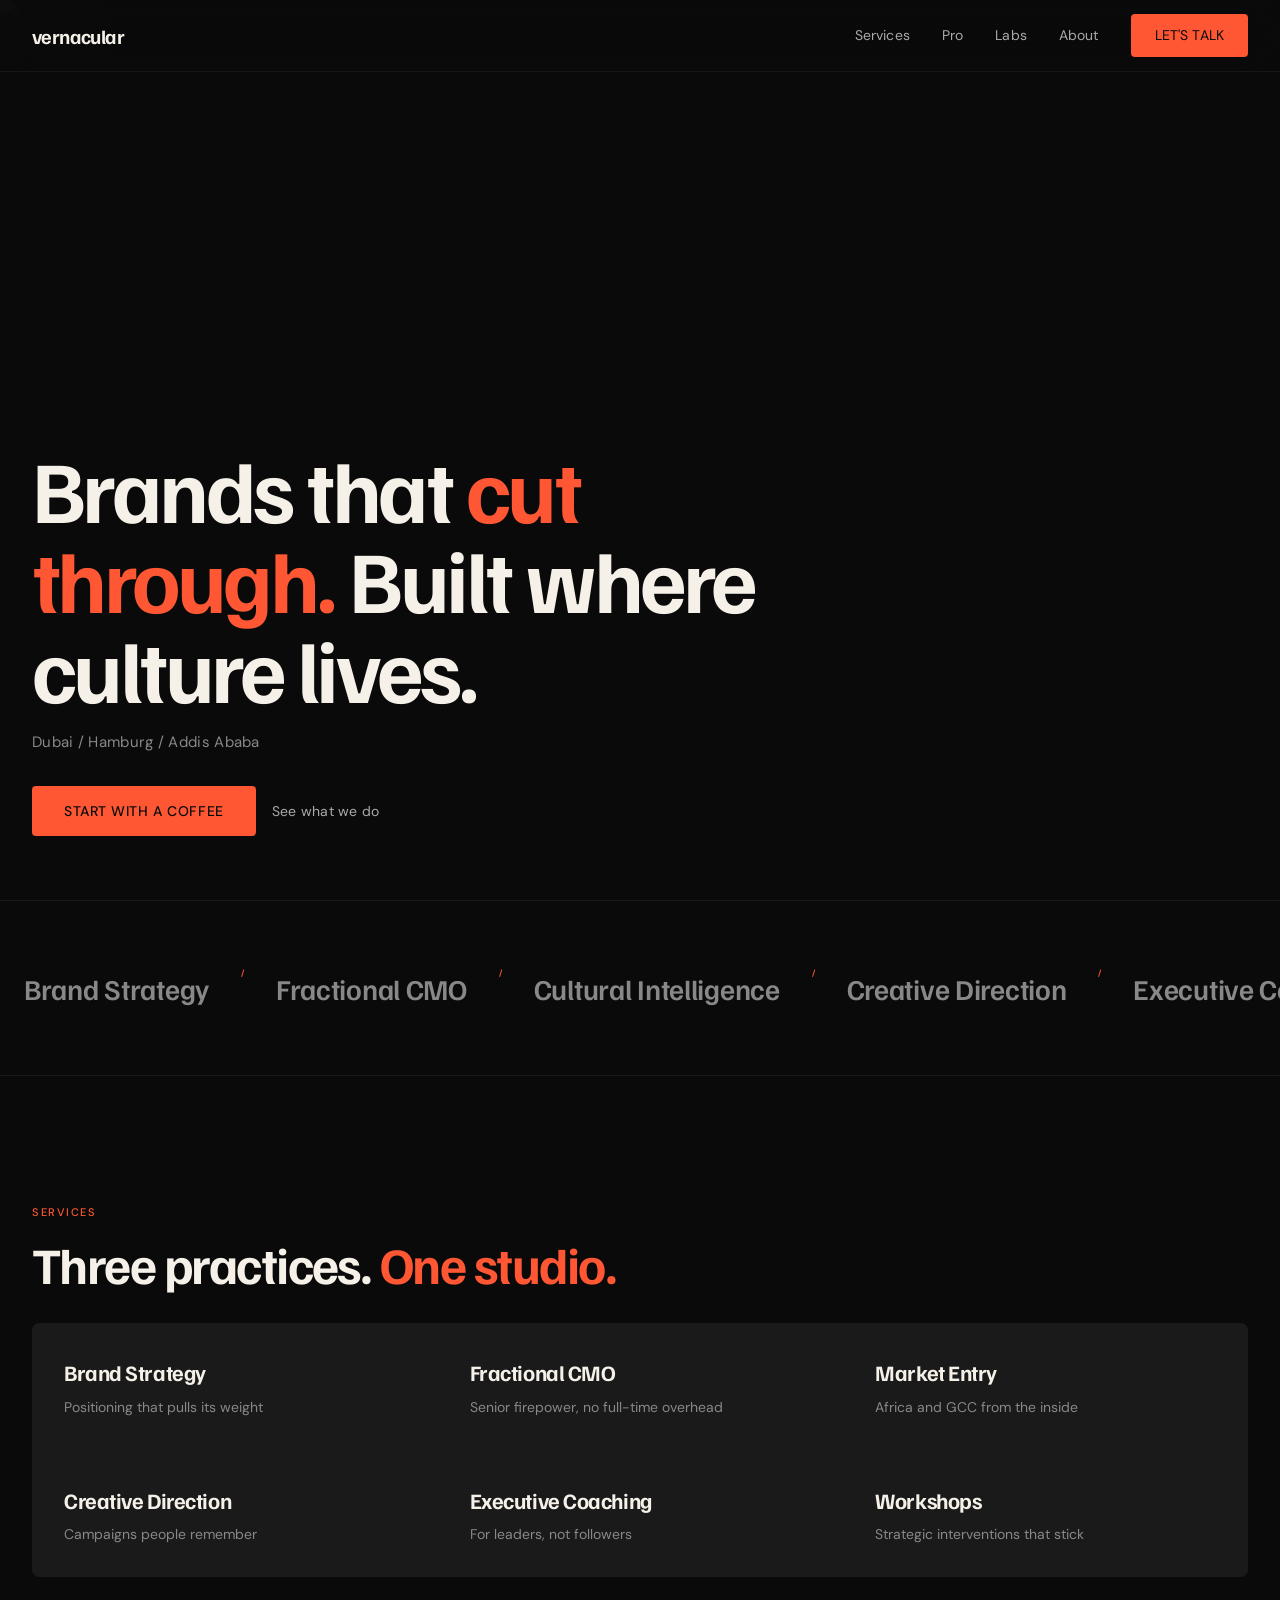
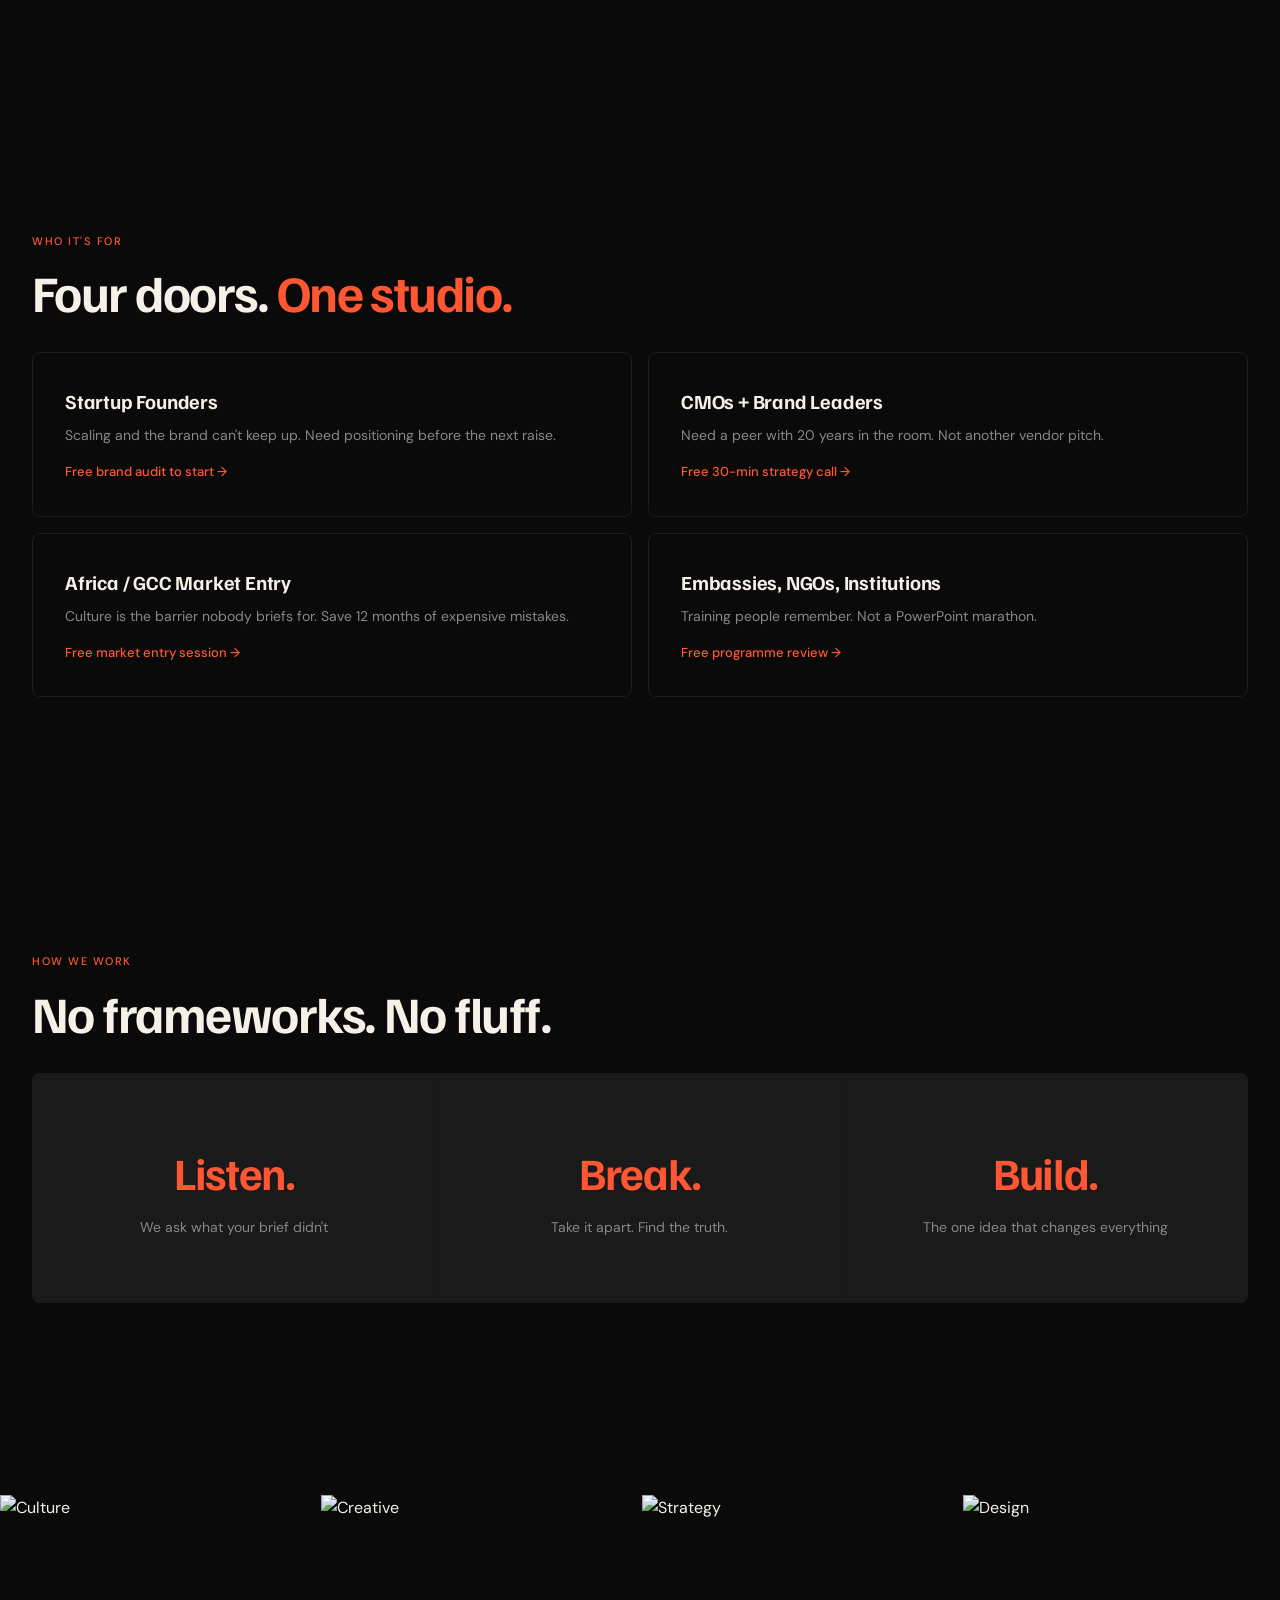
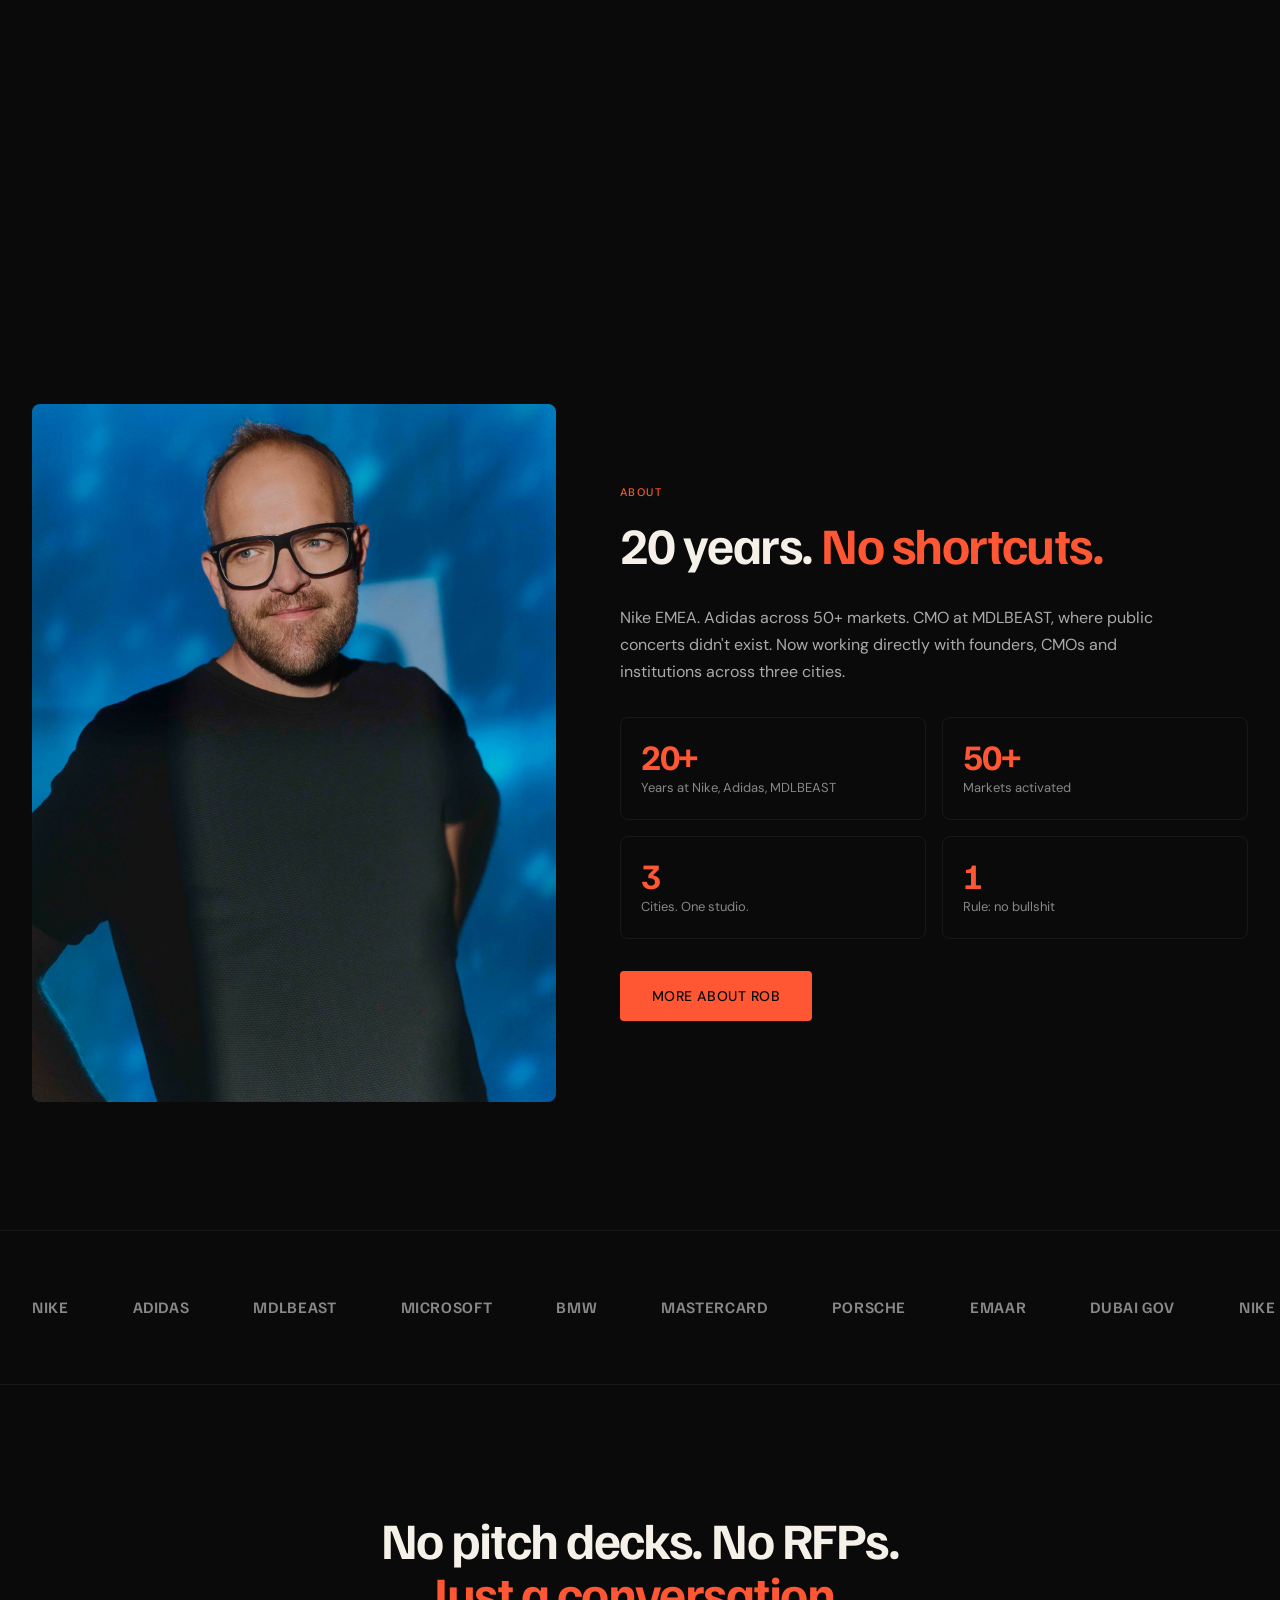
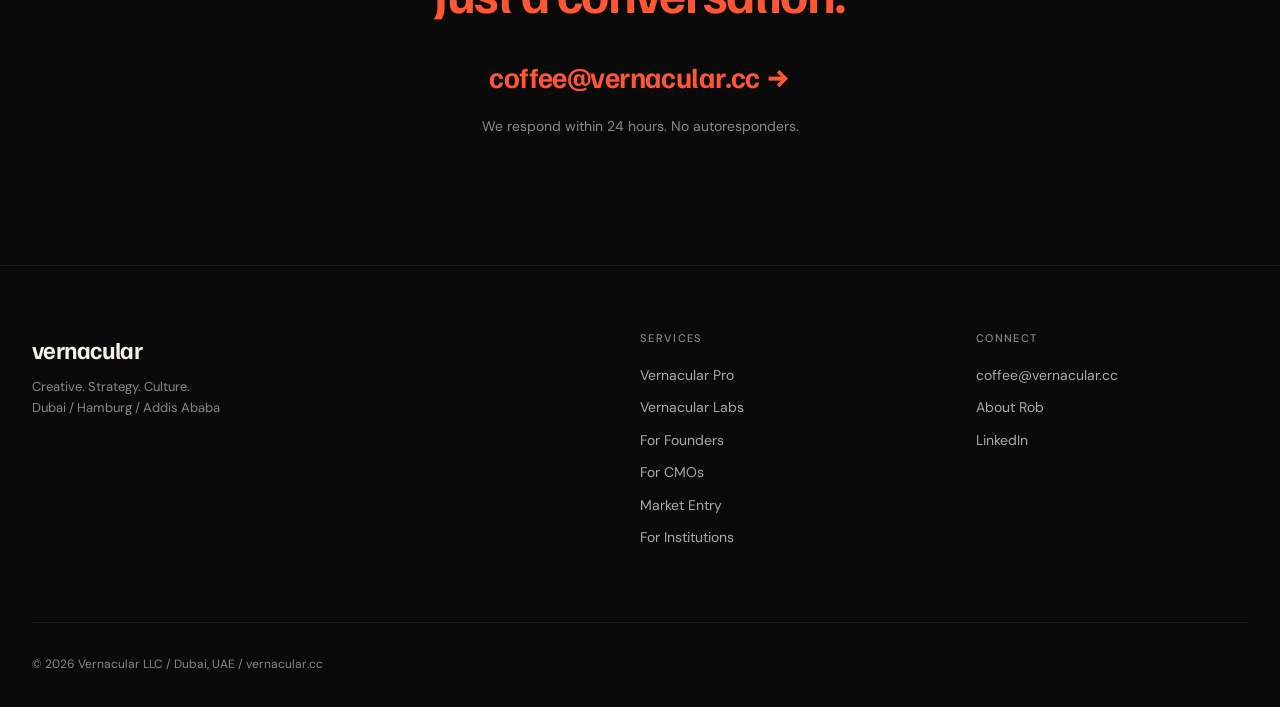
==== commit 51cc4996: "merge update index" ====
--- a/index.html
+++ b/index.html
@@ -3,16 +3,16 @@
 <head>
   <meta charset="UTF-8">
   <meta name="viewport" content="width=device-width, initial-scale=1.0">
-  <title>Vernacular — Creative. Strategy. Culture.</title>
-  <meta name="description" content="Senior brand strategy and creative consultancy. We build brands that mean something. Dubai, Hamburg, Addis Ababa.">
-  <meta property="og:title" content="Vernacular — Creative. Strategy. Culture.">
-  <meta property="og:description" content="Brand strategy, fractional CMO, cultural intelligence. For founders, CMOs and institutions operating at the edge of culture.">
+  <title>Vernacular | Creative. Strategy. Culture.</title>
+  <meta name="description" content="Vernacular builds brands that mean something. Brand strategy, fractional CMO, creative direction and cultural intelligence. Dubai, Hamburg, Addis Ababa.">
+  <meta property="og:title" content="Vernacular | Creative. Strategy. Culture.">
+  <meta property="og:description" content="We build brands that cut through. Brand strategy, fractional CMO, cultural intelligence across Dubai, Hamburg and Addis Ababa.">
+  <meta property="og:type" content="website">
   <meta property="og:url" content="https://vernacular.cc">
+  <meta name="twitter:card" content="summary_large_image">
   <link rel="canonical" href="https://vernacular.cc">
-  <link rel="icon" type="image/svg+xml" href="assets/favicon.svg">
-  <link rel="stylesheet" href="css/system.css">
-  <link rel="stylesheet" href="css/home.css">
-  <!-- Google tag (gtag.js) -->
+  <link rel="stylesheet" href="css/style.css">
+  <!-- Google Analytics -->
   <script async src="https://www.googletagmanager.com/gtag/js?id=G-Y31WTXG2T3"></script>
   <script>
     window.dataLayer = window.dataLayer || [];
@@ -24,354 +24,249 @@
 <body>
 
   <!-- NAV -->
-  <nav class="v-nav v-nav--dark" id="main-nav">
-    <div class="v-nav__brand">
-      <div class="v-nav__logo">VERNACULAR</div>
-      <div class="v-nav__sub">Creative · Strategy · Culture</div>
-    </div>
-    <button class="v-nav__burger" aria-label="Menu"><span></span><span></span><span></span></button>
-    <ul class="v-nav__links">
-      <li><a href="#for-you">Who It's For</a></li>
-      <li><a href="#offerings">Services</a></li>
-      <li><a href="#about">About</a></li>
-      <li><a href="labs/index.html" class="nav-sub-labs">Labs</a></li>
-      <li><a href="pro/index.html" class="nav-sub-pro">Pro</a></li>
-      <li><a href="mailto:coffee@vernacular.cc" class="nav-pill">Let's talk</a></li>
-    </ul>
+  <nav class="nav">
+    <a href="index.html" class="nav-wordmark">vernacular</a>
+    <div class="nav-toggle">
+      <span></span><span></span><span></span>
+    </div>
+    <div class="nav-links">
+      <a href="#services">Services</a>
+      <a href="pro/index.html">Pro</a>
+      <a href="labs/index.html">Labs</a>
+      <a href="about/index.html">About</a>
+      <a href="mailto:coffee@vernacular.cc" class="nav-cta">Let's talk</a>
+    </div>
   </nav>
 
-  <!-- HERO — DARK -->
-  <section class="s-dark hero section-pad--lg">
-    <div class="hero__bg">
-      <img src="assets/images/texture-abstract2.jpg" alt="" aria-hidden="true">
-      <div class="hero__bg-overlay"></div>
-    </div>
-    <div class="container hero__inner">
-      <div class="hero__left">
-        <div class="hero__locations reveal">
-          <span class="loc-dot"></span>Dubai
-          <span class="loc-sep">·</span>Hamburg
-          <span class="loc-sep">·</span>Addis Ababa
-        </div>
-        <h1 class="v-display hero__title reveal rd1">
-          <span class="title-v">V</span>ERNACULAR
-        </h1>
-        <p class="hero__tagline reveal rd2">
-          We build brands that<br>mean something.
-        </p>
-        <div class="hero__actions reveal rd3">
-          <a href="mailto:coffee@vernacular.cc" class="v-btn v-btn--signal">Start with a coffee →</a>
-          <a href="#offerings" class="v-btn v-btn--ghost-dark">See what we do</a>
-        </div>
-      </div>
-      <div class="hero__right reveal rd2">
-        <div class="hero__stats">
-          <div class="hero__stat">
-            <div class="hero__stat-num">20+</div>
-            <div class="hero__stat-label">Years at Nike,<br>Adidas & MDLBEAST</div>
+  <!-- HERO -->
+  <section class="hero">
+    <div class="hero-bg">
+      <img src="https://images.unsplash.com/photo-1533577116850-9cc66cad8a9b?w=1600&q=80" alt="Culture" loading="eager">
+    </div>
+    <div class="hero-content">
+      <h1>Brands that <span class="accent">cut through.</span> Built where culture lives.</h1>
+      <p class="hero-sub">Dubai / Hamburg / Addis Ababa</p>
+      <div class="hero-cta-row">
+        <a href="mailto:coffee@vernacular.cc" class="btn-primary">Start with a coffee</a>
+        <a href="#services" class="btn-ghost">See what we do</a>
+      </div>
+    </div>
+  </section>
+
+  <!-- SERVICE TICKER -->
+  <div class="ticker-wrap">
+    <div class="ticker">
+      <span>Brand Strategy</span><span class="dot">/</span>
+      <span>Fractional CMO</span><span class="dot">/</span>
+      <span>Cultural Intelligence</span><span class="dot">/</span>
+      <span>Creative Direction</span><span class="dot">/</span>
+      <span>Executive Coaching</span><span class="dot">/</span>
+      <span>Market Entry</span><span class="dot">/</span>
+      <span>Workshops</span><span class="dot">/</span>
+      <span>Narrative Design</span><span class="dot">/</span>
+      <span>Brand Strategy</span><span class="dot">/</span>
+      <span>Fractional CMO</span><span class="dot">/</span>
+      <span>Cultural Intelligence</span><span class="dot">/</span>
+      <span>Creative Direction</span><span class="dot">/</span>
+      <span>Executive Coaching</span><span class="dot">/</span>
+      <span>Market Entry</span><span class="dot">/</span>
+      <span>Workshops</span><span class="dot">/</span>
+      <span>Narrative Design</span><span class="dot">/</span>
+    </div>
+  </div>
+
+  <!-- SERVICES -->
+  <section class="section" id="services">
+    <div class="container">
+      <div class="reveal">
+        <p class="section-label">Services</p>
+        <h2 class="section-headline">Three practices. <span class="accent">One studio.</span></h2>
+      </div>
+      <div class="services-grid reveal" data-stagger>
+        <a href="index.html#brand-strategy" class="service-card">
+          <span class="arrow">&rarr;</span>
+          <h3>Brand Strategy</h3>
+          <p>Positioning that pulls its weight</p>
+        </a>
+        <a href="pro/index.html" class="service-card">
+          <span class="arrow">&rarr;</span>
+          <h3>Fractional CMO</h3>
+          <p>Senior firepower, no full-time overhead</p>
+        </a>
+        <a href="landing/market-entry.html" class="service-card">
+          <span class="arrow">&rarr;</span>
+          <h3>Market Entry</h3>
+          <p>Africa and GCC from the inside</p>
+        </a>
+        <a href="index.html#brand-strategy" class="service-card">
+          <span class="arrow">&rarr;</span>
+          <h3>Creative Direction</h3>
+          <p>Campaigns people remember</p>
+        </a>
+        <a href="pro/index.html" class="service-card">
+          <span class="arrow">&rarr;</span>
+          <h3>Executive Coaching</h3>
+          <p>For leaders, not followers</p>
+        </a>
+        <a href="labs/index.html" class="service-card">
+          <span class="arrow">&rarr;</span>
+          <h3>Workshops</h3>
+          <p>Strategic interventions that stick</p>
+        </a>
+      </div>
+    </div>
+  </section>
+
+  <!-- WHO IT'S FOR -->
+  <section class="section" id="who">
+    <div class="container">
+      <div class="reveal">
+        <p class="section-label">Who it's for</p>
+        <h2 class="section-headline">Four doors. <span class="accent">One studio.</span></h2>
+      </div>
+      <div class="icp-grid reveal" data-stagger>
+        <a href="landing/founders.html" class="icp-card">
+          <h3>Startup Founders</h3>
+          <p>Scaling and the brand can't keep up. Need positioning before the next raise.</p>
+          <span class="hook">Free brand audit to start &rarr;</span>
+        </a>
+        <a href="landing/cmos.html" class="icp-card">
+          <h3>CMOs + Brand Leaders</h3>
+          <p>Need a peer with 20 years in the room. Not another vendor pitch.</p>
+          <span class="hook">Free 30-min strategy call &rarr;</span>
+        </a>
+        <a href="landing/market-entry.html" class="icp-card">
+          <h3>Africa / GCC Market Entry</h3>
+          <p>Culture is the barrier nobody briefs for. Save 12 months of expensive mistakes.</p>
+          <span class="hook">Free market entry session &rarr;</span>
+        </a>
+        <a href="landing/institutions.html" class="icp-card">
+          <h3>Embassies, NGOs, Institutions</h3>
+          <p>Training people remember. Not a PowerPoint marathon.</p>
+          <span class="hook">Free programme review &rarr;</span>
+        </a>
+      </div>
+    </div>
+  </section>
+
+  <!-- PROCESS -->
+  <section class="section">
+    <div class="container">
+      <div class="reveal">
+        <p class="section-label">How we work</p>
+        <h2 class="section-headline">No frameworks. No fluff.</h2>
+      </div>
+      <div class="process-row reveal">
+        <div class="process-step">
+          <div class="word">Listen.</div>
+          <div class="desc">We ask what your brief didn't</div>
+        </div>
+        <div class="process-step">
+          <div class="word">Break.</div>
+          <div class="desc">Take it apart. Find the truth.</div>
+        </div>
+        <div class="process-step">
+          <div class="word">Build.</div>
+          <div class="desc">The one idea that changes everything</div>
+        </div>
+      </div>
+    </div>
+  </section>
+
+  <!-- IMAGE STRIP -->
+  <div class="image-grid">
+    <img src="https://images.unsplash.com/photo-1531384441138-2736e62e0919?w=600&q=80" alt="Culture" loading="lazy">
+    <img src="https://images.unsplash.com/photo-1534423861386-85a16f5d13fd?w=600&q=80" alt="Creative" loading="lazy">
+    <img src="https://images.unsplash.com/photo-1494232410401-ad00d5433cfa?w=600&q=80" alt="Strategy" loading="lazy">
+    <img src="https://images.unsplash.com/photo-1518998053901-5348d3961a04?w=600&q=80" alt="Design" loading="lazy">
+  </div>
+
+  <!-- ABOUT TEASER -->
+  <section class="section" id="about">
+    <div class="container">
+      <div class="about-grid">
+        <div class="about-image reveal">
+          <img src="assets/images/rob-bock.jpg" alt="Robert Bock" loading="lazy">
+        </div>
+        <div class="reveal">
+          <p class="section-label">About</p>
+          <h2 class="section-headline">20 years. <span class="accent">No shortcuts.</span></h2>
+          <p class="section-body">
+            Nike EMEA. Adidas across 50+ markets. CMO at MDLBEAST, where public concerts didn't exist. Now working directly with founders, CMOs and institutions across three cities.
+          </p>
+          <div class="about-stats" data-stagger>
+            <div class="stat">
+              <div class="number">20+</div>
+              <div class="label">Years at Nike, Adidas, MDLBEAST</div>
+            </div>
+            <div class="stat">
+              <div class="number">50+</div>
+              <div class="label">Markets activated</div>
+            </div>
+            <div class="stat">
+              <div class="number">3</div>
+              <div class="label">Cities. One studio.</div>
+            </div>
+            <div class="stat">
+              <div class="number">1</div>
+              <div class="label">Rule: no bullshit</div>
+            </div>
           </div>
-          <div class="hero__stat">
-            <div class="hero__stat-num">50+</div>
-            <div class="hero__stat-label">Markets activated<br>across 4 continents</div>
+          <div style="margin-top: 2rem;">
+            <a href="about/index.html" class="btn-primary">More about Rob</a>
           </div>
-          <div class="hero__stat">
-            <div class="hero__stat-num">3</div>
-            <div class="hero__stat-label">Cities. One studio.<br>No excuses.</div>
-          </div>
-        </div>
-      </div>
-    </div>
-  </section>
-
-  <!-- TICKER — on yellow band -->
-  <div class="s-dark">
-    <div class="v-ticker">
-      <div class="v-ticker__track">
-        <span>Brand Strategy</span><span class="tick-dot">✦</span>
-        <span>Fractional CMO</span><span class="tick-dot">✦</span>
-        <span>Cultural Intelligence</span><span class="tick-dot">✦</span>
-        <span>Creative Direction</span><span class="tick-dot">✦</span>
-        <span>Executive Coaching</span><span class="tick-dot">✦</span>
-        <span>Institutional Workshops</span><span class="tick-dot">✦</span>
-        <span>Market Entry</span><span class="tick-dot">✦</span>
-        <span>Narrative Design</span><span class="tick-dot">✦</span>
-        <span>Brand Strategy</span><span class="tick-dot">✦</span>
-        <span>Fractional CMO</span><span class="tick-dot">✦</span>
-        <span>Cultural Intelligence</span><span class="tick-dot">✦</span>
-        <span>Creative Direction</span><span class="tick-dot">✦</span>
-        <span>Executive Coaching</span><span class="tick-dot">✦</span>
-        <span>Institutional Workshops</span><span class="tick-dot">✦</span>
-        <span>Market Entry</span><span class="tick-dot">✦</span>
-        <span>Narrative Design</span><span class="tick-dot">✦</span>
-        <span>Brand Strategy</span><span class="tick-dot">✦</span>
-        <span>Fractional CMO</span><span class="tick-dot">✦</span>
-        <span>Cultural Intelligence</span><span class="tick-dot">✦</span>
-        <span>Creative Direction</span><span class="tick-dot">✦</span>
-        <span>Executive Coaching</span><span class="tick-dot">✦</span>
-        <span>Institutional Workshops</span><span class="tick-dot">✦</span>
-        <span>Market Entry</span><span class="tick-dot">✦</span>
-        <span>Narrative Design</span><span class="tick-dot">✦</span>
-      </div>
+        </div>
+      </div>
+    </div>
+  </section>
+
+  <!-- LOGO TICKER -->
+  <div class="ticker-wrap">
+    <div class="logo-ticker">
+      <span>Nike</span><span>Adidas</span><span>MDLBEAST</span><span>Microsoft</span><span>BMW</span><span>Mastercard</span><span>Porsche</span><span>Emaar</span><span>Dubai Gov</span>
+      <span>Nike</span><span>Adidas</span><span>MDLBEAST</span><span>Microsoft</span><span>BMW</span><span>Mastercard</span><span>Porsche</span><span>Emaar</span><span>Dubai Gov</span>
     </div>
   </div>
 
-  <!-- WHO IT'S FOR — YELLOW (elevated) -->
-  <section id="for-you" class="s-yellow section-pad">
-    <div class="container">
-      <div class="v-label reveal">Who this is for</div>
-      <h2 class="v-heading reveal rd1">Pick your problem.</h2>
-      <div class="icp-grid reveal rd2">
-
-        <a href="mailto:coffee@vernacular.cc?subject=Brand%20Strategy%20Audit" class="icp-card icp-card--dark">
-          <div class="icp-num">01</div>
-          <div class="icp-title">You're a startup founder</div>
-          <ul class="icp-bullets">
-            <li>Brand not pulling its weight</li>
-            <li>Need positioning before you scale</li>
-            <li>No time for agency overhead</li>
-          </ul>
-          <div class="icp-hook">Free brand audit →</div>
-        </a>
-
-        <a href="pro/index.html" class="icp-card icp-card--dark">
-          <div class="icp-num">02</div>
-          <div class="icp-title">You're a CMO or brand leader</div>
-          <ul class="icp-bullets">
-            <li>Need a peer, not another vendor</li>
-            <li>Team lacks strategic seniority</li>
-            <li>Board wants results faster</li>
-          </ul>
-          <div class="icp-hook">Free 30-min strategy call →</div>
-        </a>
-
-        <a href="mailto:coffee@vernacular.cc?subject=Market%20Entry%20Consultation" class="icp-card icp-card--dark">
-          <div class="icp-num">03</div>
-          <div class="icp-title">You're entering Africa or the GCC</div>
-          <ul class="icp-bullets">
-            <li>Culture is the barrier nobody briefs for</li>
-            <li>We know both markets from inside</li>
-            <li>Save 12 months of expensive mistakes</li>
-          </ul>
-          <div class="icp-hook">Free market entry call →</div>
-        </a>
-
-        <a href="labs/index.html" class="icp-card icp-card--dark">
-          <div class="icp-num">04</div>
-          <div class="icp-title">You're an embassy, NGO or institution</div>
-          <ul class="icp-bullets">
-            <li>Need training people remember</li>
-            <li>Not a PowerPoint marathon</li>
-            <li>Strategic intervention, built for Addis</li>
-          </ul>
-          <div class="icp-hook">Free programme review →</div>
-        </a>
-
-      </div>
-    </div>
-  </section>
-
-  <!-- THREE OFFERINGS — PAPER/LIGHT -->
-  <section id="offerings" class="s-paper section-pad">
-    <div class="container">
-      <div class="v-label reveal">Three practices. One studio.</div>
-      <h2 class="v-heading reveal rd1">We solve problems.<br>Pick yours.</h2>
-      <div class="offerings-grid reveal rd2">
-
-        <div class="offering offering--core">
-          <div class="offering__accent"></div>
-          <div class="offering__header">
-            <div class="offering__label">Vernacular</div>
-            <div class="offering__title">Brand &amp; Creative Strategy</div>
-          </div>
-          <ul class="offering__points">
-            <li>Brand positioning &amp; identity</li>
-            <li>Campaign strategy &amp; creative direction</li>
-            <li>Market entry — Africa / GCC corridor</li>
-          </ul>
-          <div class="offering__footer">
-            <div class="offering__free">Free brand audit to start</div>
-            <a href="mailto:coffee@vernacular.cc?subject=Brand%20Strategy%20Enquiry" class="v-btn v-btn--ink">Work with us →</a>
-          </div>
-        </div>
-
-        <div class="offering offering--pro">
-          <div class="offering__accent"></div>
-          <div class="offering__header">
-            <div class="offering__label" style="color:var(--pro-accent);">Vernacular Pro</div>
-            <div class="offering__title">For CMOs &amp; Founders</div>
-          </div>
-          <ul class="offering__points">
-            <li>Fractional CMO engagements</li>
-            <li>1:1 executive coaching</li>
-            <li>Marketing org &amp; team architecture</li>
-          </ul>
-          <div class="offering__footer">
-            <div class="offering__free" style="color:var(--pro-accent);">Free 30-min call to start</div>
-            <a href="pro/index.html" class="v-btn v-btn--pro">Explore Pro →</a>
-          </div>
-        </div>
-
-        <div class="offering offering--labs">
-          <div class="offering__accent"></div>
-          <div class="offering__header">
-            <div class="offering__label" style="color:var(--labs-accent);">Vernacular Labs</div>
-            <div class="offering__title">Training &amp; Workshop Studio</div>
-          </div>
-          <ul class="offering__points">
-            <li>Cultural intelligence workshops</li>
-            <li>Institutional storytelling &amp; AI</li>
-            <li>Bespoke off-sites &amp; interventions</li>
-          </ul>
-          <div class="offering__footer">
-            <div class="offering__free" style="color:var(--labs-accent);">Free programme review to start</div>
-            <a href="labs/index.html" class="v-btn v-btn--labs">Explore Labs →</a>
-          </div>
-        </div>
-
-      </div>
-    </div>
-  </section>
-
-  <!-- TICKER 2 -->
-  <div class="s-yellow">
-    <div class="v-ticker" style="background:var(--ink);">
-      <div class="v-ticker__track">
-        <span>Nike</span><span class="tick-dot">·</span>
-        <span>Adidas</span><span class="tick-dot">·</span>
-        <span>MDLBEAST</span><span class="tick-dot">·</span>
-        <span>Microsoft</span><span class="tick-dot">·</span>
-        <span>BMW</span><span class="tick-dot">·</span>
-        <span>Mastercard</span><span class="tick-dot">·</span>
-        <span>Porsche</span><span class="tick-dot">·</span>
-        <span>Emaar</span><span class="tick-dot">·</span>
-        <span>Dubai Gov</span><span class="tick-dot">·</span>
-        <span>Nike</span><span class="tick-dot">·</span>
-        <span>Adidas</span><span class="tick-dot">·</span>
-        <span>MDLBEAST</span><span class="tick-dot">·</span>
-        <span>Microsoft</span><span class="tick-dot">·</span>
-        <span>BMW</span><span class="tick-dot">·</span>
-        <span>Mastercard</span><span class="tick-dot">·</span>
-        <span>Porsche</span><span class="tick-dot">·</span>
-        <span>Emaar</span><span class="tick-dot">·</span>
-        <span>Dubai Gov</span><span class="tick-dot">·</span>
-        <span>Nike</span><span class="tick-dot">·</span>
-        <span>Adidas</span><span class="tick-dot">·</span>
-        <span>MDLBEAST</span><span class="tick-dot">·</span>
-        <span>Microsoft</span><span class="tick-dot">·</span>
-        <span>BMW</span><span class="tick-dot">·</span>
-        <span>Mastercard</span><span class="tick-dot">·</span>
-      </div>
-    </div>
-  </div>
-
-  <!-- ABOUT — DARK -->
-  <section id="about" class="s-dark section-pad">
-    <div class="container about-inner">
-      <div class="about-img reveal">
-        <img src="assets/images/rob-bock-crop.jpg" alt="Robert Bock, Founder of Vernacular">
-        <div class="about-img__caption">Robert Bock — Founder</div>
-        <div class="about-locations">
-          <div class="about-loc about-loc--active"><span class="loc-pulse"></span>Dubai, UAE</div>
-          <div class="about-loc"><span class="loc-dot-sm"></span>Hamburg, DE</div>
-          <div class="about-loc"><span class="loc-dot-sm"></span>Addis Ababa, ET</div>
-        </div>
-      </div>
-      <div class="about-text">
-        <div class="v-label reveal">The person behind it</div>
-        <h2 class="v-heading reveal rd1">20 years.<br>No shortcuts.</h2>
-        <ul class="about-bullets reveal rd2">
-          <li>Nike EMEA — Brand Activation, including Beijing 2008 Olympics</li>
-          <li>Adidas Brand Activation Director across 50+ emerging markets</li>
-          <li>CMO at MDLBEAST — built the brand where public concerts didn't exist</li>
-          <li>Now working directly with founders, CMOs and institutions</li>
-        </ul>
-        <div class="picasso-block reveal rd3">
-          <div class="picasso-quote">"It took me 40 years."</div>
-          <div class="picasso-attr">Pablo Picasso — on a 30-second sketch</div>
-          <div class="picasso-note">We price the outcome. Not the hours.</div>
-        </div>
-        <a href="mailto:coffee@vernacular.cc" class="v-btn v-btn--signal reveal rd3">Start with a coffee →</a>
-      </div>
-    </div>
-  </section>
-
-  <!-- HOW WE WORK — YELLOW -->
-  <section class="s-yellow section-pad">
-    <div class="container">
-      <div class="v-label reveal">How we work</div>
-      <h2 class="v-heading reveal rd1">The Vernacular<br>Molecular Smasher.</h2>
-      <div class="vms-visual reveal rd2">
-        <div class="vms-step">
-          <div class="vms-step__num">01</div>
-          <div class="vms-step__title">Brief</div>
-          <div class="vms-step__desc">We ask the questions your brief didn't answer.</div>
-        </div>
-        <div class="vms-arrow">→</div>
-        <div class="vms-step">
-          <div class="vms-step__num">02</div>
-          <div class="vms-step__title">Smash</div>
-          <div class="vms-step__desc">Break it apart. Research. Provoke. Rebuild.</div>
-        </div>
-        <div class="vms-arrow">→</div>
-        <div class="vms-step">
-          <div class="vms-step__num">03</div>
-          <div class="vms-step__title">Spark</div>
-          <div class="vms-step__desc">The one idea that makes everything else obvious.</div>
-        </div>
-      </div>
-    </div>
-  </section>
-
-  <!-- CTA — DARK -->
-  <section class="s-dark section-pad cta-section">
-    <div class="cta-bg">
-      <img src="assets/images/texture-smoke.jpg" alt="" aria-hidden="true">
-      <div class="cta-bg__overlay"></div>
-    </div>
-    <div class="container cta-inner">
-      <div class="reveal">
-        <div class="cta-kicker">Ready when you are.</div>
-        <h2 class="v-heading cta-title reveal rd1">No pitch decks.<br>No RFPs.<br>Just a conversation.</h2>
-      </div>
-      <div class="cta-action reveal rd2">
-        <a href="mailto:coffee@vernacular.cc" class="v-btn v-btn--signal cta-btn">coffee@vernacular.cc →</a>
-        <div class="cta-note">We respond within 24 hours.</div>
+  <!-- CTA -->
+  <section class="cta-section">
+    <div class="container">
+      <div class="reveal">
+        <h2 class="section-headline" style="text-align:center;">No pitch decks. No RFPs. <span class="accent">Just a conversation.</span></h2>
+        <div style="text-align:center; margin-top: 2rem;">
+          <a href="mailto:coffee@vernacular.cc" class="cta-email">coffee@vernacular.cc &rarr;</a>
+        </div>
+        <p class="cta-note" style="text-align:center;">We respond within 24 hours. No autoresponders.</p>
       </div>
     </div>
   </section>
 
   <!-- FOOTER -->
-  <footer class="v-footer">
-    <div class="container">
-      <div class="v-footer__grid">
+  <footer class="footer">
+    <div class="container">
+      <div class="footer-grid">
         <div>
-          <div class="v-footer__brand">VERNACULAR</div>
-          <div class="v-footer__tagline">Creative · Strategy · Culture</div>
-          <p style="margin-top:16px;font-family:var(--font-mono);font-size:11px;color:rgba(242,239,232,0.35);line-height:1.7;">Dubai · Hamburg · Addis Ababa<br>vernacular.cc</p>
-        </div>
-        <div>
-          <div class="v-footer__col-title">Services</div>
-          <ul class="v-footer__links">
-            <li><a href="#offerings">Brand Strategy</a></li>
-            <li><a href="pro/index.html">Vernacular Pro</a></li>
-            <li><a href="labs/index.html">Vernacular Labs</a></li>
-            <li><a href="mailto:coffee@vernacular.cc">Get in touch</a></li>
-          </ul>
-        </div>
-        <div>
-          <div class="v-footer__col-title">Quick links</div>
-          <ul class="v-footer__links">
-            <li><a href="#for-you">Who it's for</a></li>
-            <li><a href="#about">About Rob</a></li>
-            <li><a href="mailto:coffee@vernacular.cc?subject=Free%20Brand%20Audit">Free brand audit</a></li>
-            <li><a href="mailto:coffee@vernacular.cc?subject=Free%2030-Min%20Call">Free 30-min call</a></li>
-          </ul>
-        </div>
-      </div>
-      <div class="v-rule-dark"></div>
-      <div class="v-footer__bottom">
-        <span>© 2026 Vernacular LLC · Dubai, UAE</span>
-        <span>vernacular.cc</span>
+          <div class="footer-wordmark">vernacular</div>
+          <p class="footer-tagline">Creative. Strategy. Culture.<br>Dubai / Hamburg / Addis Ababa</p>
+        </div>
+        <div class="footer-col">
+          <h4>Services</h4>
+          <a href="pro/index.html">Vernacular Pro</a>
+          <a href="labs/index.html">Vernacular Labs</a>
+          <a href="landing/founders.html">For Founders</a>
+          <a href="landing/cmos.html">For CMOs</a>
+          <a href="landing/market-entry.html">Market Entry</a>
+          <a href="landing/institutions.html">For Institutions</a>
+        </div>
+        <div class="footer-col">
+          <h4>Connect</h4>
+          <a href="mailto:coffee@vernacular.cc">coffee@vernacular.cc</a>
+          <a href="about/index.html">About Rob</a>
+          <a href="https://www.linkedin.com/in/robbock/" target="_blank" rel="noopener">LinkedIn</a>
+        </div>
+      </div>
+      <div class="footer-bottom">
+        &copy; 2026 Vernacular LLC / Dubai, UAE / vernacular.cc
       </div>
     </div>
   </footer>
--- a/css/style.css
+++ b/css/style.css
@@ -0,0 +1,785 @@
+@import url('https://fonts.googleapis.com/css2?family=Familjen+Grotesk:ital,wght@0,400;0,500;0,600;0,700;1,400;1,500&family=DM+Sans:ital,opsz,wght@0,9..40,300;0,9..40,400;0,9..40,500;1,9..40,300;1,9..40,400&display=swap');
+
+:root {
+  --ink: #0A0A0A;
+  --charcoal: #1A1A1A;
+  --coral: #FF5733;
+  --tangerine: #FF7849;
+  --coral-dim: rgba(255, 87, 51, 0.15);
+  --bone: #F5F0E8;
+  --bone-dark: #EDE7DB;
+  --muted: #888888;
+  --muted-light: #AAAAAA;
+  --white: #FFFFFF;
+
+  --font-display: 'Familjen Grotesk', sans-serif;
+  --font-body: 'DM Sans', sans-serif;
+
+  --space-xs: 0.5rem;
+  --space-sm: 1rem;
+  --space-md: 2rem;
+  --space-lg: 4rem;
+  --space-xl: 8rem;
+  --space-2xl: 12rem;
+
+  --max-width: 1280px;
+  --nav-height: 72px;
+}
+
+*, *::before, *::after {
+  margin: 0;
+  padding: 0;
+  box-sizing: border-box;
+}
+
+::selection {
+  background: var(--coral);
+  color: var(--ink);
+}
+
+html {
+  font-size: 16px;
+  scroll-behavior: smooth;
+  -webkit-font-smoothing: antialiased;
+  -moz-osx-font-smoothing: grayscale;
+}
+
+body {
+  font-family: var(--font-body);
+  background: var(--ink);
+  color: var(--bone);
+  line-height: 1.6;
+  overflow-x: hidden;
+}
+
+a {
+  color: inherit;
+  text-decoration: none;
+}
+
+img {
+  max-width: 100%;
+  height: auto;
+  display: block;
+}
+
+.container {
+  max-width: var(--max-width);
+  margin: 0 auto;
+  padding: 0 var(--space-md);
+}
+
+/* NAV */
+.nav {
+  position: fixed;
+  top: 0;
+  left: 0;
+  width: 100%;
+  height: var(--nav-height);
+  z-index: 1000;
+  display: flex;
+  align-items: center;
+  justify-content: space-between;
+  padding: 0 var(--space-md);
+  background: rgba(10, 10, 10, 0.9);
+  backdrop-filter: blur(20px);
+  -webkit-backdrop-filter: blur(20px);
+  border-bottom: 1px solid rgba(245, 240, 232, 0.06);
+  transition: transform 0.4s ease;
+}
+
+.nav.hidden {
+  transform: translateY(-100%);
+}
+
+.nav-wordmark {
+  font-family: var(--font-display);
+  font-size: 20px;
+  font-weight: 700;
+  letter-spacing: -0.03em;
+  color: var(--bone);
+}
+
+.nav-links {
+  display: flex;
+  align-items: center;
+  gap: 32px;
+}
+
+.nav-links a {
+  font-family: var(--font-body);
+  font-size: 14px;
+  font-weight: 400;
+  color: var(--muted-light);
+  transition: color 0.2s;
+  letter-spacing: 0.01em;
+}
+
+.nav-links a:hover {
+  color: var(--bone);
+}
+
+.nav-cta {
+  background: var(--coral) !important;
+  color: var(--ink) !important;
+  padding: 10px 24px;
+  border-radius: 4px;
+  font-weight: 500;
+  font-size: 13px;
+  letter-spacing: 0.04em;
+  text-transform: uppercase;
+  transition: background 0.2s, transform 0.15s;
+}
+
+.nav-cta:hover {
+  background: var(--tangerine) !important;
+  transform: translateY(-1px);
+}
+
+.nav-toggle {
+  display: none;
+  flex-direction: column;
+  gap: 5px;
+  cursor: pointer;
+  z-index: 1001;
+}
+
+.nav-toggle span {
+  width: 24px;
+  height: 1.5px;
+  background: var(--bone);
+  transition: transform 0.3s, opacity 0.3s;
+}
+
+/* HERO */
+.hero {
+  min-height: 100vh;
+  display: flex;
+  flex-direction: column;
+  justify-content: flex-end;
+  padding: var(--space-xl) var(--space-md) var(--space-lg);
+  position: relative;
+  overflow: hidden;
+}
+
+.hero-bg {
+  position: absolute;
+  inset: 0;
+  z-index: 0;
+}
+
+.hero-bg img {
+  width: 100%;
+  height: 100%;
+  object-fit: cover;
+  opacity: 0.25;
+  filter: grayscale(30%);
+}
+
+.hero-bg::after {
+  content: '';
+  position: absolute;
+  inset: 0;
+  background: linear-gradient(to top, var(--ink) 10%, transparent 60%);
+}
+
+.hero-content {
+  position: relative;
+  z-index: 1;
+  max-width: 800px;
+}
+
+.hero h1 {
+  font-family: var(--font-display);
+  font-size: clamp(3rem, 7vw, 5.5rem);
+  font-weight: 700;
+  line-height: 1.02;
+  letter-spacing: -0.04em;
+  margin-bottom: var(--space-sm);
+}
+
+.hero h1 .accent {
+  color: var(--coral);
+}
+
+.hero-sub {
+  font-size: 15px;
+  color: var(--muted);
+  letter-spacing: 0.02em;
+}
+
+.hero-cta-row {
+  display: flex;
+  gap: 16px;
+  margin-top: var(--space-md);
+  align-items: center;
+}
+
+.btn-primary {
+  display: inline-block;
+  background: var(--coral);
+  color: var(--ink);
+  padding: 14px 32px;
+  border-radius: 4px;
+  font-family: var(--font-body);
+  font-weight: 500;
+  font-size: 14px;
+  letter-spacing: 0.04em;
+  text-transform: uppercase;
+  transition: background 0.2s, transform 0.15s;
+  border: none;
+  cursor: pointer;
+}
+
+.btn-primary:hover {
+  background: var(--tangerine);
+  transform: translateY(-1px);
+}
+
+.btn-ghost {
+  display: inline-block;
+  color: var(--muted-light);
+  padding: 14px 0;
+  font-family: var(--font-body);
+  font-weight: 400;
+  font-size: 14px;
+  letter-spacing: 0.02em;
+  transition: color 0.2s;
+  border: none;
+  background: none;
+  cursor: pointer;
+}
+
+.btn-ghost:hover {
+  color: var(--bone);
+}
+
+/* TICKER */
+.ticker-wrap {
+  overflow: hidden;
+  padding: var(--space-lg) 0;
+  border-top: 1px solid rgba(245, 240, 232, 0.06);
+  border-bottom: 1px solid rgba(245, 240, 232, 0.06);
+}
+
+.ticker {
+  display: flex;
+  animation: ticker-scroll 30s linear infinite;
+  width: max-content;
+}
+
+.ticker span {
+  font-family: var(--font-display);
+  font-size: clamp(1.2rem, 2.5vw, 1.8rem);
+  font-weight: 600;
+  color: var(--muted);
+  white-space: nowrap;
+  padding: 0 24px;
+  letter-spacing: -0.01em;
+}
+
+.ticker span.dot {
+  color: var(--coral);
+  padding: 0 8px;
+  font-size: 0.6em;
+  vertical-align: middle;
+}
+
+@keyframes ticker-scroll {
+  0% { transform: translateX(0); }
+  100% { transform: translateX(-50%); }
+}
+
+/* SECTIONS */
+.section {
+  padding: var(--space-xl) 0;
+}
+
+.section-label {
+  font-family: var(--font-body);
+  font-size: 11px;
+  font-weight: 500;
+  letter-spacing: 0.14em;
+  text-transform: uppercase;
+  color: var(--coral);
+  margin-bottom: var(--space-sm);
+}
+
+.section-headline {
+  font-family: var(--font-display);
+  font-size: clamp(2rem, 4vw, 3.5rem);
+  font-weight: 700;
+  line-height: 1.05;
+  letter-spacing: -0.03em;
+  max-width: 700px;
+  margin-bottom: var(--space-md);
+}
+
+.section-headline .accent {
+  color: var(--coral);
+}
+
+.section-body {
+  font-size: 16px;
+  color: var(--muted-light);
+  max-width: 560px;
+  line-height: 1.7;
+}
+
+/* SERVICES GRID */
+.services-grid {
+  display: grid;
+  grid-template-columns: repeat(3, 1fr);
+  gap: 1px;
+  background: rgba(245, 240, 232, 0.06);
+  border-radius: 8px;
+  overflow: hidden;
+  margin-top: var(--space-md);
+}
+
+.service-card {
+  background: var(--charcoal);
+  padding: var(--space-md);
+  transition: background 0.3s;
+  cursor: pointer;
+  position: relative;
+}
+
+.service-card:hover {
+  background: rgba(255, 87, 51, 0.08);
+}
+
+.service-card h3 {
+  font-family: var(--font-display);
+  font-size: 22px;
+  font-weight: 700;
+  letter-spacing: -0.02em;
+  margin-bottom: 6px;
+  color: var(--bone);
+}
+
+.service-card p {
+  font-size: 14px;
+  color: var(--muted);
+  line-height: 1.5;
+}
+
+.service-card .arrow {
+  position: absolute;
+  top: var(--space-md);
+  right: var(--space-md);
+  color: var(--coral);
+  font-size: 18px;
+  opacity: 0;
+  transform: translateX(-8px);
+  transition: opacity 0.3s, transform 0.3s;
+}
+
+.service-card:hover .arrow {
+  opacity: 1;
+  transform: translateX(0);
+}
+
+/* ICP CARDS */
+.icp-grid {
+  display: grid;
+  grid-template-columns: repeat(2, 1fr);
+  gap: 16px;
+  margin-top: var(--space-md);
+}
+
+.icp-card {
+  border: 1px solid rgba(245, 240, 232, 0.08);
+  border-radius: 8px;
+  padding: var(--space-md);
+  transition: border-color 0.3s, background 0.3s;
+  cursor: pointer;
+}
+
+.icp-card:hover {
+  border-color: var(--coral);
+  background: rgba(255, 87, 51, 0.04);
+}
+
+.icp-card h3 {
+  font-family: var(--font-display);
+  font-size: 20px;
+  font-weight: 700;
+  letter-spacing: -0.01em;
+  margin-bottom: 8px;
+}
+
+.icp-card p {
+  font-size: 14px;
+  color: var(--muted);
+  line-height: 1.5;
+  margin-bottom: 12px;
+}
+
+.icp-card .hook {
+  font-size: 13px;
+  color: var(--coral);
+  font-weight: 500;
+}
+
+/* PROCESS */
+.process-row {
+  display: grid;
+  grid-template-columns: repeat(3, 1fr);
+  gap: 1px;
+  background: rgba(245, 240, 232, 0.06);
+  border-radius: 8px;
+  overflow: hidden;
+  margin-top: var(--space-md);
+}
+
+.process-step {
+  background: var(--charcoal);
+  padding: var(--space-lg) var(--space-md);
+  text-align: center;
+}
+
+.process-step .word {
+  font-family: var(--font-display);
+  font-size: clamp(2rem, 3.5vw, 3rem);
+  font-weight: 700;
+  color: var(--coral);
+  letter-spacing: -0.03em;
+}
+
+.process-step .desc {
+  font-size: 14px;
+  color: var(--muted);
+  margin-top: 8px;
+}
+
+/* ABOUT */
+.about-grid {
+  display: grid;
+  grid-template-columns: 1fr 1.2fr;
+  gap: var(--space-lg);
+  align-items: center;
+}
+
+.about-image {
+  border-radius: 8px;
+  overflow: hidden;
+  aspect-ratio: 3/4;
+  position: relative;
+}
+
+.about-image img {
+  width: 100%;
+  height: 100%;
+  object-fit: cover;
+}
+
+.about-stats {
+  display: grid;
+  grid-template-columns: repeat(2, 1fr);
+  gap: 16px;
+  margin-top: var(--space-md);
+}
+
+.stat {
+  padding: 20px;
+  border: 1px solid rgba(245, 240, 232, 0.06);
+  border-radius: 8px;
+}
+
+.stat .number {
+  font-family: var(--font-display);
+  font-size: 36px;
+  font-weight: 700;
+  color: var(--coral);
+  letter-spacing: -0.03em;
+  line-height: 1;
+}
+
+.stat .label {
+  font-size: 13px;
+  color: var(--muted);
+  margin-top: 4px;
+}
+
+/* LOGO TICKER */
+.logo-ticker-wrap {
+  overflow: hidden;
+  padding: var(--space-md) 0;
+}
+
+.logo-ticker {
+  display: flex;
+  animation: ticker-scroll 25s linear infinite;
+  width: max-content;
+  align-items: center;
+}
+
+.logo-ticker span {
+  font-family: var(--font-display);
+  font-size: 16px;
+  font-weight: 600;
+  color: var(--muted);
+  white-space: nowrap;
+  padding: 0 32px;
+  letter-spacing: 0.04em;
+  text-transform: uppercase;
+}
+
+/* CTA SECTION */
+.cta-section {
+  padding: var(--space-xl) 0;
+  text-align: center;
+}
+
+.cta-section .section-headline {
+  max-width: 600px;
+  margin: 0 auto var(--space-md);
+}
+
+.cta-email {
+  font-family: var(--font-display);
+  font-size: clamp(1.2rem, 2.5vw, 1.8rem);
+  font-weight: 700;
+  color: var(--coral);
+  letter-spacing: -0.02em;
+  display: inline-block;
+  position: relative;
+}
+
+.cta-email::after {
+  content: '';
+  position: absolute;
+  bottom: -2px;
+  left: 0;
+  width: 100%;
+  height: 2px;
+  background: var(--coral);
+  transform: scaleX(0);
+  transform-origin: right;
+  transition: transform 0.4s ease;
+}
+
+.cta-email:hover::after {
+  transform: scaleX(1);
+  transform-origin: left;
+}
+
+.cta-note {
+  font-size: 14px;
+  color: var(--muted);
+  margin-top: var(--space-sm);
+}
+
+/* FOOTER */
+.footer {
+  padding: var(--space-lg) 0 var(--space-md);
+  border-top: 1px solid rgba(245, 240, 232, 0.06);
+}
+
+.footer-grid {
+  display: grid;
+  grid-template-columns: 2fr 1fr 1fr;
+  gap: var(--space-lg);
+  margin-bottom: var(--space-lg);
+}
+
+.footer-wordmark {
+  font-family: var(--font-display);
+  font-size: 24px;
+  font-weight: 700;
+  letter-spacing: -0.03em;
+  margin-bottom: 8px;
+}
+
+.footer-tagline {
+  font-size: 13px;
+  color: var(--muted);
+}
+
+.footer-col h4 {
+  font-family: var(--font-body);
+  font-size: 11px;
+  font-weight: 500;
+  letter-spacing: 0.12em;
+  text-transform: uppercase;
+  color: var(--muted);
+  margin-bottom: 16px;
+}
+
+.footer-col a {
+  display: block;
+  font-size: 14px;
+  color: var(--muted-light);
+  margin-bottom: 10px;
+  transition: color 0.2s;
+}
+
+.footer-col a:hover {
+  color: var(--coral);
+}
+
+.footer-bottom {
+  font-size: 12px;
+  color: var(--muted);
+  padding-top: var(--space-md);
+  border-top: 1px solid rgba(245, 240, 232, 0.06);
+}
+
+/* IMAGE GRID */
+.image-grid {
+  display: grid;
+  grid-template-columns: repeat(4, 1fr);
+  gap: 4px;
+  margin: var(--space-lg) 0;
+}
+
+.image-grid img {
+  width: 100%;
+  aspect-ratio: 1;
+  object-fit: cover;
+  filter: grayscale(20%);
+  transition: filter 0.4s, transform 0.4s;
+}
+
+.image-grid img:hover {
+  filter: grayscale(0%);
+  transform: scale(1.02);
+}
+
+/* ANIMATIONS */
+.reveal {
+  opacity: 0;
+  transform: translateY(30px);
+  transition: opacity 0.8s ease, transform 0.8s ease;
+}
+
+.reveal.visible {
+  opacity: 1;
+  transform: translateY(0);
+}
+
+/* RESPONSIVE */
+@media (max-width: 768px) {
+  .nav-links {
+    display: none;
+    position: fixed;
+    inset: 0;
+    background: var(--ink);
+    flex-direction: column;
+    justify-content: center;
+    align-items: center;
+    gap: 32px;
+    z-index: 999;
+  }
+
+  .nav-links.open {
+    display: flex;
+  }
+
+  .nav-links a {
+    font-size: 24px;
+  }
+
+  .nav-toggle {
+    display: flex;
+  }
+
+  .services-grid {
+    grid-template-columns: 1fr;
+  }
+
+  .icp-grid {
+    grid-template-columns: 1fr;
+  }
+
+  .process-row {
+    grid-template-columns: 1fr;
+  }
+
+  .about-grid {
+    grid-template-columns: 1fr;
+  }
+
+  .footer-grid {
+    grid-template-columns: 1fr;
+    gap: var(--space-md);
+  }
+
+  .image-grid {
+    grid-template-columns: repeat(2, 1fr);
+  }
+
+  .hero {
+    padding-top: calc(var(--nav-height) + var(--space-lg));
+  }
+}
+
+/* PAGE SPECIFIC: BONE BG VARIANT */
+body.bone-bg {
+  background: var(--bone);
+  color: var(--ink);
+}
+
+body.bone-bg .nav {
+  background: rgba(245, 240, 232, 0.9);
+  border-bottom-color: rgba(10, 10, 10, 0.06);
+}
+
+body.bone-bg .nav-wordmark {
+  color: var(--ink);
+}
+
+body.bone-bg .nav-links a {
+  color: var(--muted);
+}
+
+body.bone-bg .nav-links a:hover {
+  color: var(--ink);
+}
+
+body.bone-bg .nav-toggle span {
+  background: var(--ink);
+}
+
+body.bone-bg .service-card {
+  background: var(--white);
+}
+
+body.bone-bg .service-card:hover {
+  background: rgba(255, 87, 51, 0.06);
+}
+
+body.bone-bg .service-card h3 {
+  color: var(--ink);
+}
+
+body.bone-bg .section-headline {
+  color: var(--ink);
+}
+
+body.bone-bg .footer {
+  background: var(--ink);
+  color: var(--bone);
+}
+
+body.bone-bg .icp-card {
+  border-color: rgba(10, 10, 10, 0.1);
+  background: var(--white);
+}
+
+body.bone-bg .icp-card:hover {
+  background: rgba(255, 87, 51, 0.04);
+}
+
+body.bone-bg .process-step {
+  background: var(--ink);
+}
+
+body.bone-bg .ticker-wrap {
+  border-color: rgba(10, 10, 10, 0.06);
+}
+
+body.bone-bg .stat {
+  border-color: rgba(10, 10, 10, 0.08);
+}
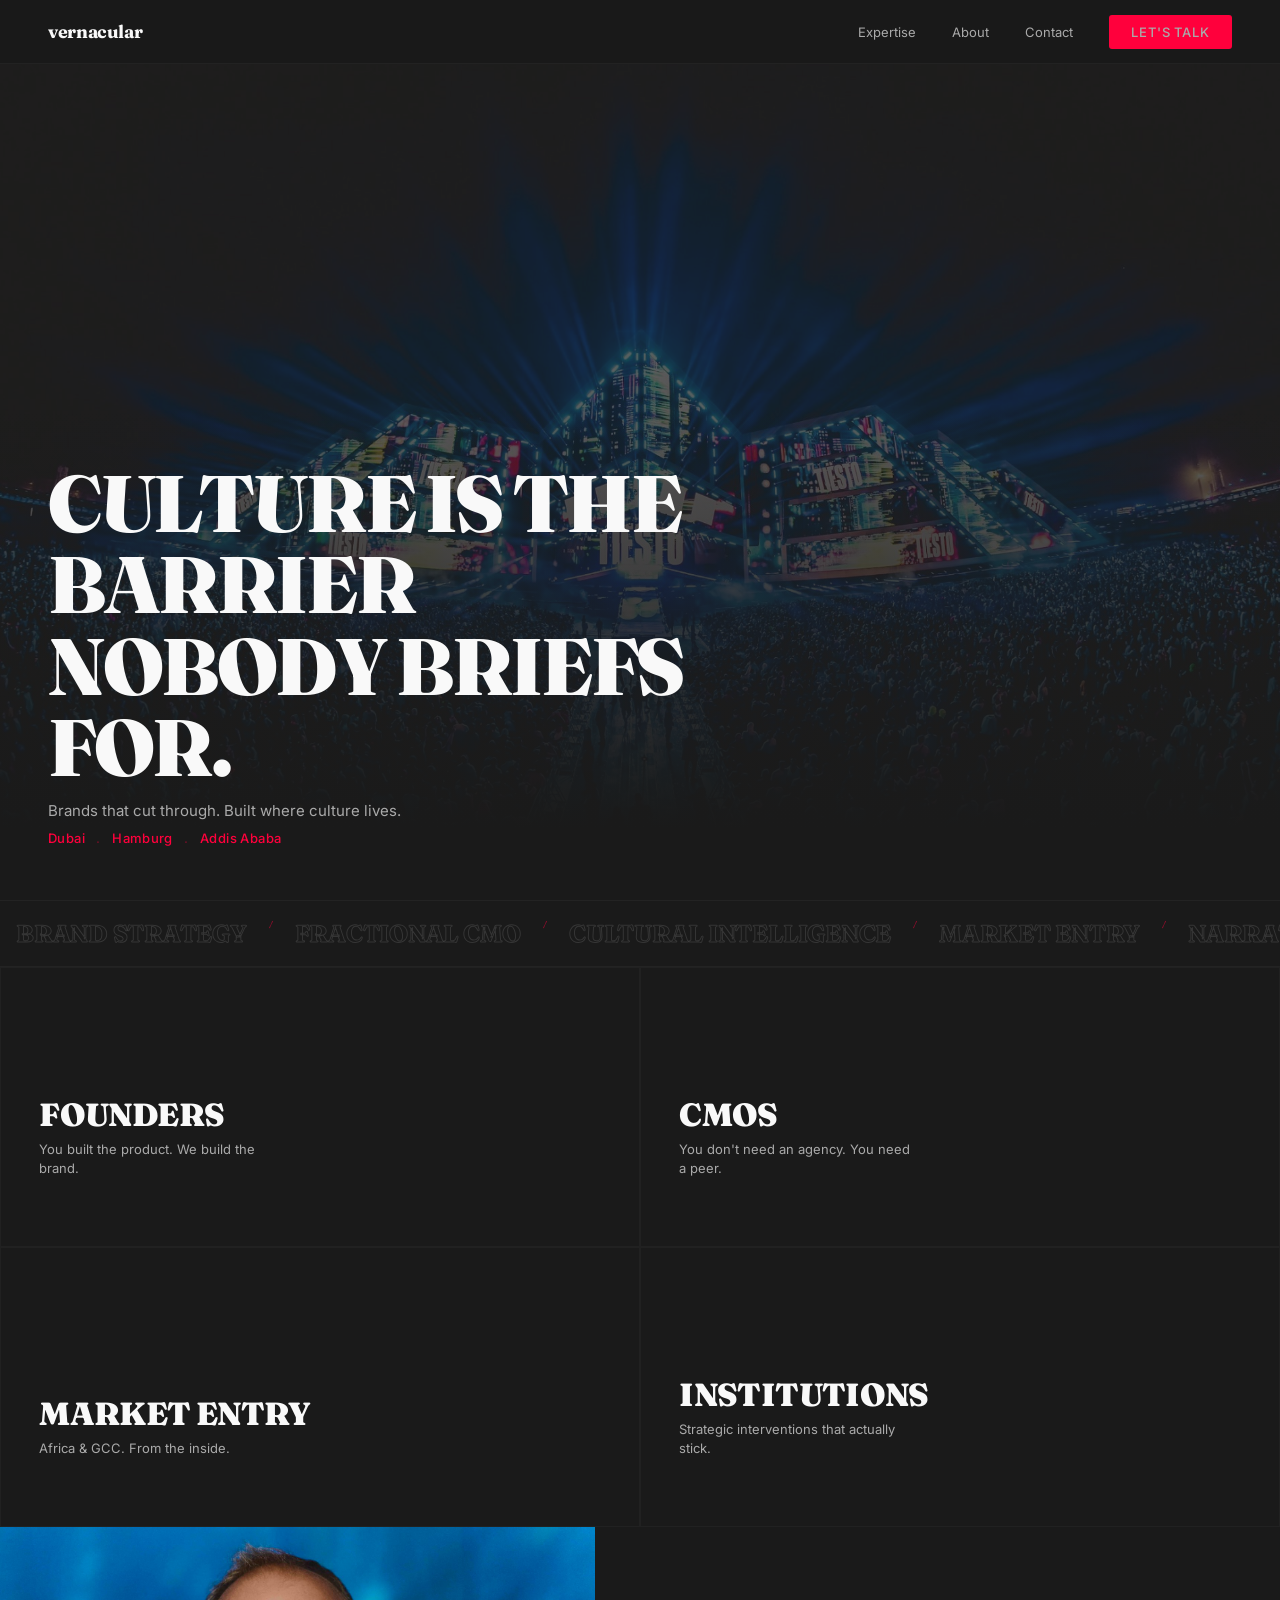
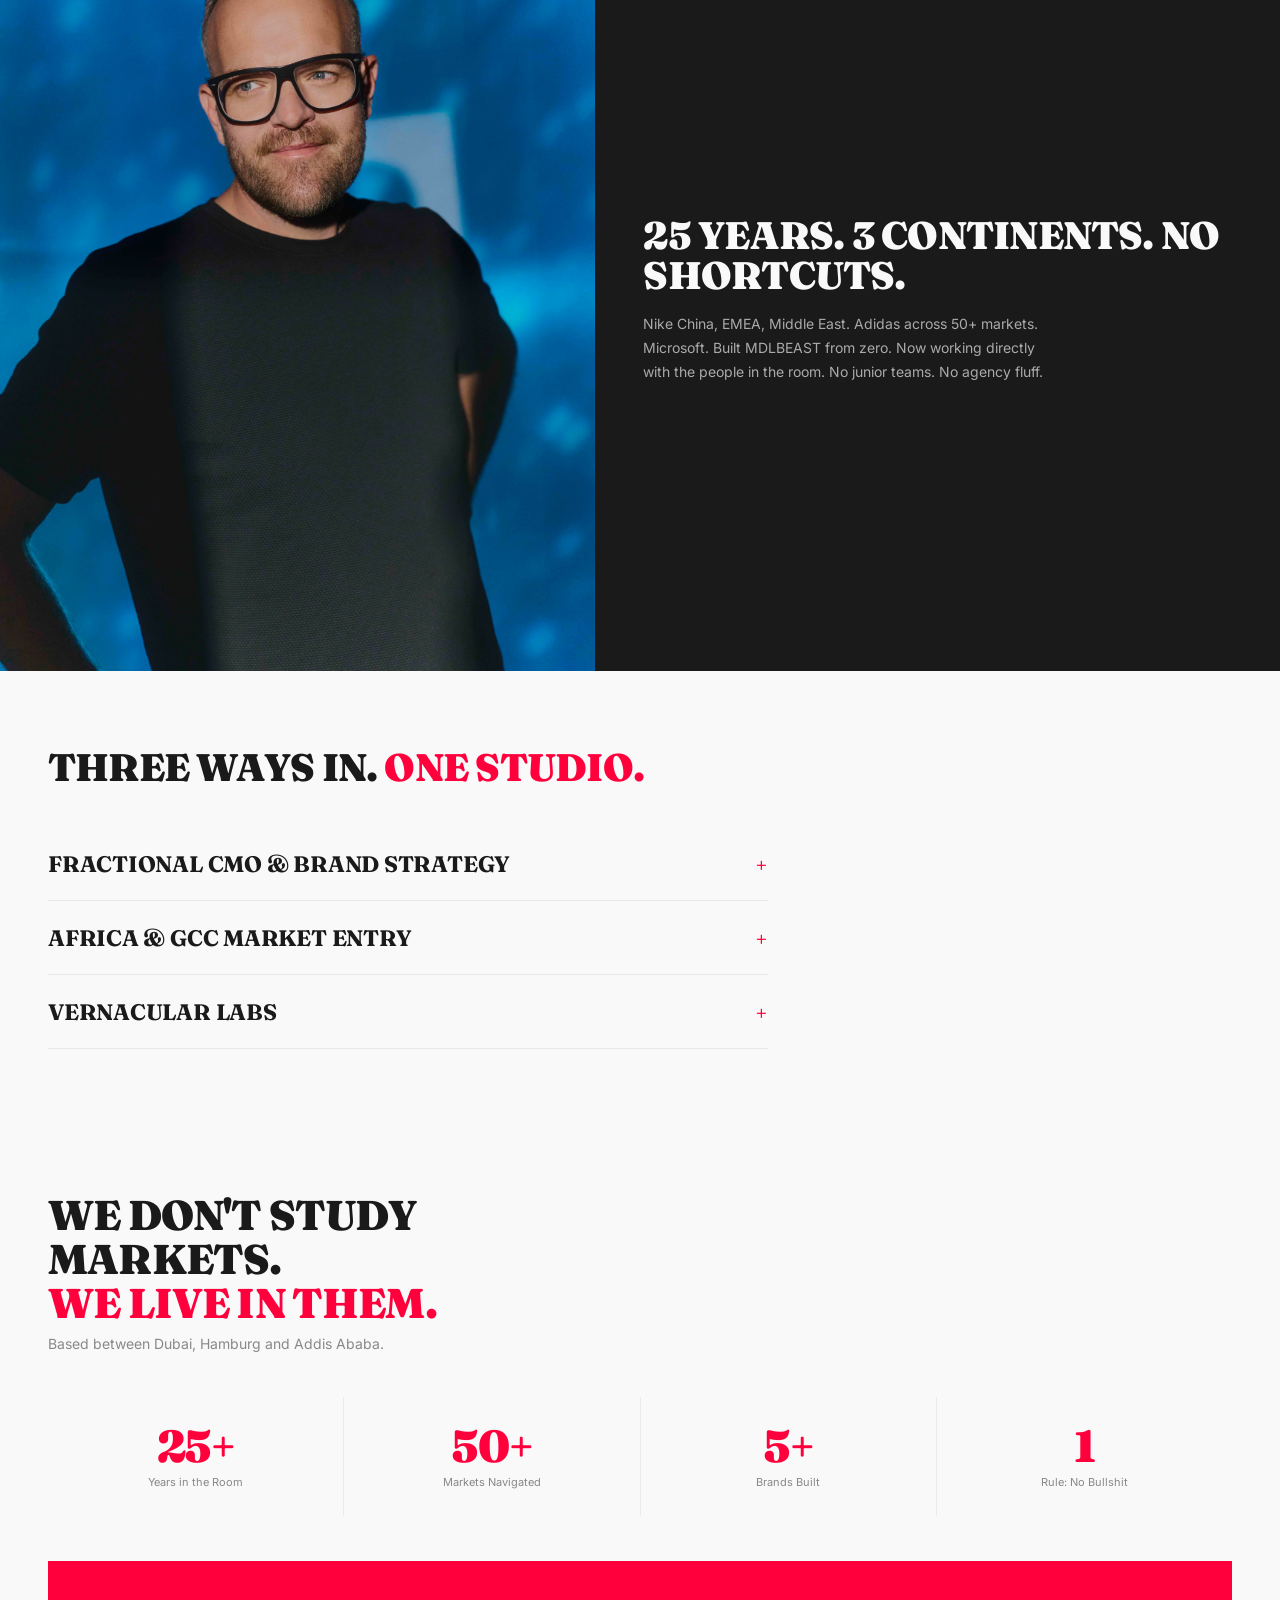
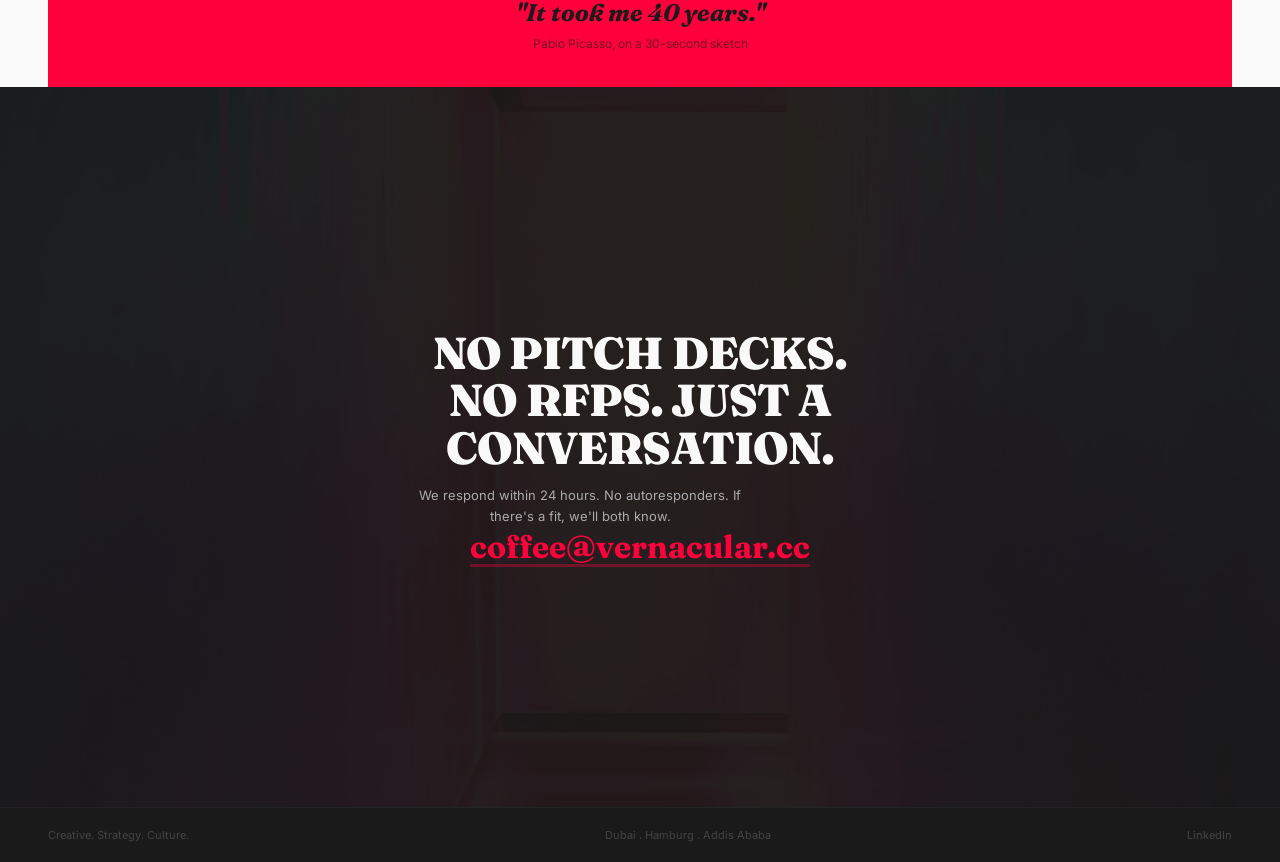
==== commit 95474313: "update whole site pink coral full site update 23/03 - more punchy and with less text" ====
--- a/index.html
+++ b/index.html
@@ -4,271 +4,189 @@
   <meta charset="UTF-8">
   <meta name="viewport" content="width=device-width, initial-scale=1.0">
   <title>Vernacular | Creative. Strategy. Culture.</title>
-  <meta name="description" content="Vernacular builds brands that mean something. Brand strategy, fractional CMO, creative direction and cultural intelligence. Dubai, Hamburg, Addis Ababa.">
+  <meta name="description" content="Culture is the barrier nobody briefs for. Brand strategy, fractional CMO, cultural intelligence and market entry across Dubai, Hamburg and Addis Ababa.">
   <meta property="og:title" content="Vernacular | Creative. Strategy. Culture.">
-  <meta property="og:description" content="We build brands that cut through. Brand strategy, fractional CMO, cultural intelligence across Dubai, Hamburg and Addis Ababa.">
+  <meta property="og:description" content="Brands that cut through. Built where culture lives. Dubai, Hamburg, Addis Ababa.">
   <meta property="og:type" content="website">
   <meta property="og:url" content="https://vernacular.cc">
   <meta name="twitter:card" content="summary_large_image">
+  <meta name="keywords" content="brand strategy Dubai, fractional CMO, cultural intelligence Africa, market entry GCC, brand consulting Addis Ababa, creative strategy, executive coaching">
   <link rel="canonical" href="https://vernacular.cc">
   <link rel="stylesheet" href="css/style.css">
-  <!-- Google Analytics -->
   <script async src="https://www.googletagmanager.com/gtag/js?id=G-Y31WTXG2T3"></script>
-  <script>
-    window.dataLayer = window.dataLayer || [];
-    function gtag(){dataLayer.push(arguments);}
-    gtag('js', new Date());
-    gtag('config', 'G-Y31WTXG2T3');
-  </script>
+  <script>window.dataLayer=window.dataLayer||[];function gtag(){dataLayer.push(arguments);}gtag('js',new Date());gtag('config','G-Y31WTXG2T3');</script>
 </head>
 <body>
 
   <!-- NAV -->
-  <nav class="nav">
-    <a href="index.html" class="nav-wordmark">vernacular</a>
-    <div class="nav-toggle">
-      <span></span><span></span><span></span>
-    </div>
+  <nav>
+    <a href="#home" class="nav-wm">vernacular</a>
+    <div class="nav-toggle"><span></span><span></span><span></span></div>
     <div class="nav-links">
-      <a href="#services">Services</a>
-      <a href="pro/index.html">Pro</a>
-      <a href="labs/index.html">Labs</a>
-      <a href="about/index.html">About</a>
-      <a href="mailto:coffee@vernacular.cc" class="nav-cta">Let's talk</a>
+      <a href="#expertise">Expertise</a>
+      <a href="#about">About</a>
+      <a href="#contact">Contact</a>
+      <a href="mailto:coffee@vernacular.cc" class="nav-cta">Let's Talk</a>
     </div>
   </nav>
 
   <!-- HERO -->
-  <section class="hero">
-    <div class="hero-bg">
-      <img src="https://images.unsplash.com/photo-1533577116850-9cc66cad8a9b?w=1600&q=80" alt="Culture" loading="eager">
+  <section id="home">
+    <div class="hero-media">
+      <img src="assets/images/hero-bg.jpg" alt="MDLBEAST Soundstorm">
     </div>
     <div class="hero-content">
-      <h1>Brands that <span class="accent">cut through.</span> Built where culture lives.</h1>
-      <p class="hero-sub">Dubai / Hamburg / Addis Ababa</p>
-      <div class="hero-cta-row">
-        <a href="mailto:coffee@vernacular.cc" class="btn-primary">Start with a coffee</a>
-        <a href="#services" class="btn-ghost">See what we do</a>
-      </div>
+      <h1 class="reveal">Culture is the barrier nobody briefs for.</h1>
+      <p class="hero-sub reveal">Brands that cut through. Built where culture lives.</p>
+      <p class="hero-loc reveal">Dubai <span class="dot">.</span> Hamburg <span class="dot">.</span> Addis Ababa</p>
     </div>
   </section>
 
-  <!-- SERVICE TICKER -->
+  <!-- TICKER -->
   <div class="ticker-wrap">
     <div class="ticker">
-      <span>Brand Strategy</span><span class="dot">/</span>
-      <span>Fractional CMO</span><span class="dot">/</span>
-      <span>Cultural Intelligence</span><span class="dot">/</span>
-      <span>Creative Direction</span><span class="dot">/</span>
-      <span>Executive Coaching</span><span class="dot">/</span>
-      <span>Market Entry</span><span class="dot">/</span>
-      <span>Workshops</span><span class="dot">/</span>
-      <span>Narrative Design</span><span class="dot">/</span>
-      <span>Brand Strategy</span><span class="dot">/</span>
-      <span>Fractional CMO</span><span class="dot">/</span>
-      <span>Cultural Intelligence</span><span class="dot">/</span>
-      <span>Creative Direction</span><span class="dot">/</span>
-      <span>Executive Coaching</span><span class="dot">/</span>
-      <span>Market Entry</span><span class="dot">/</span>
-      <span>Workshops</span><span class="dot">/</span>
-      <span>Narrative Design</span><span class="dot">/</span>
+      <span>Brand Strategy</span><span class="sep">/</span>
+      <span>Fractional CMO</span><span class="sep">/</span>
+      <span>Cultural Intelligence</span><span class="sep">/</span>
+      <span>Market Entry</span><span class="sep">/</span>
+      <span>Narrative Design</span><span class="sep">/</span>
+      <span>Workshops</span><span class="sep">/</span>
+      <span>Brand Strategy</span><span class="sep">/</span>
+      <span>Fractional CMO</span><span class="sep">/</span>
+      <span>Cultural Intelligence</span><span class="sep">/</span>
+      <span>Market Entry</span><span class="sep">/</span>
+      <span>Narrative Design</span><span class="sep">/</span>
+      <span>Workshops</span><span class="sep">/</span>
     </div>
   </div>
 
-  <!-- SERVICES -->
-  <section class="section" id="services">
-    <div class="container">
-      <div class="reveal">
-        <p class="section-label">Services</p>
-        <h2 class="section-headline">Three practices. <span class="accent">One studio.</span></h2>
+  <!-- FOUR DOORS -->
+  <div class="doors">
+    <a href="#expertise" class="door">
+      <div class="door-bg"><img src="assets/images/door-founders.jpg" alt="Founders" loading="lazy"></div>
+      <div class="door-overlay"></div>
+      <div class="door-content">
+        <h3>Founders</h3>
+        <p>You built the product. We build the brand.</p>
+        <div class="door-cta">Scale your brand &rarr;</div>
       </div>
-      <div class="services-grid reveal" data-stagger>
-        <a href="index.html#brand-strategy" class="service-card">
-          <span class="arrow">&rarr;</span>
-          <h3>Brand Strategy</h3>
-          <p>Positioning that pulls its weight</p>
-        </a>
-        <a href="pro/index.html" class="service-card">
-          <span class="arrow">&rarr;</span>
-          <h3>Fractional CMO</h3>
-          <p>Senior firepower, no full-time overhead</p>
-        </a>
-        <a href="landing/market-entry.html" class="service-card">
-          <span class="arrow">&rarr;</span>
-          <h3>Market Entry</h3>
-          <p>Africa and GCC from the inside</p>
-        </a>
-        <a href="index.html#brand-strategy" class="service-card">
-          <span class="arrow">&rarr;</span>
-          <h3>Creative Direction</h3>
-          <p>Campaigns people remember</p>
-        </a>
-        <a href="pro/index.html" class="service-card">
-          <span class="arrow">&rarr;</span>
-          <h3>Executive Coaching</h3>
-          <p>For leaders, not followers</p>
-        </a>
-        <a href="labs/index.html" class="service-card">
-          <span class="arrow">&rarr;</span>
-          <h3>Workshops</h3>
-          <p>Strategic interventions that stick</p>
-        </a>
+    </a>
+    <a href="#expertise" class="door">
+      <div class="door-bg"><img src="assets/images/door-cmos.jpg" alt="CMOs" loading="lazy"></div>
+      <div class="door-overlay"></div>
+      <div class="door-content">
+        <h3>CMOs</h3>
+        <p>You don't need an agency. You need a peer.</p>
+        <div class="door-cta">Get firepower &rarr;</div>
       </div>
+    </a>
+    <a href="#expertise" class="door">
+      <div class="door-bg"><img src="assets/images/door-market.jpg" alt="Market Entry" loading="lazy"></div>
+      <div class="door-overlay"></div>
+      <div class="door-content">
+        <h3>Market Entry</h3>
+        <p>Africa &amp; GCC. From the inside.</p>
+        <div class="door-cta">Navigate the culture &rarr;</div>
+      </div>
+    </a>
+    <a href="#expertise" class="door">
+      <div class="door-bg"><img src="assets/images/door-institutions.jpg" alt="Institutions" loading="lazy"></div>
+      <div class="door-overlay"></div>
+      <div class="door-content">
+        <h3>Institutions</h3>
+        <p>Strategic interventions that actually stick.</p>
+        <div class="door-cta">Shape the future &rarr;</div>
+      </div>
+    </a>
+  </div>
+
+  <!-- ABOUT TEASER (split) -->
+  <div class="split">
+    <div class="split-img">
+      <img src="assets/images/rob-bock.jpg" alt="Robert Bock" loading="lazy">
     </div>
-  </section>
+    <div class="split-text">
+      <h2 class="reveal">25 Years. 3 Continents. No Shortcuts.</h2>
+      <p class="reveal">Nike China, EMEA, Middle East. Adidas across 50+ markets. Microsoft. Built MDLBEAST from zero. Now working directly with the people in the room. No junior teams. No agency fluff.</p>
+    </div>
+  </div>
 
-  <!-- WHO IT'S FOR -->
-  <section class="section" id="who">
-    <div class="container">
-      <div class="reveal">
-        <p class="section-label">Who it's for</p>
-        <h2 class="section-headline">Four doors. <span class="accent">One studio.</span></h2>
-      </div>
-      <div class="icp-grid reveal" data-stagger>
-        <a href="landing/founders.html" class="icp-card">
-          <h3>Startup Founders</h3>
-          <p>Scaling and the brand can't keep up. Need positioning before the next raise.</p>
-          <span class="hook">Free brand audit to start &rarr;</span>
-        </a>
-        <a href="landing/cmos.html" class="icp-card">
-          <h3>CMOs + Brand Leaders</h3>
-          <p>Need a peer with 20 years in the room. Not another vendor pitch.</p>
-          <span class="hook">Free 30-min strategy call &rarr;</span>
-        </a>
-        <a href="landing/market-entry.html" class="icp-card">
-          <h3>Africa / GCC Market Entry</h3>
-          <p>Culture is the barrier nobody briefs for. Save 12 months of expensive mistakes.</p>
-          <span class="hook">Free market entry session &rarr;</span>
-        </a>
-        <a href="landing/institutions.html" class="icp-card">
-          <h3>Embassies, NGOs, Institutions</h3>
-          <p>Training people remember. Not a PowerPoint marathon.</p>
-          <span class="hook">Free programme review &rarr;</span>
-        </a>
-      </div>
-    </div>
-  </section>
-
-  <!-- PROCESS -->
-  <section class="section">
-    <div class="container">
-      <div class="reveal">
-        <p class="section-label">How we work</p>
-        <h2 class="section-headline">No frameworks. No fluff.</h2>
-      </div>
-      <div class="process-row reveal">
-        <div class="process-step">
-          <div class="word">Listen.</div>
-          <div class="desc">We ask what your brief didn't</div>
+  <!-- EXPERTISE -->
+  <section id="expertise">
+    <h2 class="expertise-head reveal">Three ways in. <span class="nc">One studio.</span></h2>
+    <div class="acc-wrap">
+      <div class="acc-item reveal">
+        <div class="acc-head">
+          <h3>Fractional CMO &amp; Brand Strategy</h3>
+          <span class="acc-icon">+</span>
         </div>
-        <div class="process-step">
-          <div class="word">Break.</div>
-          <div class="desc">Take it apart. Find the truth.</div>
-        </div>
-        <div class="process-step">
-          <div class="word">Build.</div>
-          <div class="desc">The one idea that changes everything</div>
+        <div class="acc-body">
+          <div class="acc-inner">
+            Senior firepower without the full-time overhead. Positioning that pulls its weight. We tear the brief apart, find the truth and build the one idea that changes everything.
+            <div class="acc-tag">For Founders &amp; CMOs</div>
+          </div>
         </div>
       </div>
-    </div>
-  </section>
-
-  <!-- IMAGE STRIP -->
-  <div class="image-grid">
-    <img src="https://images.unsplash.com/photo-1531384441138-2736e62e0919?w=600&q=80" alt="Culture" loading="lazy">
-    <img src="https://images.unsplash.com/photo-1534423861386-85a16f5d13fd?w=600&q=80" alt="Creative" loading="lazy">
-    <img src="https://images.unsplash.com/photo-1494232410401-ad00d5433cfa?w=600&q=80" alt="Strategy" loading="lazy">
-    <img src="https://images.unsplash.com/photo-1518998053901-5348d3961a04?w=600&q=80" alt="Design" loading="lazy">
-  </div>
-
-  <!-- ABOUT TEASER -->
-  <section class="section" id="about">
-    <div class="container">
-      <div class="about-grid">
-        <div class="about-image reveal">
-          <img src="assets/images/rob-bock.jpg" alt="Robert Bock" loading="lazy">
+      <div class="acc-item reveal">
+        <div class="acc-head">
+          <h3>Africa &amp; GCC Market Entry</h3>
+          <span class="acc-icon">+</span>
         </div>
-        <div class="reveal">
-          <p class="section-label">About</p>
-          <h2 class="section-headline">20 years. <span class="accent">No shortcuts.</span></h2>
-          <p class="section-body">
-            Nike EMEA. Adidas across 50+ markets. CMO at MDLBEAST, where public concerts didn't exist. Now working directly with founders, CMOs and institutions across three cities.
-          </p>
-          <div class="about-stats" data-stagger>
-            <div class="stat">
-              <div class="number">20+</div>
-              <div class="label">Years at Nike, Adidas, MDLBEAST</div>
-            </div>
-            <div class="stat">
-              <div class="number">50+</div>
-              <div class="label">Markets activated</div>
-            </div>
-            <div class="stat">
-              <div class="number">3</div>
-              <div class="label">Cities. One studio.</div>
-            </div>
-            <div class="stat">
-              <div class="number">1</div>
-              <div class="label">Rule: no bullshit</div>
-            </div>
+        <div class="acc-body">
+          <div class="acc-inner">
+            Enter markets, not minefields. Your strategy deck looks great, but the market doesn't read decks. We live in and understand the Africa/GCC corridor. Save 12 months of expensive mistakes.
+            <div class="acc-tag">Cultural Due Diligence / Brand Localisation</div>
           </div>
-          <div style="margin-top: 2rem;">
-            <a href="about/index.html" class="btn-primary">More about Rob</a>
+        </div>
+      </div>
+      <div class="acc-item reveal">
+        <div class="acc-head">
+          <h3>Vernacular Labs</h3>
+          <span class="acc-icon">+</span>
+        </div>
+        <div class="acc-body">
+          <div class="acc-inner">
+            Not a training studio. A strategic weapon. High-stakes interventions, cultural intelligence and ethical AI for embassies, NGOs and the UN. We speak institutional language.
+            <div class="acc-tag">Global Delivery / Bilingual (EN+AM)</div>
           </div>
         </div>
       </div>
     </div>
   </section>
 
-  <!-- LOGO TICKER -->
-  <div class="ticker-wrap">
-    <div class="logo-ticker">
-      <span>Nike</span><span>Adidas</span><span>MDLBEAST</span><span>Microsoft</span><span>BMW</span><span>Mastercard</span><span>Porsche</span><span>Emaar</span><span>Dubai Gov</span>
-      <span>Nike</span><span>Adidas</span><span>MDLBEAST</span><span>Microsoft</span><span>BMW</span><span>Mastercard</span><span>Porsche</span><span>Emaar</span><span>Dubai Gov</span>
+  <!-- ABOUT -->
+  <section id="about">
+    <h1 class="about-headline reveal">We don't study markets.<br><span class="nc">We live in them.</span></h1>
+    <p class="about-sub reveal">Based between Dubai, Hamburg and Addis Ababa.</p>
+    <div class="stats reveal">
+      <div class="stat"><div class="stat-num">25+</div><div class="stat-label">Years in the Room</div></div>
+      <div class="stat"><div class="stat-num">50+</div><div class="stat-label">Markets Navigated</div></div>
+      <div class="stat"><div class="stat-num">5+</div><div class="stat-label">Brands Built</div></div>
+      <div class="stat"><div class="stat-num">1</div><div class="stat-label">Rule: No Bullshit</div></div>
     </div>
-  </div>
+    <div class="quote-bar">
+      <p>"It took me 40 years."</p>
+      <div class="attr">Pablo Picasso, on a 30-second sketch</div>
+    </div>
+  </section>
 
-  <!-- CTA -->
-  <section class="cta-section">
-    <div class="container">
-      <div class="reveal">
-        <h2 class="section-headline" style="text-align:center;">No pitch decks. No RFPs. <span class="accent">Just a conversation.</span></h2>
-        <div style="text-align:center; margin-top: 2rem;">
-          <a href="mailto:coffee@vernacular.cc" class="cta-email">coffee@vernacular.cc &rarr;</a>
-        </div>
-        <p class="cta-note" style="text-align:center;">We respond within 24 hours. No autoresponders.</p>
-      </div>
+  <!-- CONTACT -->
+  <section id="contact">
+    <div class="contact-bg">
+      <img src="assets/images/contact-bg.jpg" alt="" loading="lazy">
+    </div>
+    <div class="contact-inner reveal">
+      <h2>No pitch decks. No RFPs. Just a conversation.</h2>
+      <p class="contact-note">We respond within 24 hours. No autoresponders. If there's a fit, we'll both know.</p>
+      <a href="mailto:coffee@vernacular.cc" class="contact-email">coffee@vernacular.cc</a>
     </div>
   </section>
 
   <!-- FOOTER -->
-  <footer class="footer">
-    <div class="container">
-      <div class="footer-grid">
-        <div>
-          <div class="footer-wordmark">vernacular</div>
-          <p class="footer-tagline">Creative. Strategy. Culture.<br>Dubai / Hamburg / Addis Ababa</p>
-        </div>
-        <div class="footer-col">
-          <h4>Services</h4>
-          <a href="pro/index.html">Vernacular Pro</a>
-          <a href="labs/index.html">Vernacular Labs</a>
-          <a href="landing/founders.html">For Founders</a>
-          <a href="landing/cmos.html">For CMOs</a>
-          <a href="landing/market-entry.html">Market Entry</a>
-          <a href="landing/institutions.html">For Institutions</a>
-        </div>
-        <div class="footer-col">
-          <h4>Connect</h4>
-          <a href="mailto:coffee@vernacular.cc">coffee@vernacular.cc</a>
-          <a href="about/index.html">About Rob</a>
-          <a href="https://www.linkedin.com/in/robbock/" target="_blank" rel="noopener">LinkedIn</a>
-        </div>
-      </div>
-      <div class="footer-bottom">
-        &copy; 2026 Vernacular LLC / Dubai, UAE / vernacular.cc
-      </div>
-    </div>
+  <footer>
+    <span>Creative. Strategy. Culture.</span>
+    <span>Dubai . Hamburg . Addis Ababa</span>
+    <a href="https://www.linkedin.com/in/robbock/" target="_blank" rel="noopener">LinkedIn</a>
   </footer>
 
   <script src="js/main.js"></script>
--- a/css/style.css
+++ b/css/style.css
@@ -1,785 +1,259 @@
-@import url('https://fonts.googleapis.com/css2?family=Familjen+Grotesk:ital,wght@0,400;0,500;0,600;0,700;1,400;1,500&family=DM+Sans:ital,opsz,wght@0,9..40,300;0,9..40,400;0,9..40,500;1,9..40,300;1,9..40,400&display=swap');
+@import url('https://fonts.googleapis.com/css2?family=Fraunces:ital,opsz,wght@0,9..144,300;0,9..144,500;0,9..144,700;0,9..144,900;1,9..144,300;1,9..144,700&family=Inter:wght@300;400;500&display=swap');
 
 :root {
-  --ink: #0A0A0A;
   --charcoal: #1A1A1A;
-  --coral: #FF5733;
-  --tangerine: #FF7849;
-  --coral-dim: rgba(255, 87, 51, 0.15);
-  --bone: #F5F0E8;
-  --bone-dark: #EDE7DB;
-  --muted: #888888;
-  --muted-light: #AAAAAA;
-  --white: #FFFFFF;
-
-  --font-display: 'Familjen Grotesk', sans-serif;
-  --font-body: 'DM Sans', sans-serif;
-
-  --space-xs: 0.5rem;
-  --space-sm: 1rem;
-  --space-md: 2rem;
-  --space-lg: 4rem;
-  --space-xl: 8rem;
-  --space-2xl: 12rem;
-
-  --max-width: 1280px;
-  --nav-height: 72px;
-}
-
-*, *::before, *::after {
-  margin: 0;
-  padding: 0;
-  box-sizing: border-box;
-}
-
-::selection {
-  background: var(--coral);
-  color: var(--ink);
-}
-
-html {
-  font-size: 16px;
-  scroll-behavior: smooth;
-  -webkit-font-smoothing: antialiased;
-  -moz-osx-font-smoothing: grayscale;
-}
-
-body {
-  font-family: var(--font-body);
-  background: var(--ink);
-  color: var(--bone);
-  line-height: 1.6;
-  overflow-x: hidden;
-}
-
-a {
-  color: inherit;
-  text-decoration: none;
-}
-
-img {
-  max-width: 100%;
-  height: auto;
-  display: block;
-}
-
-.container {
-  max-width: var(--max-width);
-  margin: 0 auto;
-  padding: 0 var(--space-md);
-}
-
-/* NAV */
-.nav {
-  position: fixed;
-  top: 0;
-  left: 0;
-  width: 100%;
-  height: var(--nav-height);
-  z-index: 1000;
-  display: flex;
-  align-items: center;
-  justify-content: space-between;
-  padding: 0 var(--space-md);
-  background: rgba(10, 10, 10, 0.9);
-  backdrop-filter: blur(20px);
-  -webkit-backdrop-filter: blur(20px);
-  border-bottom: 1px solid rgba(245, 240, 232, 0.06);
+  --alabaster: #F9F9F9;
+  --neon: #FF003C;
+  --neon-dim: rgba(255, 0, 60, 0.12);
+  --muted: #888;
+  --muted-light: #aaa;
+  --font-display: 'Fraunces', serif;
+  --font-body: 'Inter', sans-serif;
+  --nav-h: 64px;
+}
+
+*, *::before, *::after { margin: 0; padding: 0; box-sizing: border-box; }
+
+::selection { background: var(--neon); color: var(--charcoal); }
+
+html { scroll-behavior: smooth; -webkit-font-smoothing: antialiased; -moz-osx-font-smoothing: grayscale; }
+
+body { font-family: var(--font-body); background: var(--charcoal); color: var(--alabaster); overflow-x: hidden; }
+
+a { color: inherit; text-decoration: none; }
+img { max-width: 100%; height: auto; display: block; }
+
+/* ======= NAV ======= */
+nav {
+  position: fixed; top: 0; left: 0; width: 100%; height: var(--nav-h);
+  z-index: 100; display: flex; align-items: center; justify-content: space-between;
+  padding: 0 clamp(20px, 4vw, 48px);
+  background: rgba(26, 26, 26, 0.92); backdrop-filter: blur(24px); -webkit-backdrop-filter: blur(24px);
+  border-bottom: 1px solid rgba(255, 255, 255, 0.04);
   transition: transform 0.4s ease;
 }
-
-.nav.hidden {
-  transform: translateY(-100%);
-}
-
-.nav-wordmark {
-  font-family: var(--font-display);
-  font-size: 20px;
-  font-weight: 700;
-  letter-spacing: -0.03em;
-  color: var(--bone);
-}
-
-.nav-links {
-  display: flex;
-  align-items: center;
-  gap: 32px;
-}
-
-.nav-links a {
-  font-family: var(--font-body);
-  font-size: 14px;
-  font-weight: 400;
-  color: var(--muted-light);
-  transition: color 0.2s;
-  letter-spacing: 0.01em;
-}
-
-.nav-links a:hover {
-  color: var(--bone);
-}
-
+nav.hide { transform: translateY(-100%); }
+.nav-wm { font-family: var(--font-display); font-size: 18px; font-weight: 700; letter-spacing: -0.02em; }
+.nav-links { display: flex; align-items: center; gap: clamp(16px, 3vw, 36px); }
+.nav-links a { font-size: 13px; color: var(--muted-light); transition: color 0.2s; }
+.nav-links a:hover { color: var(--alabaster); }
 .nav-cta {
-  background: var(--coral) !important;
-  color: var(--ink) !important;
-  padding: 10px 24px;
-  border-radius: 4px;
-  font-weight: 500;
-  font-size: 13px;
-  letter-spacing: 0.04em;
-  text-transform: uppercase;
-  transition: background 0.2s, transform 0.15s;
-}
-
-.nav-cta:hover {
-  background: var(--tangerine) !important;
-  transform: translateY(-1px);
-}
-
-.nav-toggle {
-  display: none;
-  flex-direction: column;
-  gap: 5px;
-  cursor: pointer;
-  z-index: 1001;
-}
-
-.nav-toggle span {
-  width: 24px;
-  height: 1.5px;
-  background: var(--bone);
-  transition: transform 0.3s, opacity 0.3s;
-}
-
-/* HERO */
-.hero {
-  min-height: 100vh;
-  display: flex;
-  flex-direction: column;
-  justify-content: flex-end;
-  padding: var(--space-xl) var(--space-md) var(--space-lg);
-  position: relative;
-  overflow: hidden;
-}
-
-.hero-bg {
-  position: absolute;
-  inset: 0;
-  z-index: 0;
-}
-
-.hero-bg img {
-  width: 100%;
-  height: 100%;
-  object-fit: cover;
-  opacity: 0.25;
-  filter: grayscale(30%);
-}
-
-.hero-bg::after {
-  content: '';
-  position: absolute;
-  inset: 0;
-  background: linear-gradient(to top, var(--ink) 10%, transparent 60%);
-}
-
-.hero-content {
-  position: relative;
-  z-index: 1;
-  max-width: 800px;
-}
-
-.hero h1 {
-  font-family: var(--font-display);
-  font-size: clamp(3rem, 7vw, 5.5rem);
-  font-weight: 700;
-  line-height: 1.02;
-  letter-spacing: -0.04em;
-  margin-bottom: var(--space-sm);
-}
-
-.hero h1 .accent {
-  color: var(--coral);
-}
-
-.hero-sub {
-  font-size: 15px;
-  color: var(--muted);
-  letter-spacing: 0.02em;
-}
-
-.hero-cta-row {
-  display: flex;
-  gap: 16px;
-  margin-top: var(--space-md);
-  align-items: center;
-}
-
-.btn-primary {
-  display: inline-block;
-  background: var(--coral);
-  color: var(--ink);
-  padding: 14px 32px;
-  border-radius: 4px;
-  font-family: var(--font-body);
-  font-weight: 500;
-  font-size: 14px;
-  letter-spacing: 0.04em;
-  text-transform: uppercase;
-  transition: background 0.2s, transform 0.15s;
-  border: none;
-  cursor: pointer;
-}
-
-.btn-primary:hover {
-  background: var(--tangerine);
-  transform: translateY(-1px);
-}
-
-.btn-ghost {
-  display: inline-block;
-  color: var(--muted-light);
-  padding: 14px 0;
-  font-family: var(--font-body);
-  font-weight: 400;
-  font-size: 14px;
-  letter-spacing: 0.02em;
-  transition: color 0.2s;
-  border: none;
-  background: none;
-  cursor: pointer;
-}
-
-.btn-ghost:hover {
-  color: var(--bone);
-}
-
-/* TICKER */
+  background: var(--neon); color: var(--alabaster); padding: 9px 22px; border-radius: 3px;
+  font-size: 11px; font-weight: 500; letter-spacing: 0.07em; text-transform: uppercase;
+  transition: opacity 0.2s;
+}
+.nav-cta:hover { opacity: 0.85; }
+.nav-toggle { display: none; cursor: pointer; z-index: 101; flex-direction: column; gap: 5px; }
+.nav-toggle span { width: 22px; height: 1.5px; background: var(--alabaster); transition: 0.3s; }
+
+/* ======= HERO ======= */
+#home {
+  min-height: 100vh; display: flex; flex-direction: column; justify-content: flex-end;
+  padding: 0 clamp(20px, 4vw, 48px) clamp(40px, 6vh, 80px);
+  position: relative; overflow: hidden;
+}
+.hero-media { position: absolute; inset: 0; z-index: 0; }
+.hero-media video, .hero-media img {
+  width: 100%; height: 100%; object-fit: cover; opacity: 0.3;
+}
+.hero-media::after {
+  content: ''; position: absolute; inset: 0;
+  background: linear-gradient(to top, var(--charcoal) 8%, transparent 55%);
+}
+.hero-content { position: relative; z-index: 1; max-width: 680px; }
+.hero-content h1 {
+  font-family: var(--font-display); font-weight: 900;
+  font-size: clamp(2.6rem, 6.5vw, 5rem); line-height: 1.02;
+  letter-spacing: -0.03em; text-transform: uppercase;
+}
+.hero-sub { font-size: 15px; color: var(--muted-light); margin-top: 12px; }
+.hero-loc {
+  font-size: 13px; color: var(--neon); margin-top: 10px;
+  font-weight: 500; letter-spacing: 0.03em;
+}
+.hero-loc .dot { opacity: 0.35; margin: 0 8px; }
+
+/* ======= TICKER ======= */
 .ticker-wrap {
-  overflow: hidden;
-  padding: var(--space-lg) 0;
-  border-top: 1px solid rgba(245, 240, 232, 0.06);
-  border-bottom: 1px solid rgba(245, 240, 232, 0.06);
-}
-
+  overflow: hidden; padding: 18px 0;
+  border-top: 1px solid rgba(255, 255, 255, 0.04);
+  border-bottom: 1px solid rgba(255, 255, 255, 0.04);
+}
 .ticker {
-  display: flex;
-  animation: ticker-scroll 30s linear infinite;
-  width: max-content;
-}
-
+  display: flex; width: max-content;
+  animation: ticker-scroll 20s linear infinite;
+}
 .ticker span {
-  font-family: var(--font-display);
-  font-size: clamp(1.2rem, 2.5vw, 1.8rem);
-  font-weight: 600;
-  color: var(--muted);
-  white-space: nowrap;
-  padding: 0 24px;
-  letter-spacing: -0.01em;
-}
-
-.ticker span.dot {
-  color: var(--coral);
-  padding: 0 8px;
-  font-size: 0.6em;
-  vertical-align: middle;
-}
-
-@keyframes ticker-scroll {
-  0% { transform: translateX(0); }
-  100% { transform: translateX(-50%); }
-}
-
-/* SECTIONS */
-.section {
-  padding: var(--space-xl) 0;
-}
-
-.section-label {
-  font-family: var(--font-body);
-  font-size: 11px;
-  font-weight: 500;
-  letter-spacing: 0.14em;
-  text-transform: uppercase;
-  color: var(--coral);
-  margin-bottom: var(--space-sm);
-}
-
-.section-headline {
-  font-family: var(--font-display);
-  font-size: clamp(2rem, 4vw, 3.5rem);
-  font-weight: 700;
-  line-height: 1.05;
-  letter-spacing: -0.03em;
-  max-width: 700px;
-  margin-bottom: var(--space-md);
-}
-
-.section-headline .accent {
-  color: var(--coral);
-}
-
-.section-body {
-  font-size: 16px;
-  color: var(--muted-light);
-  max-width: 560px;
-  line-height: 1.7;
-}
-
-/* SERVICES GRID */
-.services-grid {
-  display: grid;
-  grid-template-columns: repeat(3, 1fr);
-  gap: 1px;
-  background: rgba(245, 240, 232, 0.06);
-  border-radius: 8px;
-  overflow: hidden;
-  margin-top: var(--space-md);
-}
-
-.service-card {
-  background: var(--charcoal);
-  padding: var(--space-md);
-  transition: background 0.3s;
-  cursor: pointer;
-  position: relative;
-}
-
-.service-card:hover {
-  background: rgba(255, 87, 51, 0.08);
-}
-
-.service-card h3 {
-  font-family: var(--font-display);
-  font-size: 22px;
-  font-weight: 700;
-  letter-spacing: -0.02em;
-  margin-bottom: 6px;
-  color: var(--bone);
-}
-
-.service-card p {
-  font-size: 14px;
-  color: var(--muted);
-  line-height: 1.5;
-}
-
-.service-card .arrow {
-  position: absolute;
-  top: var(--space-md);
-  right: var(--space-md);
-  color: var(--coral);
-  font-size: 18px;
-  opacity: 0;
-  transform: translateX(-8px);
-  transition: opacity 0.3s, transform 0.3s;
-}
-
-.service-card:hover .arrow {
-  opacity: 1;
-  transform: translateX(0);
-}
-
-/* ICP CARDS */
-.icp-grid {
-  display: grid;
-  grid-template-columns: repeat(2, 1fr);
-  gap: 16px;
-  margin-top: var(--space-md);
-}
-
-.icp-card {
-  border: 1px solid rgba(245, 240, 232, 0.08);
-  border-radius: 8px;
-  padding: var(--space-md);
-  transition: border-color 0.3s, background 0.3s;
-  cursor: pointer;
-}
-
-.icp-card:hover {
-  border-color: var(--coral);
-  background: rgba(255, 87, 51, 0.04);
-}
-
-.icp-card h3 {
-  font-family: var(--font-display);
-  font-size: 20px;
-  font-weight: 700;
-  letter-spacing: -0.01em;
-  margin-bottom: 8px;
-}
-
-.icp-card p {
-  font-size: 14px;
-  color: var(--muted);
-  line-height: 1.5;
-  margin-bottom: 12px;
-}
-
-.icp-card .hook {
-  font-size: 13px;
-  color: var(--coral);
-  font-weight: 500;
-}
-
-/* PROCESS */
-.process-row {
-  display: grid;
-  grid-template-columns: repeat(3, 1fr);
-  gap: 1px;
-  background: rgba(245, 240, 232, 0.06);
-  border-radius: 8px;
-  overflow: hidden;
-  margin-top: var(--space-md);
-}
-
-.process-step {
-  background: var(--charcoal);
-  padding: var(--space-lg) var(--space-md);
-  text-align: center;
-}
-
-.process-step .word {
-  font-family: var(--font-display);
-  font-size: clamp(2rem, 3.5vw, 3rem);
-  font-weight: 700;
-  color: var(--coral);
-  letter-spacing: -0.03em;
-}
-
-.process-step .desc {
-  font-size: 14px;
-  color: var(--muted);
-  margin-top: 8px;
-}
-
-/* ABOUT */
-.about-grid {
-  display: grid;
-  grid-template-columns: 1fr 1.2fr;
-  gap: var(--space-lg);
-  align-items: center;
-}
-
-.about-image {
-  border-radius: 8px;
-  overflow: hidden;
-  aspect-ratio: 3/4;
-  position: relative;
-}
-
-.about-image img {
-  width: 100%;
-  height: 100%;
-  object-fit: cover;
-}
-
-.about-stats {
-  display: grid;
-  grid-template-columns: repeat(2, 1fr);
-  gap: 16px;
-  margin-top: var(--space-md);
-}
-
+  font-family: var(--font-display); font-size: clamp(1rem, 2vw, 1.5rem);
+  font-weight: 700; white-space: nowrap; padding: 0 clamp(8px, 1.5vw, 16px);
+  text-transform: uppercase; letter-spacing: -0.01em;
+  color: transparent; -webkit-text-stroke: 1px rgba(255, 255, 255, 0.12);
+}
+.ticker .sep { color: var(--neon); -webkit-text-stroke: 0; font-size: 0.5em; vertical-align: middle; padding: 0 6px; opacity: 0.5; }
+@keyframes ticker-scroll { 0% { transform: translateX(0); } 100% { transform: translateX(-50%); } }
+
+/* ======= FOUR DOORS ======= */
+.doors { display: grid; grid-template-columns: 1fr 1fr; }
+.door {
+  position: relative; overflow: hidden; min-height: 280px;
+  display: flex; flex-direction: column; justify-content: flex-end;
+  border: 0.5px solid rgba(255, 255, 255, 0.03); cursor: pointer;
+}
+.door-bg {
+  position: absolute; inset: 0; opacity: 0; transition: opacity 0.6s ease;
+}
+.door-bg img { width: 100%; height: 100%; object-fit: cover; }
+.door:hover .door-bg { opacity: 0.3; }
+.door-overlay {
+  position: absolute; inset: 0;
+  background: linear-gradient(to top, rgba(26,26,26,0.92) 15%, rgba(26,26,26,0.3) 60%, transparent);
+}
+.door-content { position: relative; z-index: 1; padding: clamp(20px, 3vw, 40px); }
+.door-content h3 {
+  font-family: var(--font-display); font-size: clamp(1.4rem, 2.5vw, 2rem);
+  font-weight: 900; text-transform: uppercase; letter-spacing: -0.02em;
+}
+.door-content p { font-size: 13px; color: var(--muted-light); margin-top: 6px; max-width: 240px; line-height: 1.5; }
+.door-cta {
+  font-size: 12px; color: var(--neon); margin-top: 14px; font-weight: 500;
+  letter-spacing: 0.03em; opacity: 0; transform: translateY(6px);
+  transition: opacity 0.35s, transform 0.35s;
+}
+.door:hover .door-cta { opacity: 1; transform: translateY(0); }
+
+/* ======= ABOUT TEASER (split) ======= */
+.split {
+  display: grid; grid-template-columns: 1fr 1.15fr;
+  min-height: 420px;
+}
+.split-img { position: relative; overflow: hidden; }
+.split-img img { width: 100%; height: 100%; object-fit: cover; }
+.split-text {
+  padding: clamp(32px, 5vw, 64px) clamp(24px, 4vw, 48px);
+  display: flex; flex-direction: column; justify-content: center;
+}
+.split-text h2 {
+  font-family: var(--font-display); font-size: clamp(1.6rem, 3vw, 2.4rem);
+  font-weight: 900; text-transform: uppercase; letter-spacing: -0.02em; line-height: 1.06;
+}
+.split-text p {
+  font-size: 14px; color: var(--muted-light); margin-top: 16px;
+  line-height: 1.7; max-width: 400px;
+}
+
+/* ======= EXPERTISE (Alabaster) ======= */
+#expertise {
+  background: var(--alabaster); color: var(--charcoal);
+  padding: clamp(48px, 8vh, 96px) clamp(20px, 4vw, 48px);
+}
+.expertise-head {
+  font-family: var(--font-display); font-size: clamp(1.6rem, 3vw, 2.4rem);
+  font-weight: 900; text-transform: uppercase; letter-spacing: -0.02em;
+  margin-bottom: clamp(24px, 4vh, 48px);
+}
+.expertise-head .nc { color: var(--neon); }
+.acc-wrap { max-width: 720px; }
+.acc-item { border-bottom: 1px solid rgba(26, 26, 26, 0.08); }
+.acc-head {
+  display: flex; justify-content: space-between; align-items: center;
+  padding: clamp(16px, 2.5vh, 24px) 0; cursor: pointer; transition: color 0.2s;
+}
+.acc-head:hover { color: var(--neon); }
+.acc-head h3 {
+  font-family: var(--font-display); font-size: clamp(1.1rem, 2vw, 1.4rem);
+  font-weight: 700; text-transform: uppercase; letter-spacing: -0.01em;
+}
+.acc-icon { font-size: 20px; color: var(--neon); transition: transform 0.3s; font-weight: 300; }
+.acc-body { max-height: 0; overflow: hidden; transition: max-height 0.5s ease; }
+.acc-body.open { max-height: 300px; }
+.acc-inner {
+  padding: 0 0 clamp(16px, 2.5vh, 24px);
+  font-size: 14px; color: #666; line-height: 1.7; max-width: 520px;
+}
+.acc-tag { font-size: 11px; color: var(--neon); margin-top: 10px; font-weight: 500; letter-spacing: 0.04em; }
+
+/* ======= ABOUT ======= */
+#about {
+  background: var(--alabaster); color: var(--charcoal);
+  padding: clamp(48px, 8vh, 96px) clamp(20px, 4vw, 48px) 0;
+}
+.about-headline {
+  font-family: var(--font-display); font-size: clamp(1.6rem, 3.5vw, 2.6rem);
+  font-weight: 900; text-transform: uppercase; letter-spacing: -0.02em; line-height: 1.06;
+  max-width: 520px;
+}
+.about-headline .nc { color: var(--neon); }
+.about-sub { font-size: 14px; color: var(--muted); margin-top: 10px; }
+.stats {
+  display: grid; grid-template-columns: repeat(4, 1fr); gap: 1px;
+  background: rgba(26,26,26,0.06); margin-top: clamp(32px, 5vh, 56px);
+}
 .stat {
-  padding: 20px;
-  border: 1px solid rgba(245, 240, 232, 0.06);
-  border-radius: 8px;
-}
-
-.stat .number {
-  font-family: var(--font-display);
-  font-size: 36px;
-  font-weight: 700;
-  color: var(--coral);
-  letter-spacing: -0.03em;
-  line-height: 1;
-}
-
-.stat .label {
-  font-size: 13px;
-  color: var(--muted);
-  margin-top: 4px;
-}
-
-/* LOGO TICKER */
-.logo-ticker-wrap {
-  overflow: hidden;
-  padding: var(--space-md) 0;
-}
-
-.logo-ticker {
-  display: flex;
-  animation: ticker-scroll 25s linear infinite;
-  width: max-content;
-  align-items: center;
-}
-
-.logo-ticker span {
-  font-family: var(--font-display);
-  font-size: 16px;
-  font-weight: 600;
-  color: var(--muted);
-  white-space: nowrap;
-  padding: 0 32px;
-  letter-spacing: 0.04em;
-  text-transform: uppercase;
-}
-
-/* CTA SECTION */
-.cta-section {
-  padding: var(--space-xl) 0;
-  text-align: center;
-}
-
-.cta-section .section-headline {
-  max-width: 600px;
-  margin: 0 auto var(--space-md);
-}
-
-.cta-email {
-  font-family: var(--font-display);
-  font-size: clamp(1.2rem, 2.5vw, 1.8rem);
-  font-weight: 700;
-  color: var(--coral);
-  letter-spacing: -0.02em;
-  display: inline-block;
-  position: relative;
-}
-
-.cta-email::after {
-  content: '';
-  position: absolute;
-  bottom: -2px;
-  left: 0;
-  width: 100%;
-  height: 2px;
-  background: var(--coral);
-  transform: scaleX(0);
-  transform-origin: right;
-  transition: transform 0.4s ease;
-}
-
-.cta-email:hover::after {
-  transform: scaleX(1);
-  transform-origin: left;
-}
-
-.cta-note {
-  font-size: 14px;
-  color: var(--muted);
-  margin-top: var(--space-sm);
-}
-
-/* FOOTER */
-.footer {
-  padding: var(--space-lg) 0 var(--space-md);
-  border-top: 1px solid rgba(245, 240, 232, 0.06);
-}
-
-.footer-grid {
-  display: grid;
-  grid-template-columns: 2fr 1fr 1fr;
-  gap: var(--space-lg);
-  margin-bottom: var(--space-lg);
-}
-
-.footer-wordmark {
-  font-family: var(--font-display);
-  font-size: 24px;
-  font-weight: 700;
-  letter-spacing: -0.03em;
-  margin-bottom: 8px;
-}
-
-.footer-tagline {
-  font-size: 13px;
-  color: var(--muted);
-}
-
-.footer-col h4 {
-  font-family: var(--font-body);
-  font-size: 11px;
-  font-weight: 500;
-  letter-spacing: 0.12em;
-  text-transform: uppercase;
-  color: var(--muted);
-  margin-bottom: 16px;
-}
-
-.footer-col a {
-  display: block;
-  font-size: 14px;
-  color: var(--muted-light);
-  margin-bottom: 10px;
-  transition: color 0.2s;
-}
-
-.footer-col a:hover {
-  color: var(--coral);
-}
-
-.footer-bottom {
-  font-size: 12px;
-  color: var(--muted);
-  padding-top: var(--space-md);
-  border-top: 1px solid rgba(245, 240, 232, 0.06);
-}
-
-/* IMAGE GRID */
-.image-grid {
-  display: grid;
-  grid-template-columns: repeat(4, 1fr);
-  gap: 4px;
-  margin: var(--space-lg) 0;
-}
-
-.image-grid img {
-  width: 100%;
-  aspect-ratio: 1;
-  object-fit: cover;
-  filter: grayscale(20%);
-  transition: filter 0.4s, transform 0.4s;
-}
-
-.image-grid img:hover {
-  filter: grayscale(0%);
-  transform: scale(1.02);
-}
-
-/* ANIMATIONS */
-.reveal {
-  opacity: 0;
-  transform: translateY(30px);
-  transition: opacity 0.8s ease, transform 0.8s ease;
-}
-
-.reveal.visible {
-  opacity: 1;
-  transform: translateY(0);
-}
-
-/* RESPONSIVE */
+  background: var(--alabaster); padding: clamp(20px, 3vh, 36px) 16px; text-align: center;
+}
+.stat-num {
+  font-family: var(--font-display); font-size: clamp(1.8rem, 3.5vw, 2.8rem);
+  font-weight: 900; color: var(--neon); letter-spacing: -0.03em; line-height: 1;
+}
+.stat-label { font-size: 11px; color: var(--muted); margin-top: 6px; }
+.quote-bar {
+  background: var(--neon); color: var(--charcoal);
+  padding: clamp(28px, 4vh, 48px) clamp(20px, 4vw, 48px);
+  text-align: center; margin-top: clamp(32px, 5vh, 56px);
+}
+.quote-bar p {
+  font-family: var(--font-display); font-size: clamp(1.1rem, 2vw, 1.5rem);
+  font-weight: 700; font-style: italic; line-height: 1.3;
+}
+.quote-bar .attr { font-size: 12px; font-style: normal; opacity: 0.6; margin-top: 8px; }
+
+/* ======= CONTACT ======= */
+#contact {
+  min-height: 80vh; display: flex; flex-direction: column; justify-content: center;
+  align-items: center; text-align: center; position: relative; overflow: hidden;
+  padding: clamp(48px, 8vh, 96px) clamp(20px, 4vw, 48px);
+}
+.contact-bg { position: absolute; inset: 0; z-index: 0; }
+.contact-bg img { width: 100%; height: 100%; object-fit: cover; opacity: 0.15; }
+.contact-bg::after { content: ''; position: absolute; inset: 0; background: rgba(26,26,26,0.65); }
+.contact-inner { position: relative; z-index: 1; }
+.contact-inner h2 {
+  font-family: var(--font-display); font-size: clamp(1.6rem, 4vw, 2.8rem);
+  font-weight: 900; text-transform: uppercase; letter-spacing: -0.02em; line-height: 1.06;
+  max-width: 480px; margin: 0 auto;
+}
+.contact-note { font-size: 13px; color: var(--muted-light); margin-top: 14px; max-width: 360px; line-height: 1.6; }
+.contact-email {
+  font-family: var(--font-display); font-size: clamp(1.2rem, 3vw, 2rem);
+  font-weight: 700; color: var(--neon); margin-top: 28px;
+  text-decoration: underline; text-underline-offset: 6px;
+  text-decoration-color: rgba(255, 0, 60, 0.35); transition: text-decoration-color 0.3s;
+}
+.contact-email:hover { text-decoration-color: var(--neon); }
+
+/* ======= FOOTER ======= */
+footer {
+  padding: 20px clamp(20px, 4vw, 48px);
+  font-size: 11px; color: rgba(255, 255, 255, 0.18);
+  display: flex; justify-content: space-between; align-items: center;
+  border-top: 1px solid rgba(255, 255, 255, 0.04);
+}
+footer a { transition: color 0.2s; }
+footer a:hover { color: var(--neon); }
+
+/* ======= REVEAL ======= */
+.reveal { opacity: 0; transform: translateY(28px); transition: opacity 0.7s ease, transform 0.7s ease; }
+.reveal.vis { opacity: 1; transform: translateY(0); }
+
+/* ======= RESPONSIVE ======= */
 @media (max-width: 768px) {
-  .nav-links {
-    display: none;
-    position: fixed;
-    inset: 0;
-    background: var(--ink);
-    flex-direction: column;
-    justify-content: center;
-    align-items: center;
-    gap: 32px;
-    z-index: 999;
-  }
-
-  .nav-links.open {
-    display: flex;
-  }
-
-  .nav-links a {
-    font-size: 24px;
-  }
-
-  .nav-toggle {
-    display: flex;
-  }
-
-  .services-grid {
-    grid-template-columns: 1fr;
-  }
-
-  .icp-grid {
-    grid-template-columns: 1fr;
-  }
-
-  .process-row {
-    grid-template-columns: 1fr;
-  }
-
-  .about-grid {
-    grid-template-columns: 1fr;
-  }
-
-  .footer-grid {
-    grid-template-columns: 1fr;
-    gap: var(--space-md);
-  }
-
-  .image-grid {
-    grid-template-columns: repeat(2, 1fr);
-  }
-
-  .hero {
-    padding-top: calc(var(--nav-height) + var(--space-lg));
-  }
-}
-
-/* PAGE SPECIFIC: BONE BG VARIANT */
-body.bone-bg {
-  background: var(--bone);
-  color: var(--ink);
-}
-
-body.bone-bg .nav {
-  background: rgba(245, 240, 232, 0.9);
-  border-bottom-color: rgba(10, 10, 10, 0.06);
-}
-
-body.bone-bg .nav-wordmark {
-  color: var(--ink);
-}
-
-body.bone-bg .nav-links a {
-  color: var(--muted);
-}
-
-body.bone-bg .nav-links a:hover {
-  color: var(--ink);
-}
-
-body.bone-bg .nav-toggle span {
-  background: var(--ink);
-}
-
-body.bone-bg .service-card {
-  background: var(--white);
-}
-
-body.bone-bg .service-card:hover {
-  background: rgba(255, 87, 51, 0.06);
-}
-
-body.bone-bg .service-card h3 {
-  color: var(--ink);
-}
-
-body.bone-bg .section-headline {
-  color: var(--ink);
-}
-
-body.bone-bg .footer {
-  background: var(--ink);
-  color: var(--bone);
-}
-
-body.bone-bg .icp-card {
-  border-color: rgba(10, 10, 10, 0.1);
-  background: var(--white);
-}
-
-body.bone-bg .icp-card:hover {
-  background: rgba(255, 87, 51, 0.04);
-}
-
-body.bone-bg .process-step {
-  background: var(--ink);
-}
-
-body.bone-bg .ticker-wrap {
-  border-color: rgba(10, 10, 10, 0.06);
-}
-
-body.bone-bg .stat {
-  border-color: rgba(10, 10, 10, 0.08);
-}
+  .nav-links { display: none; position: fixed; inset: 0; background: var(--charcoal); flex-direction: column; justify-content: center; align-items: center; gap: 28px; z-index: 99; }
+  .nav-links.open { display: flex; }
+  .nav-links a { font-size: 22px; }
+  .nav-toggle { display: flex; }
+  .doors { grid-template-columns: 1fr; }
+  .door { min-height: 200px; }
+  .split { grid-template-columns: 1fr; }
+  .split-img { min-height: 300px; }
+  .stats { grid-template-columns: repeat(2, 1fr); }
+}
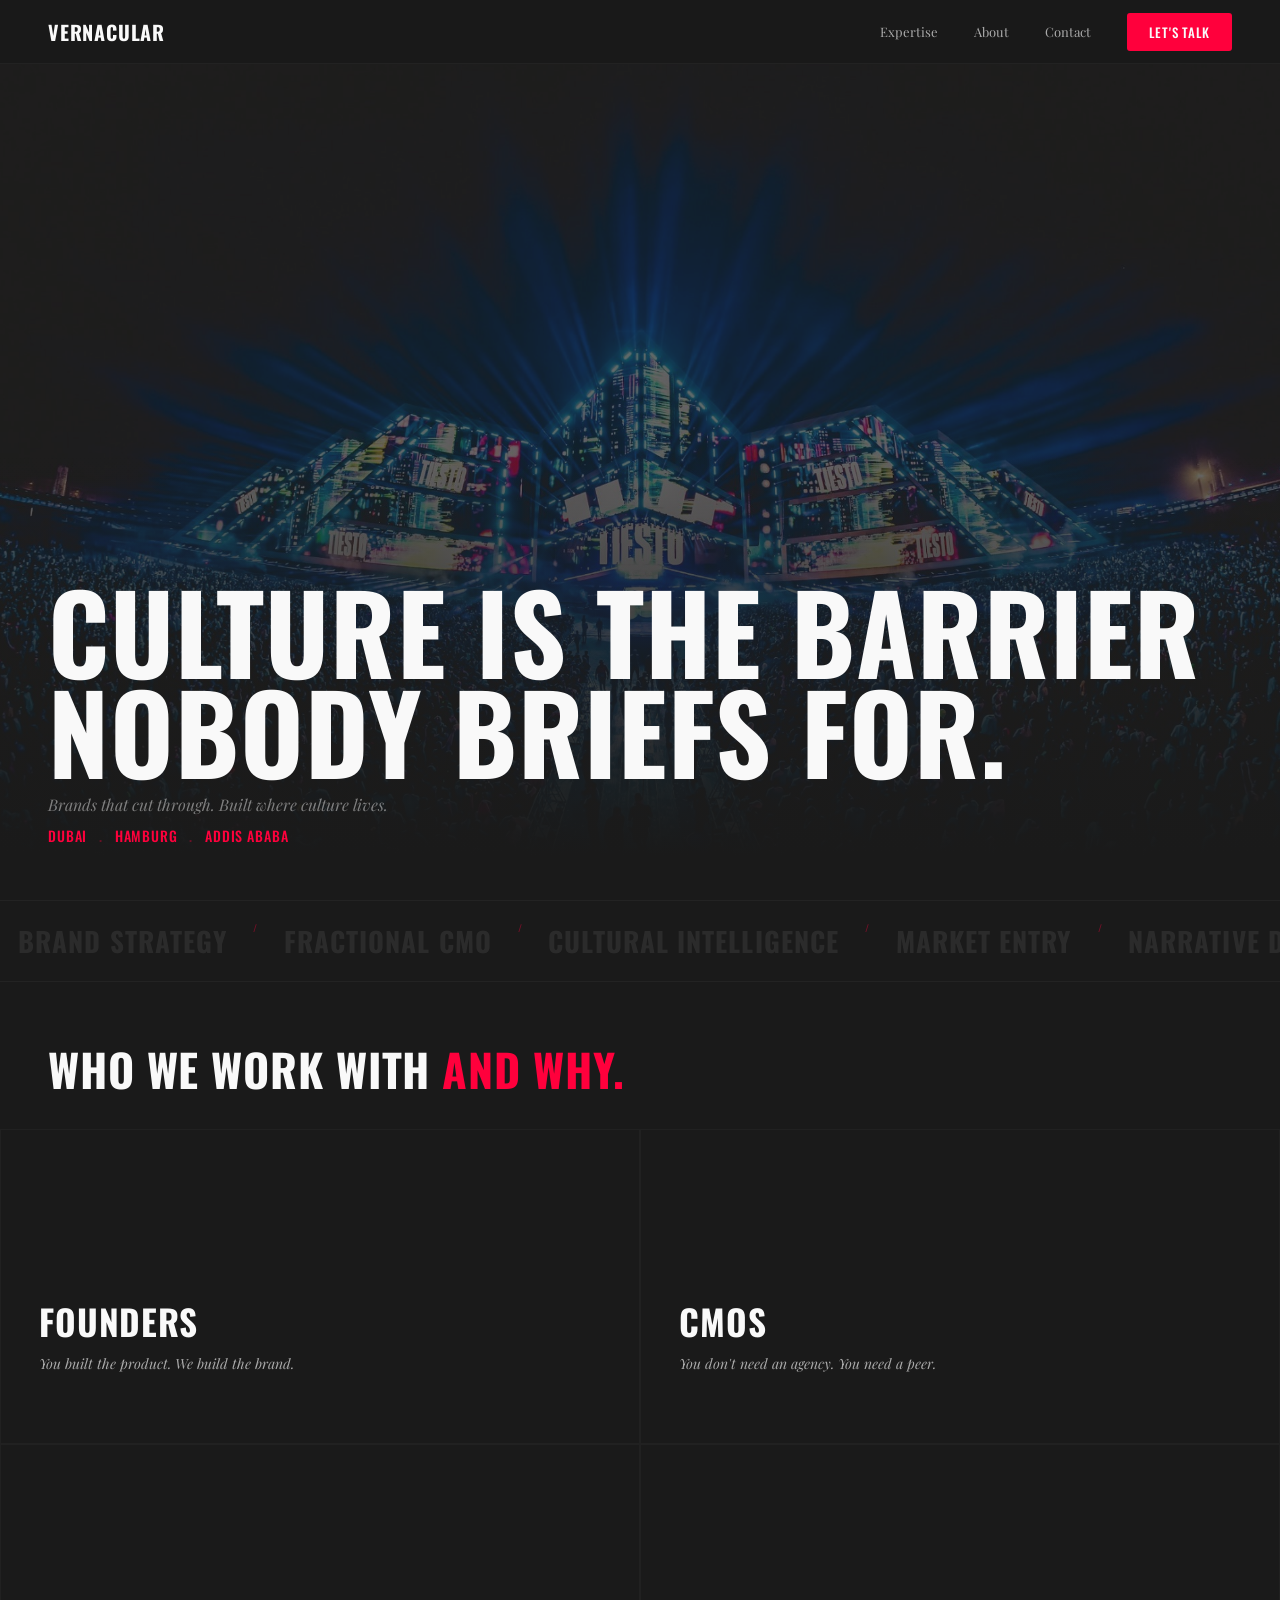
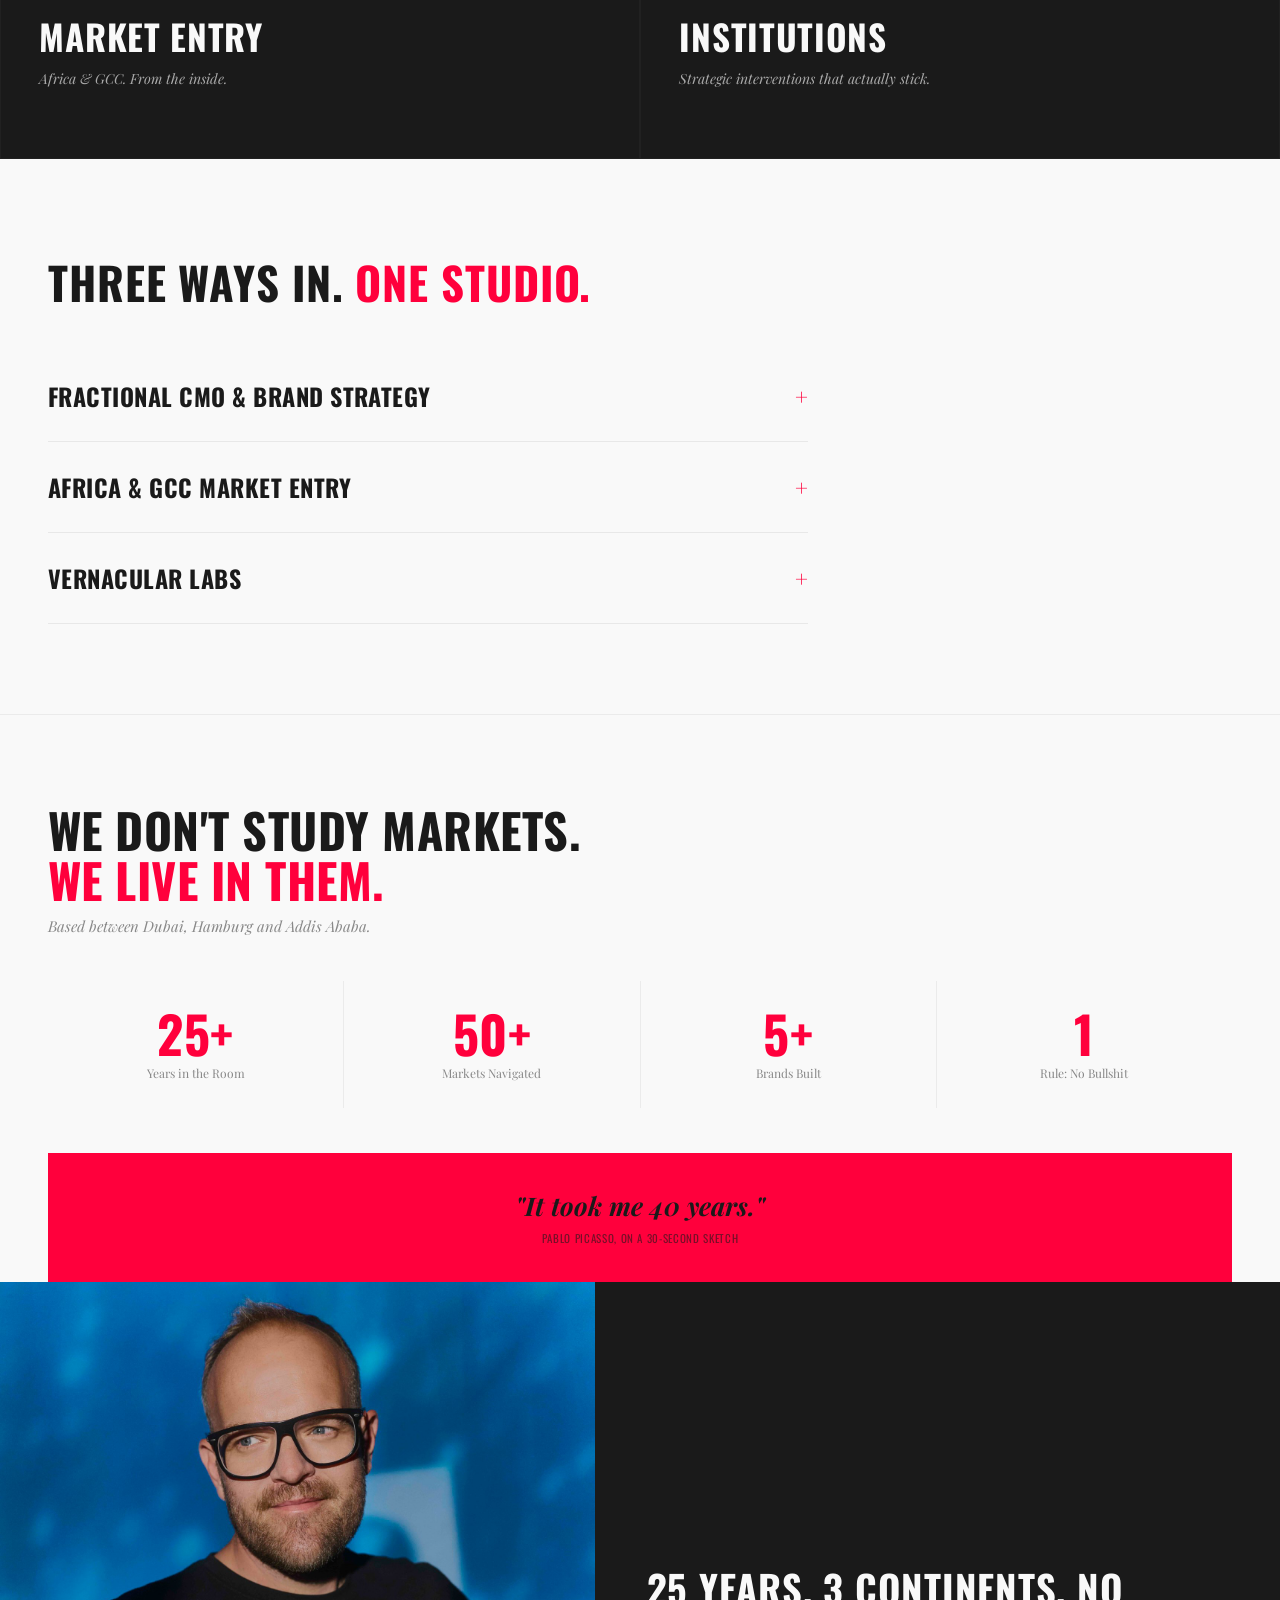
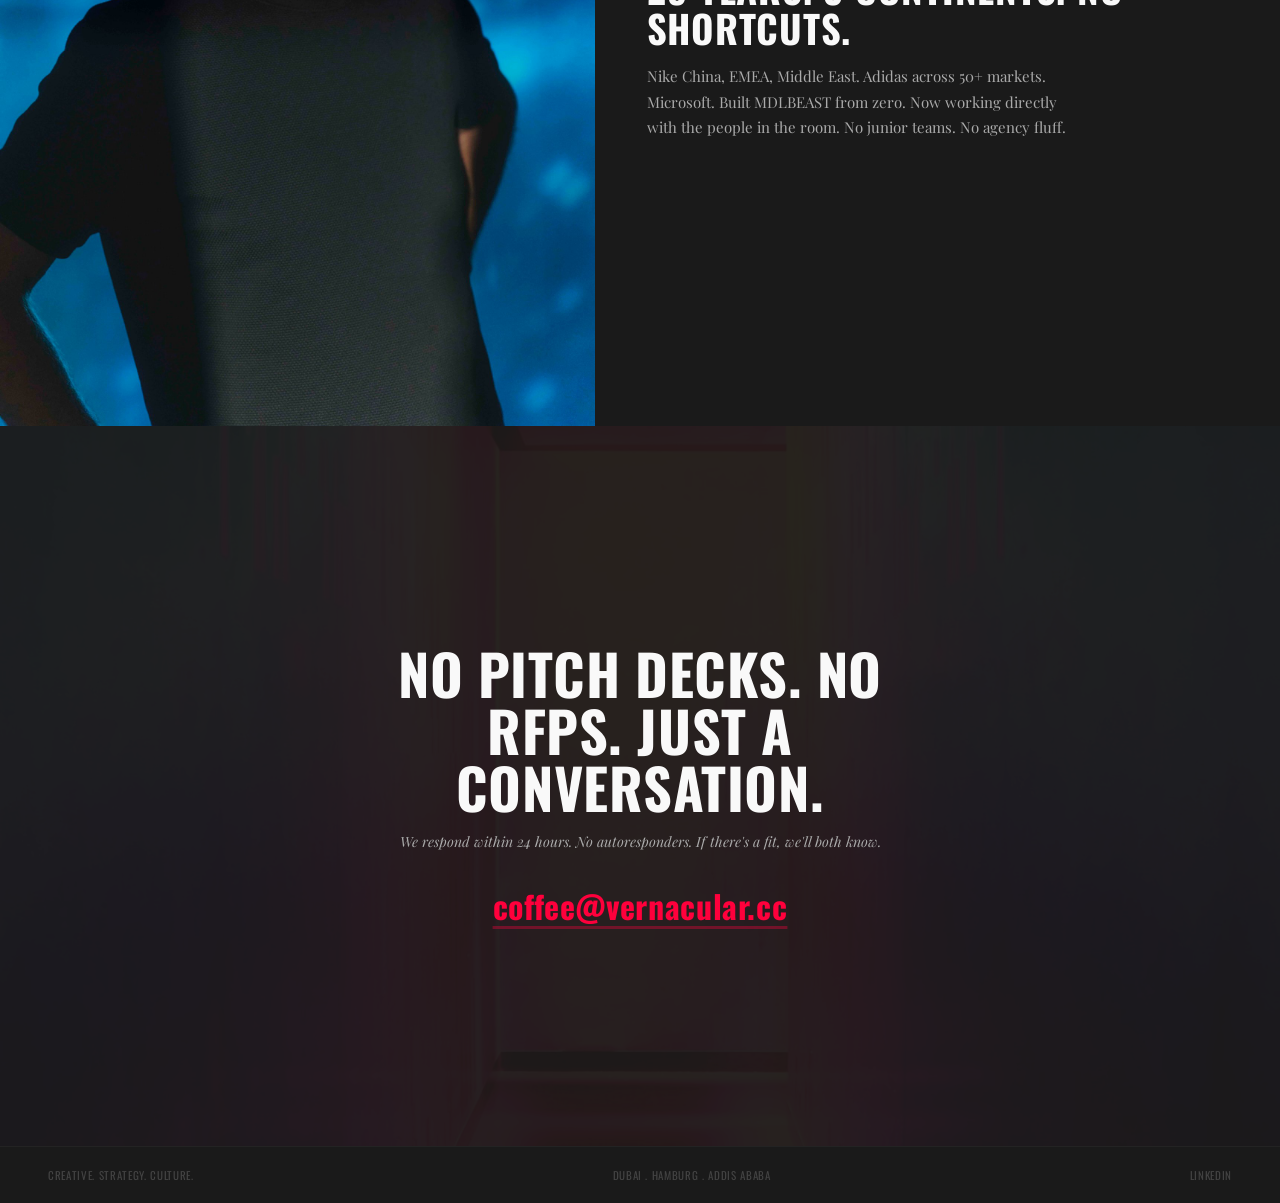
==== commit ff109b6f: "update v3 to oswald font" ====
--- a/index.html
+++ b/index.html
@@ -11,6 +11,9 @@
   <meta property="og:url" content="https://vernacular.cc">
   <meta name="twitter:card" content="summary_large_image">
   <meta name="keywords" content="brand strategy Dubai, fractional CMO, cultural intelligence Africa, market entry GCC, brand consulting Addis Ababa, creative strategy, executive coaching">
+  <link rel="icon" type="image/x-icon" href="favicon.ico">
+  <link rel="icon" type="image/png" sizes="32x32" href="assets/images/favicon-32.png">
+  <link rel="apple-touch-icon" sizes="192x192" href="assets/images/favicon-192.png">
   <link rel="canonical" href="https://vernacular.cc">
   <link rel="stylesheet" href="css/style.css">
   <script async src="https://www.googletagmanager.com/gtag/js?id=G-Y31WTXG2T3"></script>
@@ -18,9 +21,8 @@
 </head>
 <body>
 
-  <!-- NAV -->
   <nav>
-    <a href="#home" class="nav-wm">vernacular</a>
+    <a href="#home" class="nav-wm">Vernacular</a>
     <div class="nav-toggle"><span></span><span></span><span></span></div>
     <div class="nav-links">
       <a href="#expertise">Expertise</a>
@@ -61,6 +63,9 @@
   </div>
 
   <!-- FOUR DOORS -->
+  <div class="doors-section">
+    <h2 class="doors-headline reveal">Who we work with <span style="color:var(--neon)">and why.</span></h2>
+  </div>
   <div class="doors">
     <a href="#expertise" class="door">
       <div class="door-bg"><img src="assets/images/door-founders.jpg" alt="Founders" loading="lazy"></div>
@@ -98,17 +103,6 @@
         <div class="door-cta">Shape the future &rarr;</div>
       </div>
     </a>
-  </div>
-
-  <!-- ABOUT TEASER (split) -->
-  <div class="split">
-    <div class="split-img">
-      <img src="assets/images/rob-bock.jpg" alt="Robert Bock" loading="lazy">
-    </div>
-    <div class="split-text">
-      <h2 class="reveal">25 Years. 3 Continents. No Shortcuts.</h2>
-      <p class="reveal">Nike China, EMEA, Middle East. Adidas across 50+ markets. Microsoft. Built MDLBEAST from zero. Now working directly with the people in the room. No junior teams. No agency fluff.</p>
-    </div>
   </div>
 
   <!-- EXPERTISE -->
@@ -170,6 +164,17 @@
     </div>
   </section>
 
+  <!-- ROB PORTRAIT SPLIT -->
+  <div class="split">
+    <div class="split-img">
+      <img src="assets/images/rob-bock.jpg" alt="Robert Bock" loading="lazy">
+    </div>
+    <div class="split-text">
+      <h2 class="reveal">25 Years. 3 Continents. No Shortcuts.</h2>
+      <p class="reveal">Nike China, EMEA, Middle East. Adidas across 50+ markets. Microsoft. Built MDLBEAST from zero. Now working directly with the people in the room. No junior teams. No agency fluff.</p>
+    </div>
+  </div>
+
   <!-- CONTACT -->
   <section id="contact">
     <div class="contact-bg">
@@ -182,7 +187,6 @@
     </div>
   </section>
 
-  <!-- FOOTER -->
   <footer>
     <span>Creative. Strategy. Culture.</span>
     <span>Dubai . Hamburg . Addis Ababa</span>
--- a/css/style.css
+++ b/css/style.css
@@ -1,259 +1,128 @@
-@import url('https://fonts.googleapis.com/css2?family=Fraunces:ital,opsz,wght@0,9..144,300;0,9..144,500;0,9..144,700;0,9..144,900;1,9..144,300;1,9..144,700&family=Inter:wght@300;400;500&display=swap');
+@import url('https://fonts.googleapis.com/css2?family=Oswald:wght@400;500;600;700&family=Playfair+Display:ital,wght@0,400;0,500;0,700;1,400&display=swap');
 
 :root {
   --charcoal: #1A1A1A;
   --alabaster: #F9F9F9;
   --neon: #FF003C;
-  --neon-dim: rgba(255, 0, 60, 0.12);
   --muted: #888;
   --muted-light: #aaa;
-  --font-display: 'Fraunces', serif;
-  --font-body: 'Inter', sans-serif;
+  --font-display: 'Oswald', sans-serif;
+  --font-serif: 'Playfair Display', serif;
   --nav-h: 64px;
 }
 
 *, *::before, *::after { margin: 0; padding: 0; box-sizing: border-box; }
-
 ::selection { background: var(--neon); color: var(--charcoal); }
-
 html { scroll-behavior: smooth; -webkit-font-smoothing: antialiased; -moz-osx-font-smoothing: grayscale; }
-
-body { font-family: var(--font-body); background: var(--charcoal); color: var(--alabaster); overflow-x: hidden; }
-
+body { font-family: var(--font-serif); background: var(--charcoal); color: var(--alabaster); overflow-x: hidden; }
 a { color: inherit; text-decoration: none; }
 img { max-width: 100%; height: auto; display: block; }
 
-/* ======= NAV ======= */
 nav {
   position: fixed; top: 0; left: 0; width: 100%; height: var(--nav-h);
   z-index: 100; display: flex; align-items: center; justify-content: space-between;
   padding: 0 clamp(20px, 4vw, 48px);
-  background: rgba(26, 26, 26, 0.92); backdrop-filter: blur(24px); -webkit-backdrop-filter: blur(24px);
-  border-bottom: 1px solid rgba(255, 255, 255, 0.04);
-  transition: transform 0.4s ease;
+  background: rgba(26,26,26,0.92); backdrop-filter: blur(24px); -webkit-backdrop-filter: blur(24px);
+  border-bottom: 1px solid rgba(255,255,255,0.04); transition: transform 0.4s ease;
 }
 nav.hide { transform: translateY(-100%); }
-.nav-wm { font-family: var(--font-display); font-size: 18px; font-weight: 700; letter-spacing: -0.02em; }
-.nav-links { display: flex; align-items: center; gap: clamp(16px, 3vw, 36px); }
-.nav-links a { font-size: 13px; color: var(--muted-light); transition: color 0.2s; }
+.nav-wm { font-family: var(--font-display); font-size: 20px; font-weight: 700; letter-spacing: 0.04em; text-transform: uppercase; }
+.nav-links { display: flex; align-items: center; gap: clamp(16px,3vw,36px); }
+.nav-links a { font-family: var(--font-serif); font-size: 13px; color: var(--muted-light); transition: color 0.2s; }
 .nav-links a:hover { color: var(--alabaster); }
-.nav-cta {
-  background: var(--neon); color: var(--alabaster); padding: 9px 22px; border-radius: 3px;
-  font-size: 11px; font-weight: 500; letter-spacing: 0.07em; text-transform: uppercase;
-  transition: opacity 0.2s;
-}
+.nav-cta { font-family: var(--font-display) !important; background: var(--neon); color: var(--alabaster) !important; padding: 9px 22px; border-radius: 3px; font-size: 12px; font-weight: 500; letter-spacing: 0.07em; text-transform: uppercase; transition: opacity 0.2s; }
 .nav-cta:hover { opacity: 0.85; }
 .nav-toggle { display: none; cursor: pointer; z-index: 101; flex-direction: column; gap: 5px; }
 .nav-toggle span { width: 22px; height: 1.5px; background: var(--alabaster); transition: 0.3s; }
 
-/* ======= HERO ======= */
-#home {
-  min-height: 100vh; display: flex; flex-direction: column; justify-content: flex-end;
-  padding: 0 clamp(20px, 4vw, 48px) clamp(40px, 6vh, 80px);
-  position: relative; overflow: hidden;
-}
+#home { min-height: 100vh; display: flex; flex-direction: column; justify-content: flex-end; padding: 0 clamp(20px,4vw,48px) clamp(40px,6vh,72px); position: relative; overflow: hidden; }
 .hero-media { position: absolute; inset: 0; z-index: 0; }
-.hero-media video, .hero-media img {
-  width: 100%; height: 100%; object-fit: cover; opacity: 0.3;
-}
-.hero-media::after {
-  content: ''; position: absolute; inset: 0;
-  background: linear-gradient(to top, var(--charcoal) 8%, transparent 55%);
-}
-.hero-content { position: relative; z-index: 1; max-width: 680px; }
-.hero-content h1 {
-  font-family: var(--font-display); font-weight: 900;
-  font-size: clamp(2.6rem, 6.5vw, 5rem); line-height: 1.02;
-  letter-spacing: -0.03em; text-transform: uppercase;
-}
-.hero-sub { font-size: 15px; color: var(--muted-light); margin-top: 12px; }
-.hero-loc {
-  font-size: 13px; color: var(--neon); margin-top: 10px;
-  font-weight: 500; letter-spacing: 0.03em;
-}
+.hero-media img { width: 100%; height: 100%; object-fit: cover; opacity: 0.35; }
+.hero-media::after { content: ''; position: absolute; inset: 0; background: linear-gradient(to top, var(--charcoal) 5%, transparent 50%); }
+.hero-content { position: relative; z-index: 1; }
+.hero-content h1 { font-family: var(--font-display); font-weight: 700; font-size: clamp(3.2rem,8.5vw,7rem); line-height: 0.92; letter-spacing: 0.01em; text-transform: uppercase; }
+.hero-sub { font-family: var(--font-serif); font-size: 16px; font-style: italic; color: rgba(249,249,249,0.45); margin-top: 14px; }
+.hero-loc { font-family: var(--font-display); font-size: 14px; color: var(--neon); margin-top: 10px; font-weight: 500; letter-spacing: 0.06em; text-transform: uppercase; }
 .hero-loc .dot { opacity: 0.35; margin: 0 8px; }
 
-/* ======= TICKER ======= */
-.ticker-wrap {
-  overflow: hidden; padding: 18px 0;
-  border-top: 1px solid rgba(255, 255, 255, 0.04);
-  border-bottom: 1px solid rgba(255, 255, 255, 0.04);
-}
-.ticker {
-  display: flex; width: max-content;
-  animation: ticker-scroll 20s linear infinite;
-}
-.ticker span {
-  font-family: var(--font-display); font-size: clamp(1rem, 2vw, 1.5rem);
-  font-weight: 700; white-space: nowrap; padding: 0 clamp(8px, 1.5vw, 16px);
-  text-transform: uppercase; letter-spacing: -0.01em;
-  color: transparent; -webkit-text-stroke: 1px rgba(255, 255, 255, 0.12);
-}
-.ticker .sep { color: var(--neon); -webkit-text-stroke: 0; font-size: 0.5em; vertical-align: middle; padding: 0 6px; opacity: 0.5; }
+.ticker-wrap { overflow: hidden; padding: 20px 0; border-top: 1px solid rgba(255,255,255,0.04); border-bottom: 1px solid rgba(255,255,255,0.04); }
+.ticker { display: flex; width: max-content; animation: ticker-scroll 22s linear infinite; }
+.ticker span { font-family: var(--font-display); font-size: clamp(1.2rem,2.2vw,1.7rem); font-weight: 700; white-space: nowrap; padding: 0 clamp(10px,1.5vw,18px); text-transform: uppercase; letter-spacing: 0.04em; color: rgba(255,255,255,0.08); }
+.ticker .sep { color: var(--neon); font-size: 0.6em; vertical-align: middle; padding: 0 8px; opacity: 0.4; }
 @keyframes ticker-scroll { 0% { transform: translateX(0); } 100% { transform: translateX(-50%); } }
 
-/* ======= FOUR DOORS ======= */
+.doors-section { padding: clamp(48px,6vh,72px) clamp(20px,4vw,48px) 0; }
+.doors-headline { font-family: var(--font-display); font-size: clamp(1.8rem,3.5vw,2.8rem); font-weight: 700; text-transform: uppercase; letter-spacing: 0.02em; margin-bottom: clamp(20px,3vh,36px); }
 .doors { display: grid; grid-template-columns: 1fr 1fr; }
-.door {
-  position: relative; overflow: hidden; min-height: 280px;
-  display: flex; flex-direction: column; justify-content: flex-end;
-  border: 0.5px solid rgba(255, 255, 255, 0.03); cursor: pointer;
-}
-.door-bg {
-  position: absolute; inset: 0; opacity: 0; transition: opacity 0.6s ease;
-}
+.door { position: relative; overflow: hidden; min-height: clamp(220px,35vh,340px); display: flex; flex-direction: column; justify-content: flex-end; border: 0.5px solid rgba(255,255,255,0.03); cursor: pointer; }
+.door-bg { position: absolute; inset: 0; opacity: 0; transition: opacity 0.6s ease; }
 .door-bg img { width: 100%; height: 100%; object-fit: cover; }
-.door:hover .door-bg { opacity: 0.3; }
-.door-overlay {
-  position: absolute; inset: 0;
-  background: linear-gradient(to top, rgba(26,26,26,0.92) 15%, rgba(26,26,26,0.3) 60%, transparent);
-}
-.door-content { position: relative; z-index: 1; padding: clamp(20px, 3vw, 40px); }
-.door-content h3 {
-  font-family: var(--font-display); font-size: clamp(1.4rem, 2.5vw, 2rem);
-  font-weight: 900; text-transform: uppercase; letter-spacing: -0.02em;
-}
-.door-content p { font-size: 13px; color: var(--muted-light); margin-top: 6px; max-width: 240px; line-height: 1.5; }
-.door-cta {
-  font-size: 12px; color: var(--neon); margin-top: 14px; font-weight: 500;
-  letter-spacing: 0.03em; opacity: 0; transform: translateY(6px);
-  transition: opacity 0.35s, transform 0.35s;
-}
+.door:hover .door-bg { opacity: 0.35; }
+.door-overlay { position: absolute; inset: 0; background: linear-gradient(to top, rgba(26,26,26,0.92) 15%, rgba(26,26,26,0.3) 55%, transparent); }
+.door-content { position: relative; z-index: 1; padding: clamp(20px,3vw,40px); }
+.door-content h3 { font-family: var(--font-display); font-size: clamp(1.5rem,2.8vw,2.2rem); font-weight: 700; text-transform: uppercase; letter-spacing: 0.02em; }
+.door-content p { font-family: var(--font-serif); font-size: 14px; font-style: italic; color: var(--muted-light); margin-top: 6px; max-width: 260px; line-height: 1.5; }
+.door-cta { font-family: var(--font-display); font-size: 12px; color: var(--neon); margin-top: 14px; font-weight: 500; letter-spacing: 0.05em; text-transform: uppercase; opacity: 0; transform: translateY(6px); transition: opacity 0.35s, transform 0.35s; }
 .door:hover .door-cta { opacity: 1; transform: translateY(0); }
 
-/* ======= ABOUT TEASER (split) ======= */
-.split {
-  display: grid; grid-template-columns: 1fr 1.15fr;
-  min-height: 420px;
-}
-.split-img { position: relative; overflow: hidden; }
-.split-img img { width: 100%; height: 100%; object-fit: cover; }
-.split-text {
-  padding: clamp(32px, 5vw, 64px) clamp(24px, 4vw, 48px);
-  display: flex; flex-direction: column; justify-content: center;
-}
-.split-text h2 {
-  font-family: var(--font-display); font-size: clamp(1.6rem, 3vw, 2.4rem);
-  font-weight: 900; text-transform: uppercase; letter-spacing: -0.02em; line-height: 1.06;
-}
-.split-text p {
-  font-size: 14px; color: var(--muted-light); margin-top: 16px;
-  line-height: 1.7; max-width: 400px;
-}
-
-/* ======= EXPERTISE (Alabaster) ======= */
-#expertise {
-  background: var(--alabaster); color: var(--charcoal);
-  padding: clamp(48px, 8vh, 96px) clamp(20px, 4vw, 48px);
-}
-.expertise-head {
-  font-family: var(--font-display); font-size: clamp(1.6rem, 3vw, 2.4rem);
-  font-weight: 900; text-transform: uppercase; letter-spacing: -0.02em;
-  margin-bottom: clamp(24px, 4vh, 48px);
-}
+#expertise { background: var(--alabaster); color: var(--charcoal); padding: clamp(56px,10vh,112px) clamp(20px,4vw,48px); }
+.expertise-head { font-family: var(--font-display); font-size: clamp(1.8rem,3.5vw,2.8rem); font-weight: 700; text-transform: uppercase; letter-spacing: 0.02em; margin-bottom: clamp(28px,4vh,52px); }
 .expertise-head .nc { color: var(--neon); }
-.acc-wrap { max-width: 720px; }
-.acc-item { border-bottom: 1px solid rgba(26, 26, 26, 0.08); }
-.acc-head {
-  display: flex; justify-content: space-between; align-items: center;
-  padding: clamp(16px, 2.5vh, 24px) 0; cursor: pointer; transition: color 0.2s;
-}
+.acc-wrap { max-width: 760px; }
+.acc-item { border-bottom: 1px solid rgba(26,26,26,0.08); }
+.acc-head { display: flex; justify-content: space-between; align-items: center; padding: clamp(18px,3vh,28px) 0; cursor: pointer; transition: color 0.2s; }
 .acc-head:hover { color: var(--neon); }
-.acc-head h3 {
-  font-family: var(--font-display); font-size: clamp(1.1rem, 2vw, 1.4rem);
-  font-weight: 700; text-transform: uppercase; letter-spacing: -0.01em;
-}
-.acc-icon { font-size: 20px; color: var(--neon); transition: transform 0.3s; font-weight: 300; }
+.acc-head h3 { font-family: var(--font-display); font-size: clamp(1.1rem,2vw,1.5rem); font-weight: 700; text-transform: uppercase; letter-spacing: 0.02em; }
+.acc-icon { font-size: 22px; color: var(--neon); transition: transform 0.3s; font-weight: 300; }
 .acc-body { max-height: 0; overflow: hidden; transition: max-height 0.5s ease; }
 .acc-body.open { max-height: 300px; }
-.acc-inner {
-  padding: 0 0 clamp(16px, 2.5vh, 24px);
-  font-size: 14px; color: #666; line-height: 1.7; max-width: 520px;
-}
-.acc-tag { font-size: 11px; color: var(--neon); margin-top: 10px; font-weight: 500; letter-spacing: 0.04em; }
+.acc-inner { padding: 0 0 clamp(18px,3vh,28px); font-family: var(--font-serif); font-size: 15px; color: #555; line-height: 1.7; max-width: 540px; }
+.acc-tag { font-family: var(--font-display); font-size: 11px; color: var(--neon); margin-top: 10px; font-weight: 500; letter-spacing: 0.06em; text-transform: uppercase; }
 
-/* ======= ABOUT ======= */
-#about {
-  background: var(--alabaster); color: var(--charcoal);
-  padding: clamp(48px, 8vh, 96px) clamp(20px, 4vw, 48px) 0;
-}
-.about-headline {
-  font-family: var(--font-display); font-size: clamp(1.6rem, 3.5vw, 2.6rem);
-  font-weight: 900; text-transform: uppercase; letter-spacing: -0.02em; line-height: 1.06;
-  max-width: 520px;
-}
+#about { background: var(--alabaster); color: var(--charcoal); padding: clamp(56px,10vh,112px) clamp(20px,4vw,48px) 0; border-top: 1px solid rgba(26,26,26,0.06); }
+.about-headline { font-family: var(--font-display); font-size: clamp(1.8rem,4vw,3rem); font-weight: 700; text-transform: uppercase; letter-spacing: 0.01em; line-height: 1.05; max-width: 540px; }
 .about-headline .nc { color: var(--neon); }
-.about-sub { font-size: 14px; color: var(--muted); margin-top: 10px; }
-.stats {
-  display: grid; grid-template-columns: repeat(4, 1fr); gap: 1px;
-  background: rgba(26,26,26,0.06); margin-top: clamp(32px, 5vh, 56px);
-}
-.stat {
-  background: var(--alabaster); padding: clamp(20px, 3vh, 36px) 16px; text-align: center;
-}
-.stat-num {
-  font-family: var(--font-display); font-size: clamp(1.8rem, 3.5vw, 2.8rem);
-  font-weight: 900; color: var(--neon); letter-spacing: -0.03em; line-height: 1;
-}
-.stat-label { font-size: 11px; color: var(--muted); margin-top: 6px; }
-.quote-bar {
-  background: var(--neon); color: var(--charcoal);
-  padding: clamp(28px, 4vh, 48px) clamp(20px, 4vw, 48px);
-  text-align: center; margin-top: clamp(32px, 5vh, 56px);
-}
-.quote-bar p {
-  font-family: var(--font-display); font-size: clamp(1.1rem, 2vw, 1.5rem);
-  font-weight: 700; font-style: italic; line-height: 1.3;
-}
-.quote-bar .attr { font-size: 12px; font-style: normal; opacity: 0.6; margin-top: 8px; }
+.about-sub { font-family: var(--font-serif); font-size: 15px; color: var(--muted); margin-top: 10px; font-style: italic; }
+.stats { display: grid; grid-template-columns: repeat(4,1fr); gap: 1px; background: rgba(26,26,26,0.06); margin-top: clamp(36px,5vh,64px); }
+.stat { background: var(--alabaster); padding: clamp(22px,3vh,40px) 16px; text-align: center; }
+.stat-num { font-family: var(--font-display); font-size: clamp(2rem,4vw,3.2rem); font-weight: 700; color: var(--neon); letter-spacing: 0.01em; line-height: 1; }
+.stat-label { font-family: var(--font-serif); font-size: 12px; color: var(--muted); margin-top: 6px; }
 
-/* ======= CONTACT ======= */
-#contact {
-  min-height: 80vh; display: flex; flex-direction: column; justify-content: center;
-  align-items: center; text-align: center; position: relative; overflow: hidden;
-  padding: clamp(48px, 8vh, 96px) clamp(20px, 4vw, 48px);
-}
+.quote-bar { background: var(--neon); color: var(--charcoal); padding: clamp(28px,4vh,52px) clamp(20px,4vw,48px); text-align: center; margin-top: clamp(36px,5vh,64px); }
+.quote-bar p { font-family: var(--font-serif); font-size: clamp(1.1rem,2vw,1.6rem); font-weight: 700; font-style: italic; line-height: 1.3; }
+.quote-bar .attr { font-family: var(--font-display); font-size: 11px; font-style: normal; opacity: 0.6; margin-top: 8px; letter-spacing: 0.06em; text-transform: uppercase; }
+
+.split { display: grid; grid-template-columns: 1fr 1.15fr; min-height: 480px; }
+.split-img { position: relative; overflow: hidden; }
+.split-img img { width: 100%; height: 100%; object-fit: cover; object-position: center top; }
+.split-text { background: var(--charcoal); color: var(--alabaster); padding: clamp(36px,5vw,72px) clamp(24px,4vw,52px); display: flex; flex-direction: column; justify-content: center; }
+.split-text h2 { font-family: var(--font-display); font-size: clamp(1.6rem,3vw,2.6rem); font-weight: 700; text-transform: uppercase; letter-spacing: 0.02em; line-height: 1.05; }
+.split-text p { font-family: var(--font-serif); font-size: 15px; color: var(--muted-light); margin-top: 16px; line-height: 1.7; max-width: 420px; }
+
+#contact { min-height: 80vh; display: flex; flex-direction: column; justify-content: center; align-items: center; text-align: center; position: relative; overflow: hidden; padding: clamp(48px,8vh,96px) clamp(20px,4vw,48px); }
 .contact-bg { position: absolute; inset: 0; z-index: 0; }
 .contact-bg img { width: 100%; height: 100%; object-fit: cover; opacity: 0.15; }
-.contact-bg::after { content: ''; position: absolute; inset: 0; background: rgba(26,26,26,0.65); }
-.contact-inner { position: relative; z-index: 1; }
-.contact-inner h2 {
-  font-family: var(--font-display); font-size: clamp(1.6rem, 4vw, 2.8rem);
-  font-weight: 900; text-transform: uppercase; letter-spacing: -0.02em; line-height: 1.06;
-  max-width: 480px; margin: 0 auto;
-}
-.contact-note { font-size: 13px; color: var(--muted-light); margin-top: 14px; max-width: 360px; line-height: 1.6; }
-.contact-email {
-  font-family: var(--font-display); font-size: clamp(1.2rem, 3vw, 2rem);
-  font-weight: 700; color: var(--neon); margin-top: 28px;
-  text-decoration: underline; text-underline-offset: 6px;
-  text-decoration-color: rgba(255, 0, 60, 0.35); transition: text-decoration-color 0.3s;
-}
+.contact-bg::after { content: ''; position: absolute; inset: 0; background: rgba(26,26,26,0.6); }
+.contact-inner { position: relative; z-index: 1; max-width: 520px; }
+.contact-inner h2 { font-family: var(--font-display); font-size: clamp(2rem,5vw,3.5rem); font-weight: 700; text-transform: uppercase; letter-spacing: 0.01em; line-height: 1.02; }
+.contact-note { font-family: var(--font-serif); font-size: 14px; color: var(--muted-light); margin-top: 16px; line-height: 1.6; font-style: italic; text-align: center; }
+.contact-email { font-family: var(--font-display); font-size: clamp(1.2rem,3vw,2rem); font-weight: 700; color: var(--neon); margin-top: 28px; letter-spacing: 0.02em; text-decoration: underline; text-underline-offset: 6px; text-decoration-color: rgba(255,0,60,0.35); transition: text-decoration-color 0.3s; display: inline-block; }
 .contact-email:hover { text-decoration-color: var(--neon); }
 
-/* ======= FOOTER ======= */
-footer {
-  padding: 20px clamp(20px, 4vw, 48px);
-  font-size: 11px; color: rgba(255, 255, 255, 0.18);
-  display: flex; justify-content: space-between; align-items: center;
-  border-top: 1px solid rgba(255, 255, 255, 0.04);
-}
+footer { padding: 20px clamp(20px,4vw,48px); font-size: 11px; color: rgba(255,255,255,0.18); display: flex; justify-content: space-between; align-items: center; border-top: 1px solid rgba(255,255,255,0.04); font-family: var(--font-display); letter-spacing: 0.06em; text-transform: uppercase; }
 footer a { transition: color 0.2s; }
 footer a:hover { color: var(--neon); }
 
-/* ======= REVEAL ======= */
 .reveal { opacity: 0; transform: translateY(28px); transition: opacity 0.7s ease, transform 0.7s ease; }
 .reveal.vis { opacity: 1; transform: translateY(0); }
 
-/* ======= RESPONSIVE ======= */
 @media (max-width: 768px) {
   .nav-links { display: none; position: fixed; inset: 0; background: var(--charcoal); flex-direction: column; justify-content: center; align-items: center; gap: 28px; z-index: 99; }
   .nav-links.open { display: flex; }
-  .nav-links a { font-size: 22px; }
+  .nav-links a { font-size: 20px; }
   .nav-toggle { display: flex; }
   .doors { grid-template-columns: 1fr; }
-  .door { min-height: 200px; }
   .split { grid-template-columns: 1fr; }
-  .split-img { min-height: 300px; }
-  .stats { grid-template-columns: repeat(2, 1fr); }
+  .split-img { min-height: 350px; }
+  .stats { grid-template-columns: repeat(2,1fr); }
 }
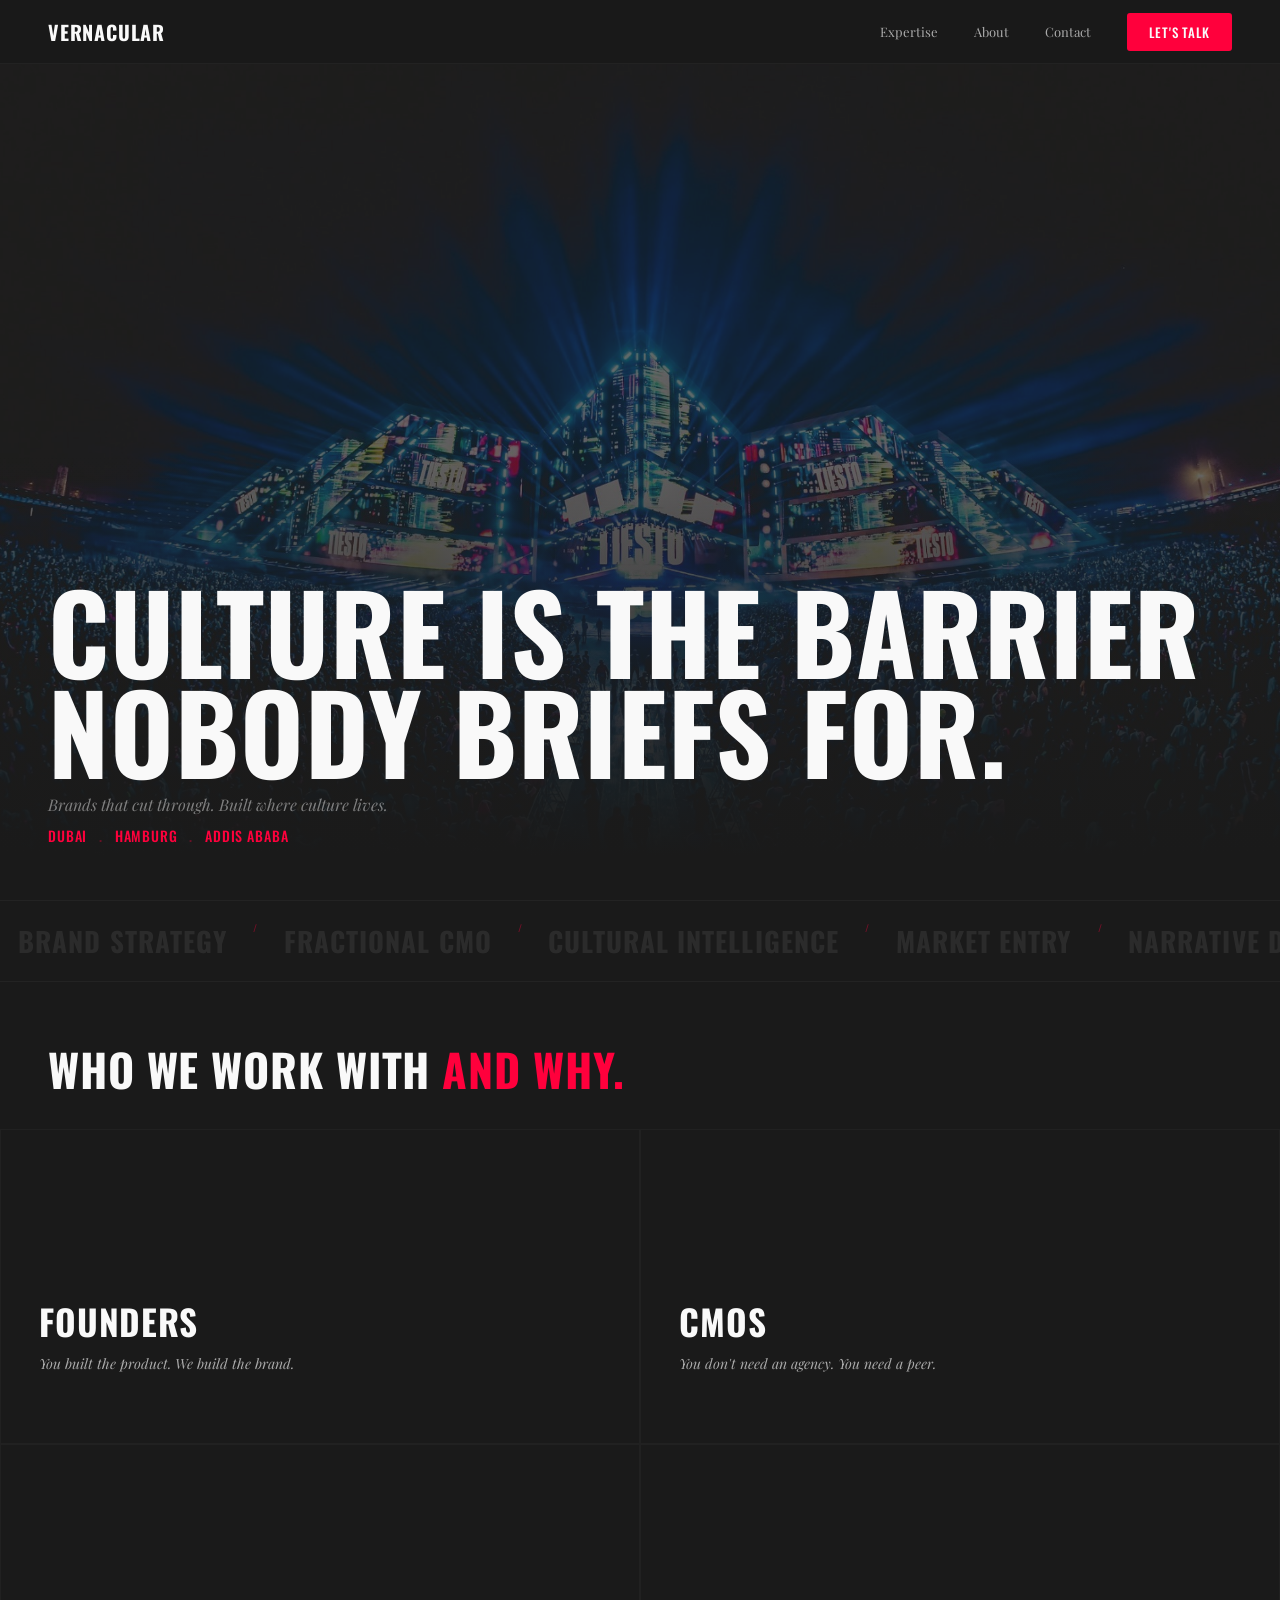
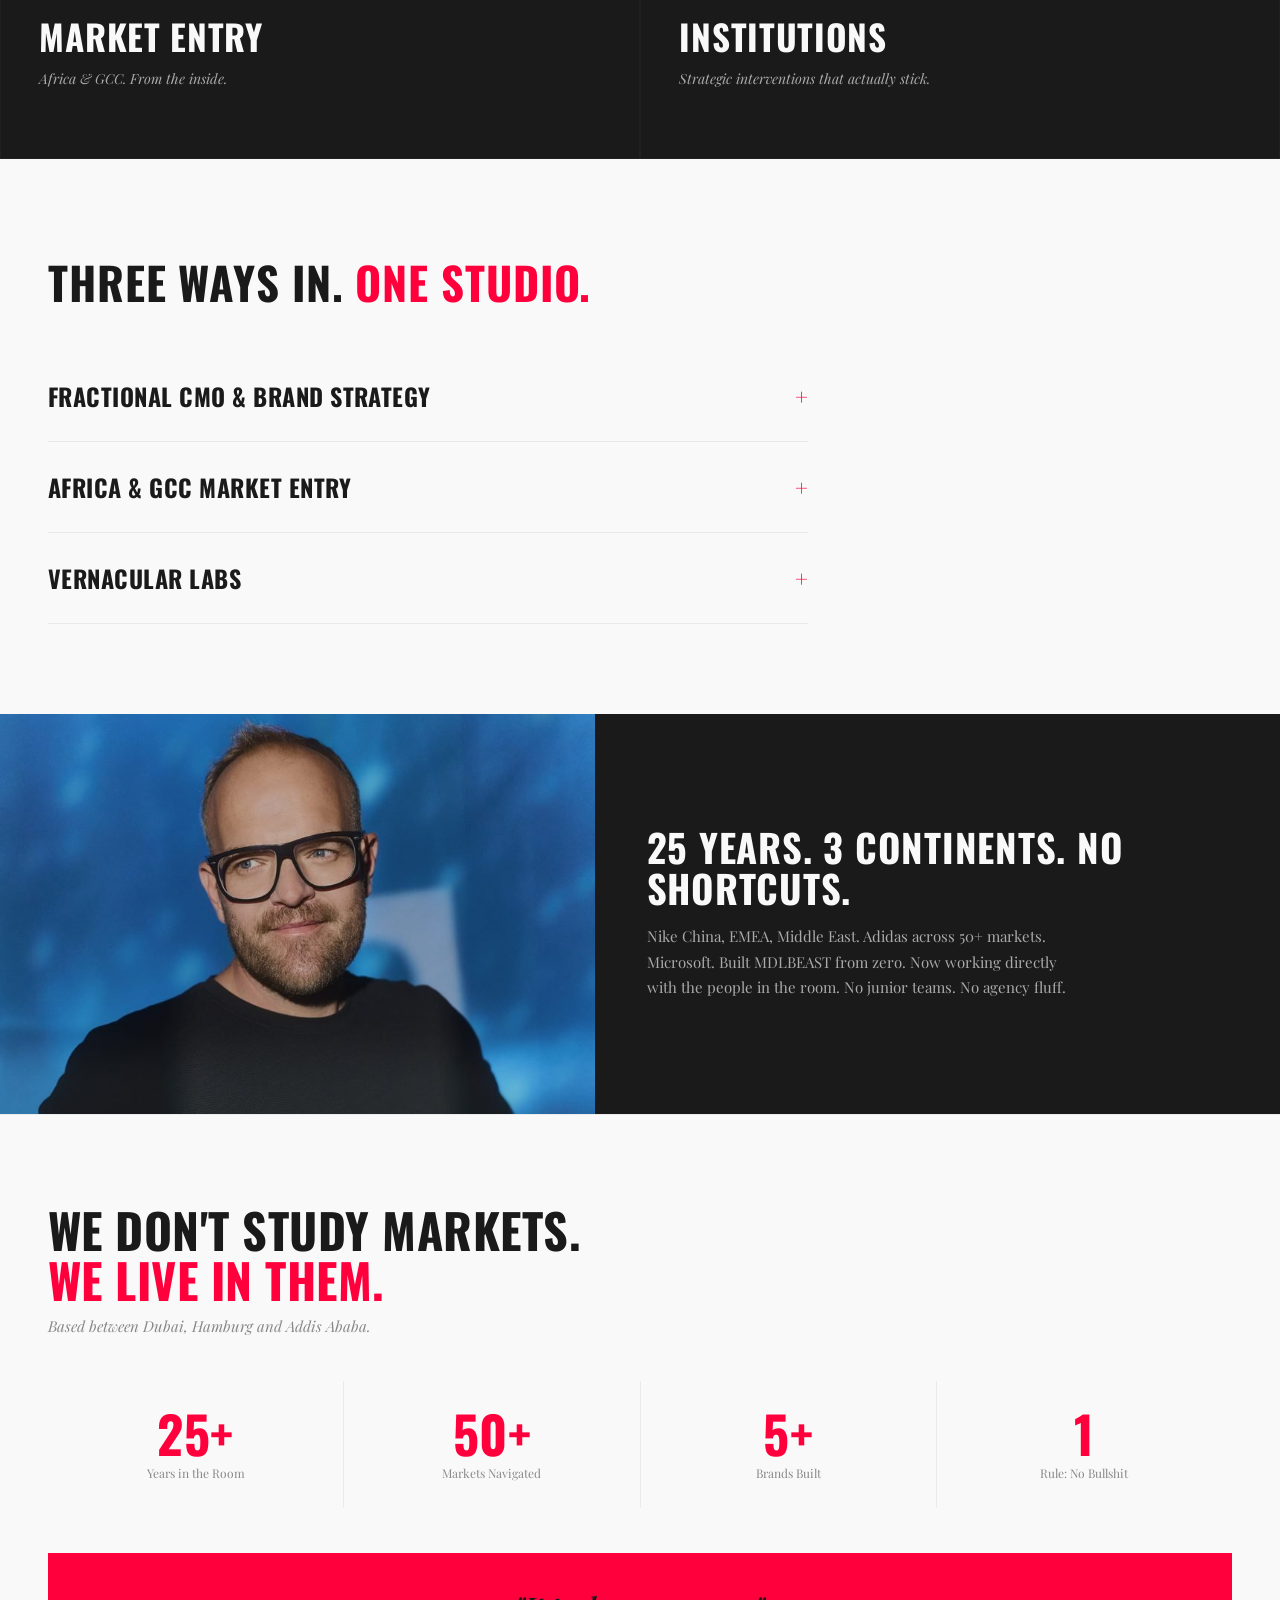
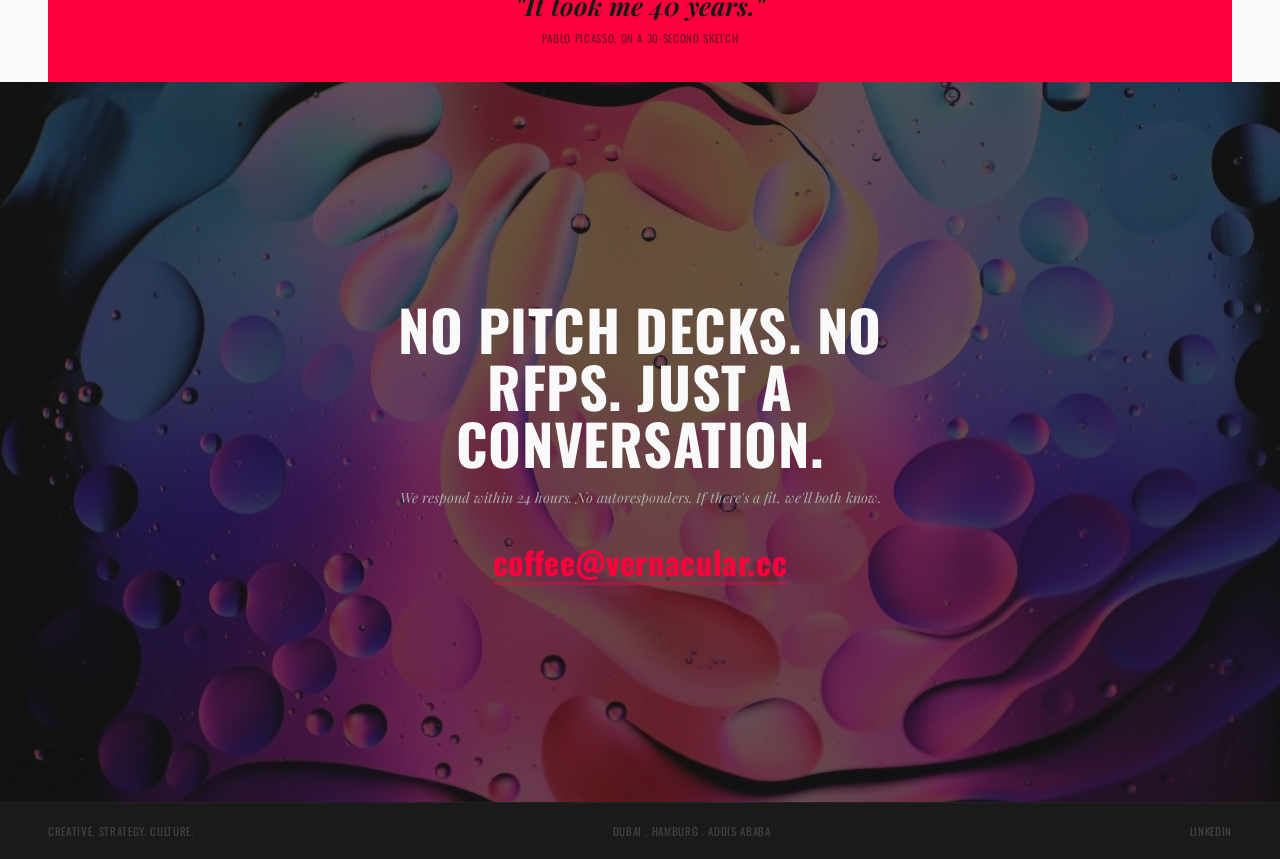
==== commit 42ccd75f: "minor tweaks contact image" ====
--- a/index.html
+++ b/index.html
@@ -148,6 +148,17 @@
     </div>
   </section>
 
+  <!-- ROB PORTRAIT SPLIT -->
+  <div class="split">
+    <div class="split-img">
+      <img src="assets/images/rob-bock.jpg" alt="Robert Bock" loading="lazy">
+    </div>
+    <div class="split-text">
+      <h2 class="reveal">25 Years. 3 Continents. No Shortcuts.</h2>
+      <p class="reveal">Nike China, EMEA, Middle East. Adidas across 50+ markets. Microsoft. Built MDLBEAST from zero. Now working directly with the people in the room. No junior teams. No agency fluff.</p>
+    </div>
+  </div>
+
   <!-- ABOUT -->
   <section id="about">
     <h1 class="about-headline reveal">We don't study markets.<br><span class="nc">We live in them.</span></h1>
@@ -163,17 +174,6 @@
       <div class="attr">Pablo Picasso, on a 30-second sketch</div>
     </div>
   </section>
-
-  <!-- ROB PORTRAIT SPLIT -->
-  <div class="split">
-    <div class="split-img">
-      <img src="assets/images/rob-bock.jpg" alt="Robert Bock" loading="lazy">
-    </div>
-    <div class="split-text">
-      <h2 class="reveal">25 Years. 3 Continents. No Shortcuts.</h2>
-      <p class="reveal">Nike China, EMEA, Middle East. Adidas across 50+ markets. Microsoft. Built MDLBEAST from zero. Now working directly with the people in the room. No junior teams. No agency fluff.</p>
-    </div>
-  </div>
 
   <!-- CONTACT -->
   <section id="contact">
--- a/css/style.css
+++ b/css/style.css
@@ -92,17 +92,17 @@
 .quote-bar p { font-family: var(--font-serif); font-size: clamp(1.1rem,2vw,1.6rem); font-weight: 700; font-style: italic; line-height: 1.3; }
 .quote-bar .attr { font-family: var(--font-display); font-size: 11px; font-style: normal; opacity: 0.6; margin-top: 8px; letter-spacing: 0.06em; text-transform: uppercase; }
 
-.split { display: grid; grid-template-columns: 1fr 1.15fr; min-height: 480px; }
-.split-img { position: relative; overflow: hidden; }
-.split-img img { width: 100%; height: 100%; object-fit: cover; object-position: center top; }
+.split { display: grid; grid-template-columns: 1fr 1.15fr; min-height: 320px; }
+.split-img { position: relative; overflow: hidden; max-height: 400px; }
+.split-img img { width: 100%; height: 100%; object-fit: cover; object-position: center 20%; }
 .split-text { background: var(--charcoal); color: var(--alabaster); padding: clamp(36px,5vw,72px) clamp(24px,4vw,52px); display: flex; flex-direction: column; justify-content: center; }
 .split-text h2 { font-family: var(--font-display); font-size: clamp(1.6rem,3vw,2.6rem); font-weight: 700; text-transform: uppercase; letter-spacing: 0.02em; line-height: 1.05; }
 .split-text p { font-family: var(--font-serif); font-size: 15px; color: var(--muted-light); margin-top: 16px; line-height: 1.7; max-width: 420px; }
 
 #contact { min-height: 80vh; display: flex; flex-direction: column; justify-content: center; align-items: center; text-align: center; position: relative; overflow: hidden; padding: clamp(48px,8vh,96px) clamp(20px,4vw,48px); }
 .contact-bg { position: absolute; inset: 0; z-index: 0; }
-.contact-bg img { width: 100%; height: 100%; object-fit: cover; opacity: 0.15; }
-.contact-bg::after { content: ''; position: absolute; inset: 0; background: rgba(26,26,26,0.6); }
+.contact-bg img { width: 100%; height: 100%; object-fit: cover; opacity: 0.55; }
+.contact-bg::after { content: ''; position: absolute; inset: 0; background: rgba(26,26,26,0.35); }
 .contact-inner { position: relative; z-index: 1; max-width: 520px; }
 .contact-inner h2 { font-family: var(--font-display); font-size: clamp(2rem,5vw,3.5rem); font-weight: 700; text-transform: uppercase; letter-spacing: 0.01em; line-height: 1.02; }
 .contact-note { font-family: var(--font-serif); font-size: 14px; color: var(--muted-light); margin-top: 16px; line-height: 1.6; font-style: italic; text-align: center; }
